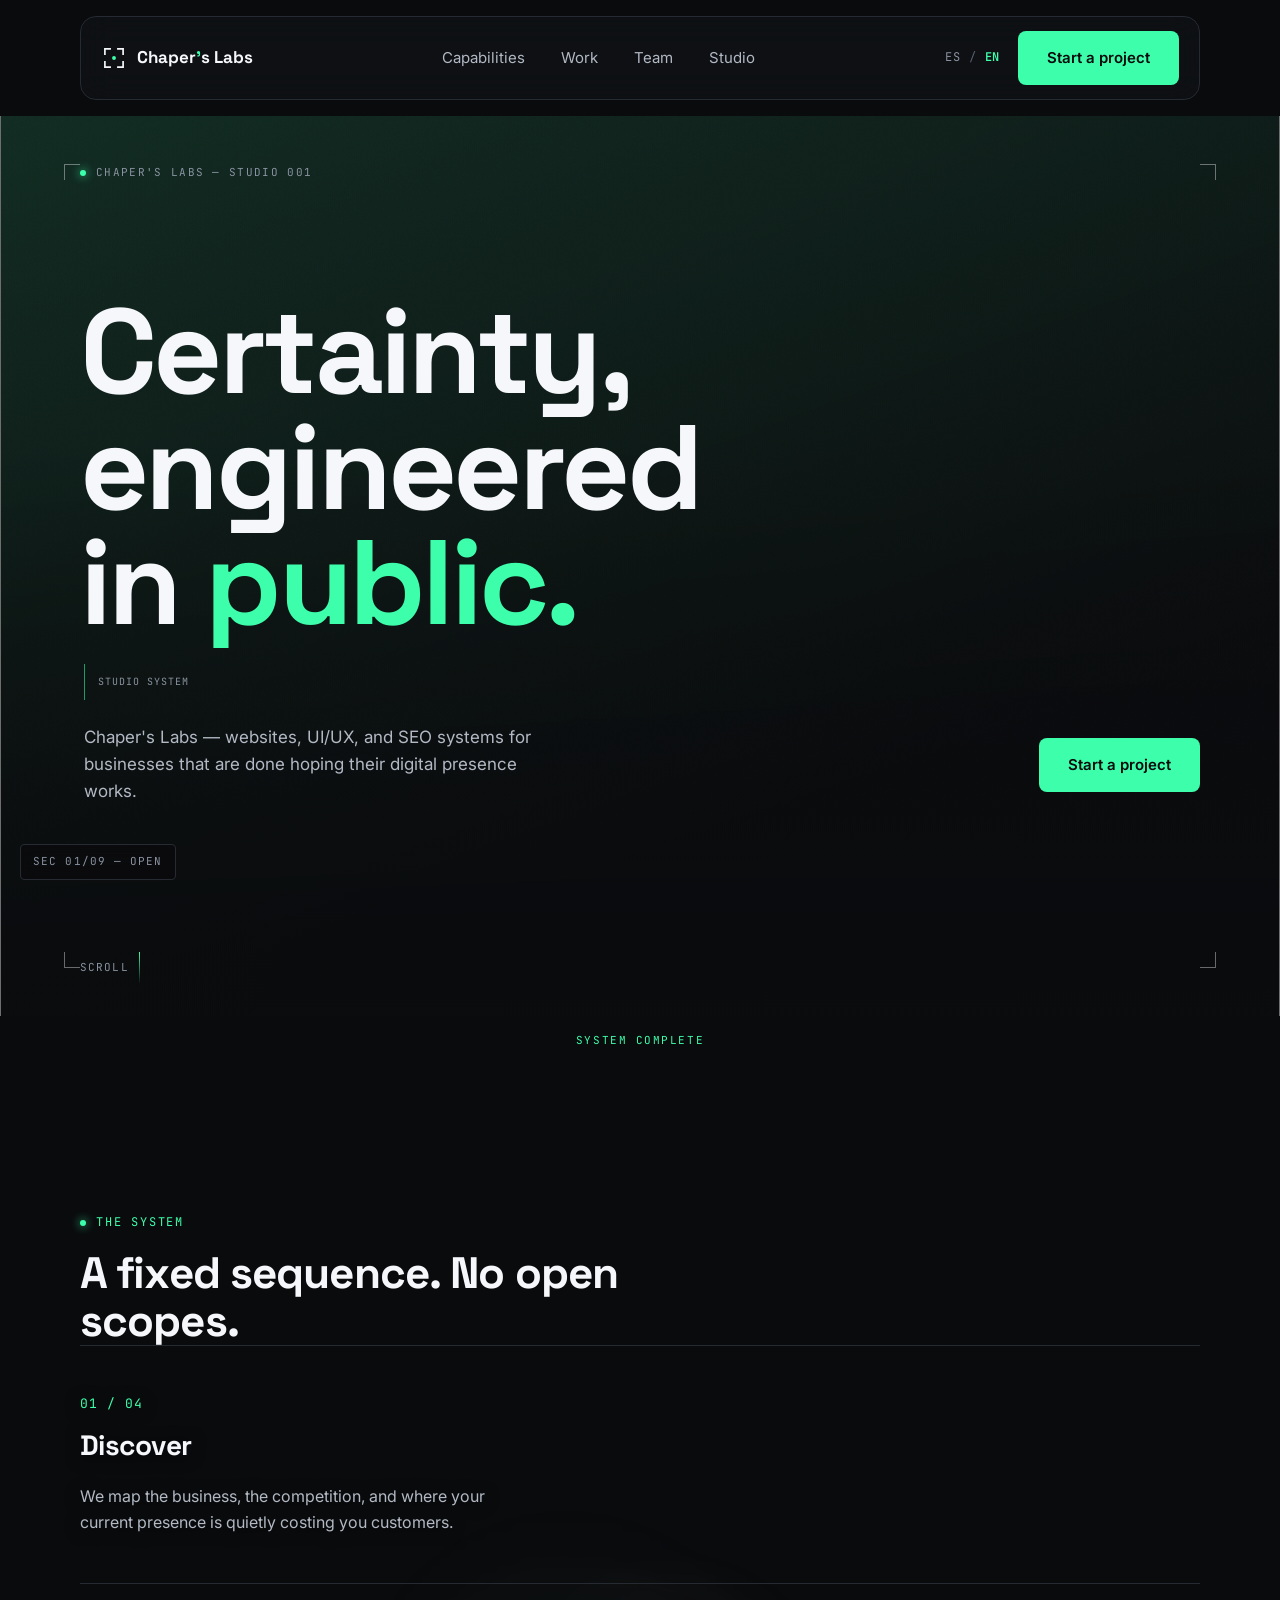
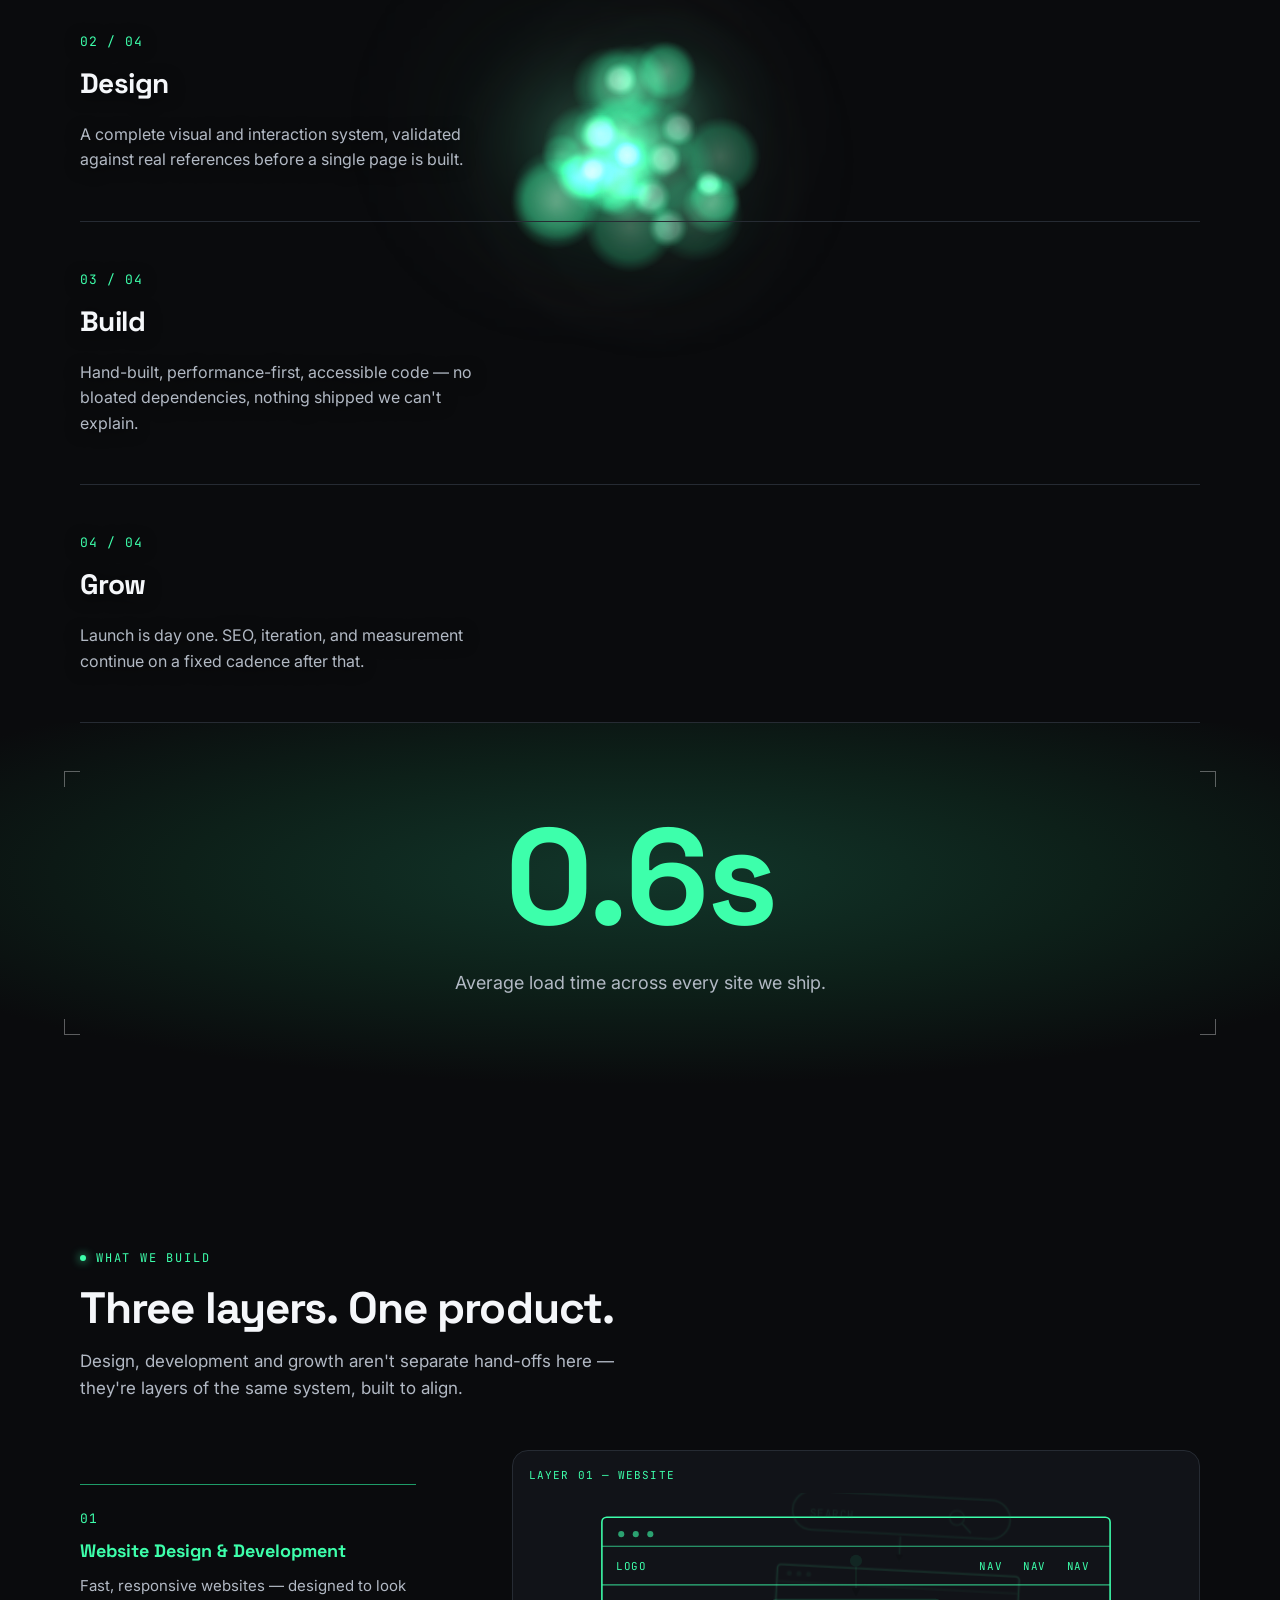
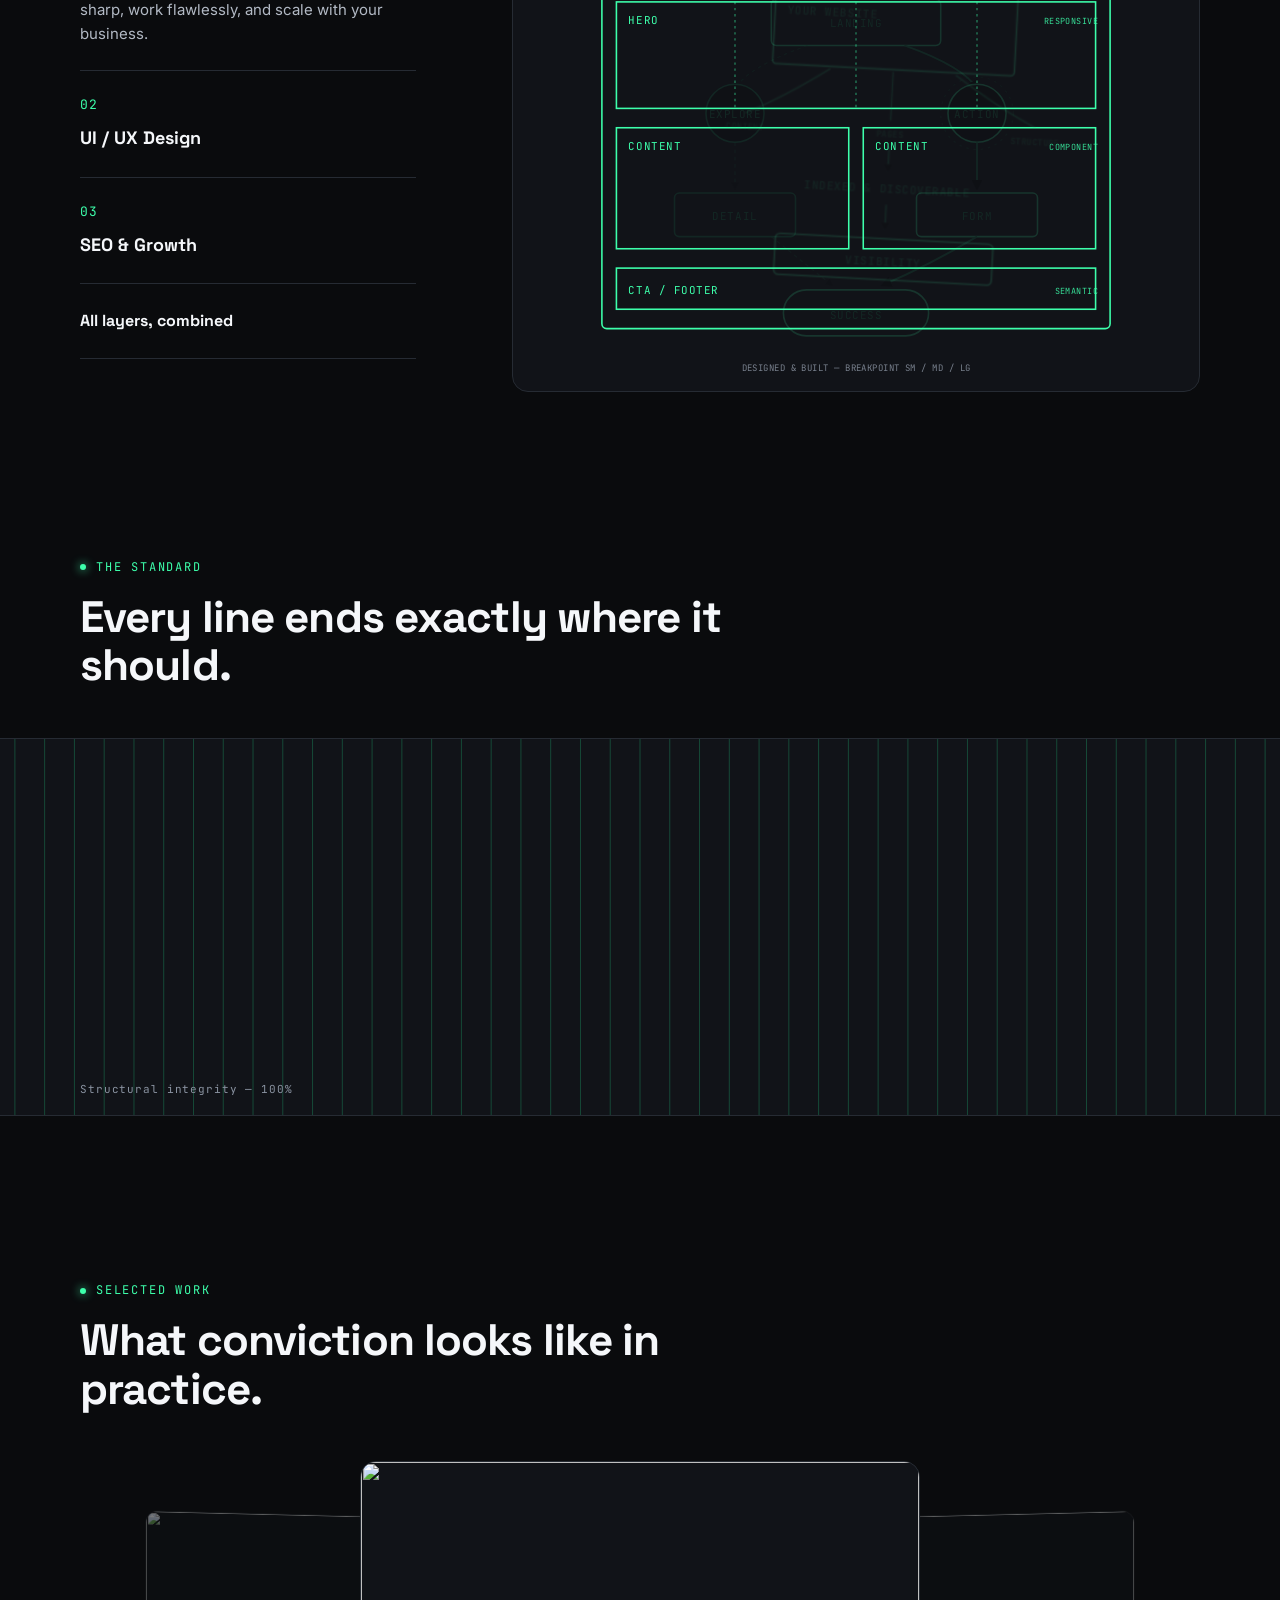
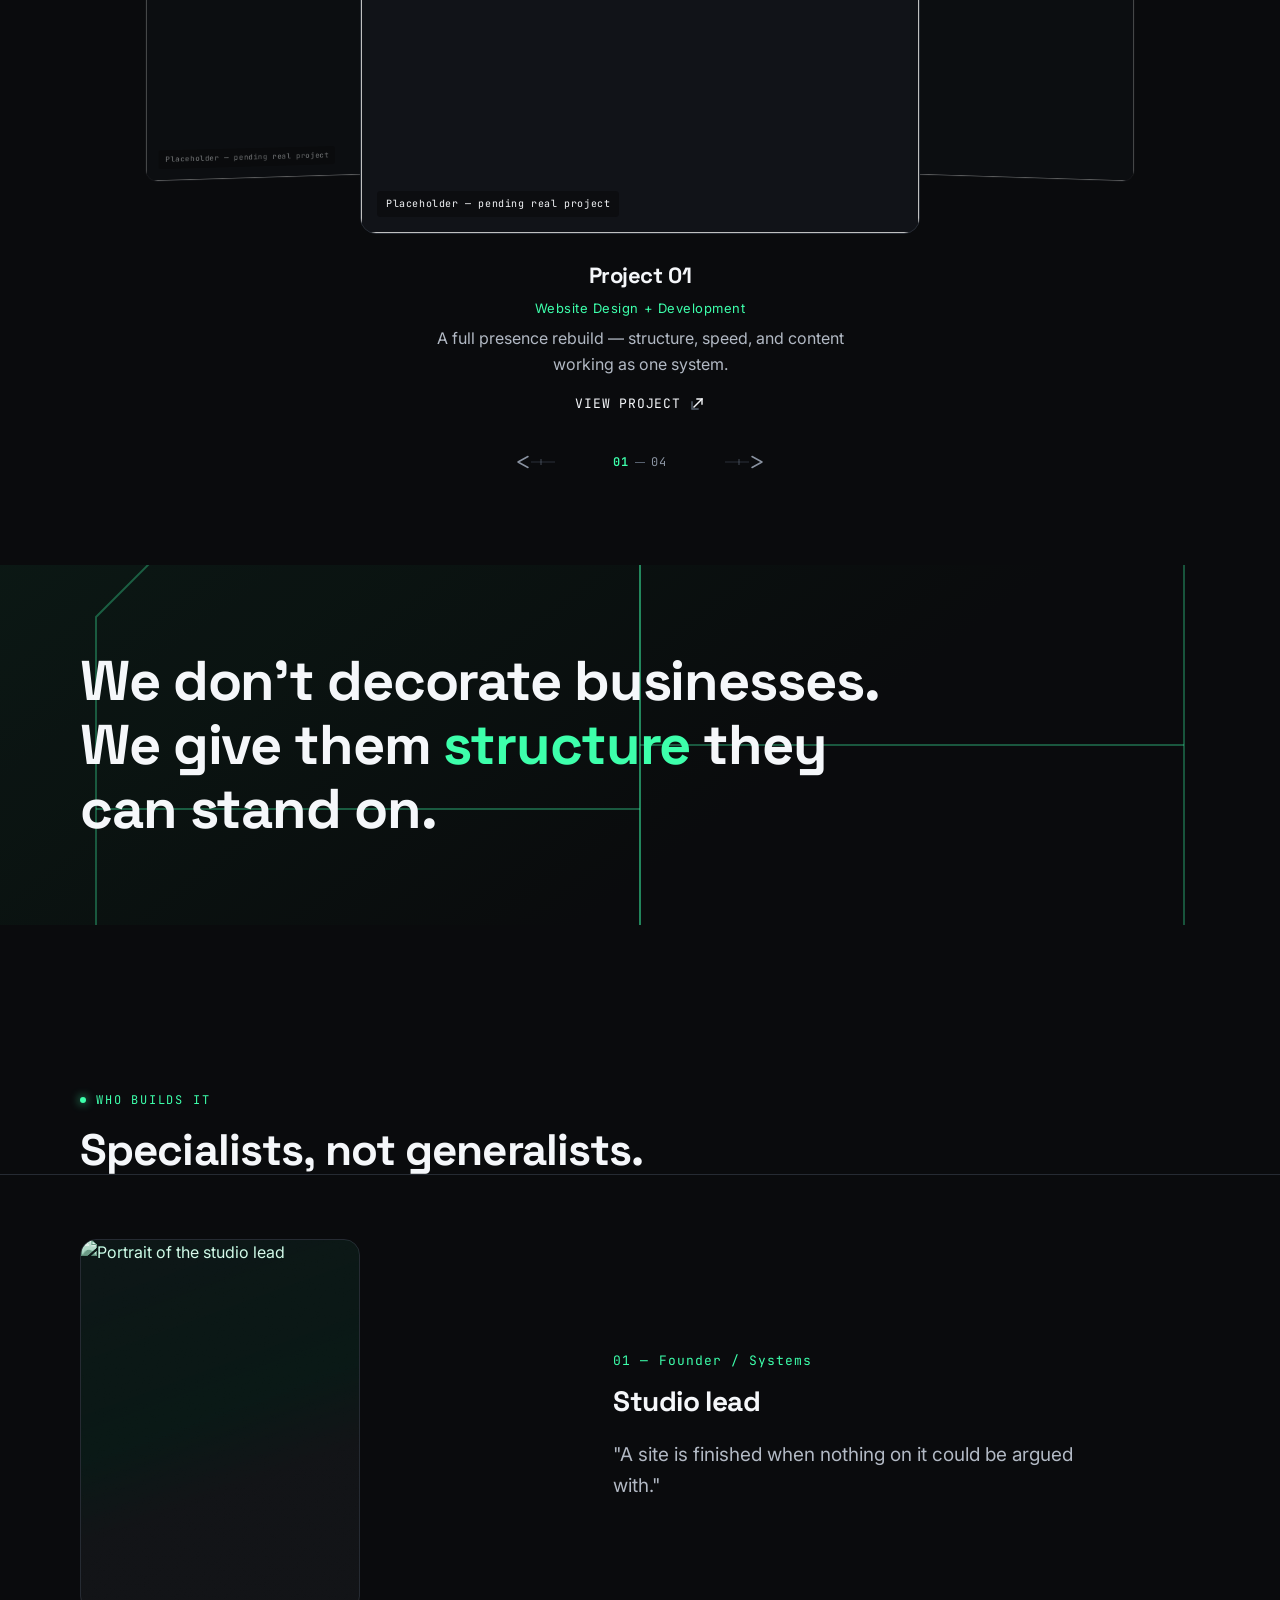
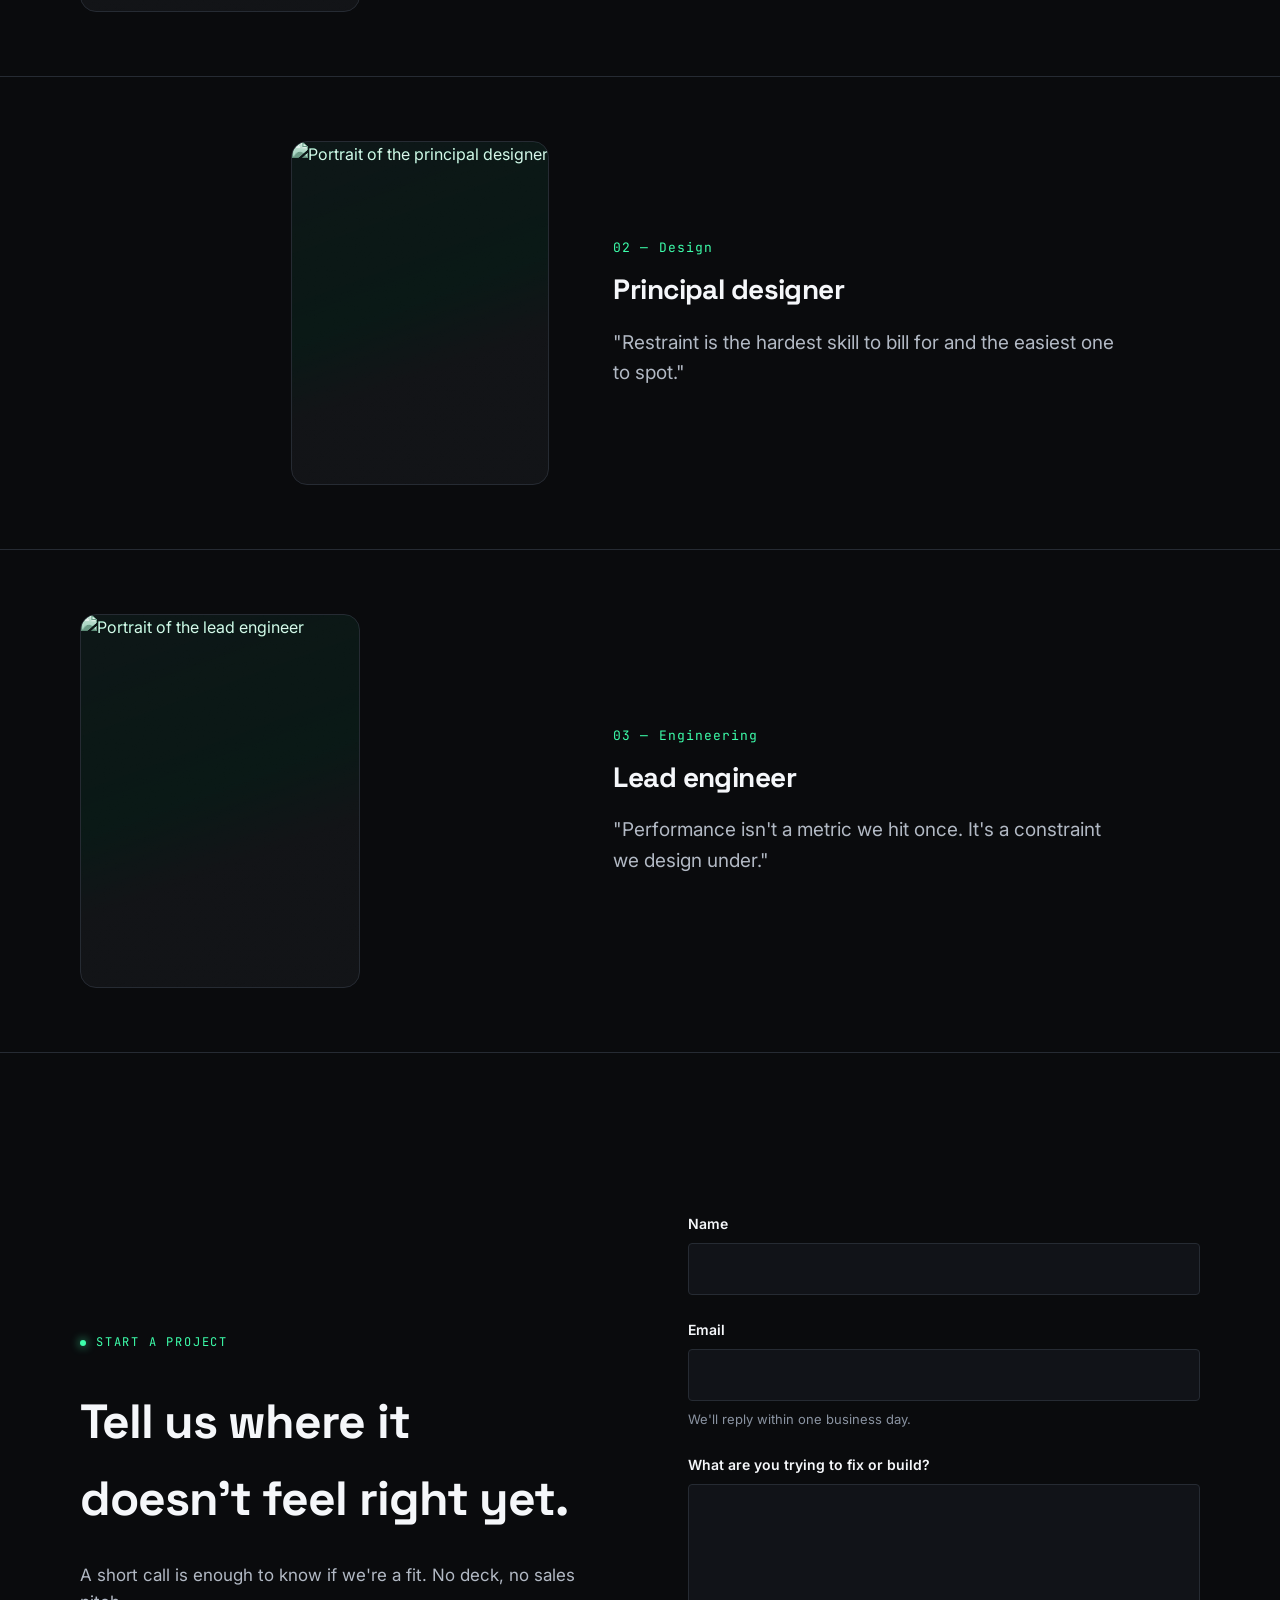
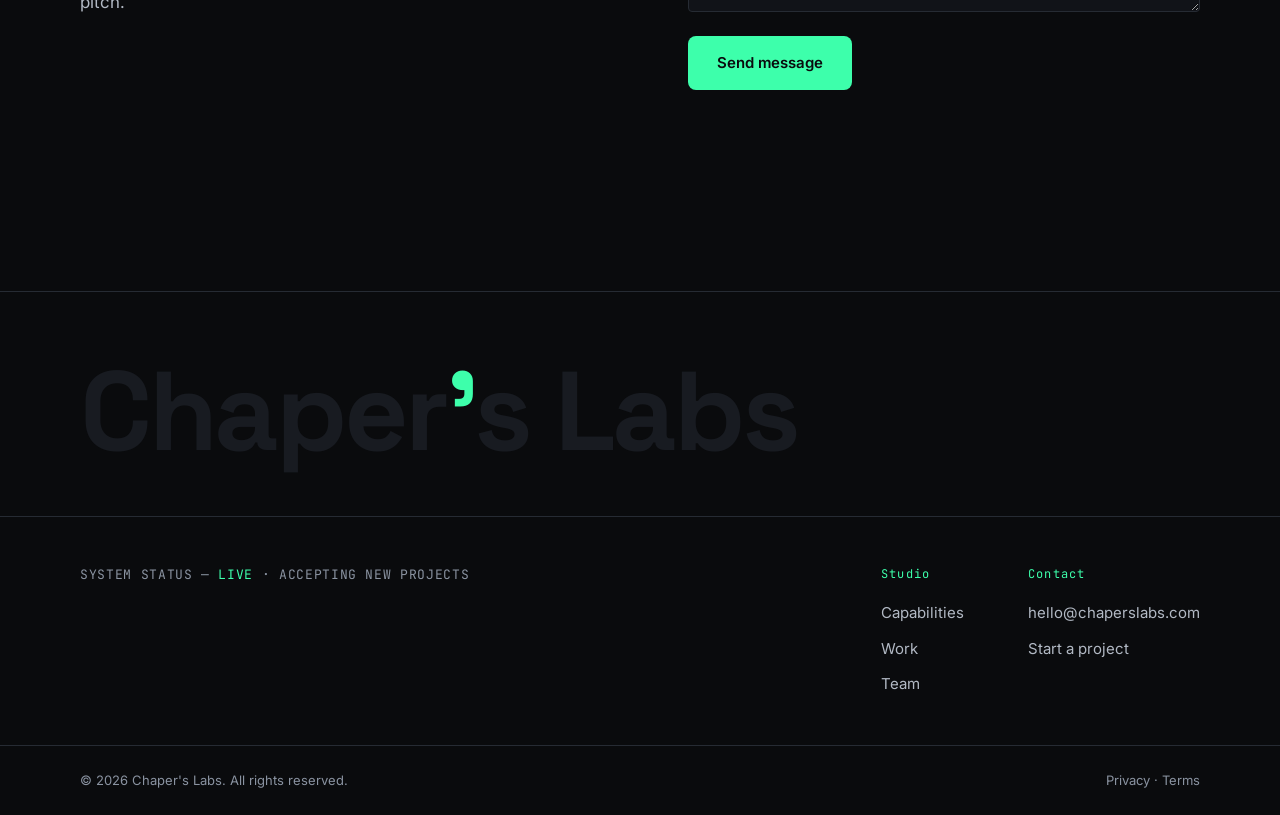
==== en.html @ 8aef6c95 "Add files via upload" ====
<!DOCTYPE html>
<html lang="en">
<head>
  <meta charset="UTF-8">
  <meta name="viewport" content="width=device-width, initial-scale=1.0">
  <title>Chaper's Labs — Not a website. A system.</title>
  <meta name="description" content="Chaper's Labs engineers websites, UI/UX, and SEO systems for small and medium-sized businesses, with the precision of a product team.">
  <meta name="theme-color" content="#0A0B0D">
  <meta property="og:title" content="Chaper's Labs — Not a website. A system.">
  <meta property="og:description" content="Enterprise-grade websites, UI/UX design, and SEO for small and medium-sized businesses.">
  <meta property="og:type" content="website">

  <!-- Favicon: uses the existing navbar brand mark (the corner-bracket +
       green dot logo), rendered on a dark tile so it reads correctly
       against any browser tab theme. This SVG is currently the only
       favicon asset in the project — apple-touch-icon points at the same
       file for now. When dedicated multi-resolution PNG/ICO assets are
       produced, add them here (e.g. rel="icon" sizes="32x32"/"16x16" PNGs,
       a favicon.ico for legacy browsers, and a dedicated
       apple-touch-icon.png at 180×180) without needing to touch anything
       else in this file. -->
  <link rel="icon" type="image/svg+xml" href="https://raw.githubusercontent.com/tobikadachi937/chaperslab/bf9422a3a0b680d572fa24a44383b240688be81d/favicon.svg">
  <link rel="apple-touch-icon" href="https://raw.githubusercontent.com/tobikadachi937/chaperslab/bf9422a3a0b680d572fa24a44383b240688be81d/favicon.svg">

  <link rel="preconnect" href="https://fonts.googleapis.com">
  <link rel="preconnect" href="https://fonts.gstatic.com" crossorigin>
  <link href="https://fonts.googleapis.com/css2?family=Space+Grotesk:wght@500;600;700&family=Inter:wght@400;500;600;700&family=JetBrains+Mono:wght@400;500&display=swap" rel="stylesheet">

  <link rel="stylesheet" href="styles.css">
</head>
<body>

  <a class="skip-link" href="#main">Skip to main content</a>

  <!-- Signature interaction: reticle cursor (desktop, fine-pointer only; JS adds .is-active) -->
  <div class="reticle" aria-hidden="true" id="reticle">
    <span class="reticle-corner tl"></span>
    <span class="reticle-corner tr"></span>
    <span class="reticle-corner bl"></span>
    <span class="reticle-corner br"></span>
  </div>

  <!-- Live system readout — fixed, functional, not decorative -->
  <div class="sys-readout mono" id="sys-readout" aria-hidden="true">
    <span id="sys-section">SEC 01/09</span>
  </div>

  <!-- ============ HEADER ============ -->
  <header class="site-header" id="site-header">
    <div class="container">
    <div class="header-inner">
      <a href="#top" class="logo" aria-label="Chaper's Labs — home">
        <svg class="logo-mark" viewBox="0 0 40 40" aria-hidden="true">
          <g fill="none" stroke="currentColor" stroke-width="2.6" stroke-linecap="square">
            <path d="M6 14 V6 H14"/><path d="M26 6 H34 V14"/>
            <path d="M6 26 V34 H14"/><path d="M34 26 V34 H26"/>
          </g>
          <circle cx="20" cy="20" r="3" fill="#3DFFAB"/>
        </svg>
        <span class="logo-word">Chaper<span class="accent-text">'</span>s Labs</span>
      </a>

      <nav class="primary-nav" aria-label="Primary">
        <ul>
          <li><a href="#capabilities">Capabilities</a></li>
          <li><a href="#work">Work</a></li>
          <li><a href="#team">Team</a></li>
          <li><a href="#principles">Studio</a></li>
        </ul>
      </nav>

      <div class="header-actions">
        <div class="lang-switch" role="group" aria-label="Language">
          <a href="index.html" lang="es" hreflang="es">ES</a><span class="lang-switch-sep" aria-hidden="true">/</span><a href="en.html" lang="en" hreflang="en" aria-current="page">EN</a>
        </div>
        <a class="btn btn-primary" href="#contact"><span>Start a project</span></a>
        <button class="menu-toggle" id="menu-toggle" aria-expanded="false" aria-controls="mobile-nav" aria-label="Open menu">
          <span class="menu-icon" aria-hidden="true"><span></span><span></span><span></span></span>
        </button>
      </div>
    </div>
    </div>
  </header>

  <!-- Mobile full-screen nav -->
  <div class="mobile-nav" id="mobile-nav">
    <div class="mobile-nav-head container">
      <a href="#top" class="logo" aria-label="Chaper's Labs — home">
        <svg class="logo-mark" viewBox="0 0 40 40" aria-hidden="true">
          <g fill="none" stroke="currentColor" stroke-width="2.6" stroke-linecap="square">
            <path d="M6 14 V6 H14"/><path d="M26 6 H34 V14"/>
            <path d="M6 26 V34 H14"/><path d="M34 26 V34 H26"/>
          </g>
          <circle cx="20" cy="20" r="3" fill="#3DFFAB"/>
        </svg>
        <span class="logo-word">Chaper<span class="accent-text">'</span>s Labs</span>
      </a>
      <button class="menu-close" id="menu-close" aria-label="Close menu">
        <svg viewBox="0 0 24 24" width="22" height="22" aria-hidden="true"><path d="M5 5l14 14M19 5L5 19" stroke="currentColor" stroke-width="2" stroke-linecap="round"/></svg>
      </button>
    </div>
    <nav aria-label="Mobile">
      <ol class="mobile-nav-list">
        <li><span class="mono idx">01</span><a href="#capabilities">Capabilities</a></li>
        <li><span class="mono idx">02</span><a href="#work">Work</a></li>
        <li><span class="mono idx">03</span><a href="#team">Team</a></li>
        <li><span class="mono idx">04</span><a href="#principles">Studio</a></li>
        <li><span class="mono idx">05</span><a href="#contact">Contact</a></li>
      </ol>
    </nav>
    <div class="mobile-nav-lang">
      <div class="lang-switch" role="group" aria-label="Language">
        <a href="index.html" lang="es" hreflang="es">ES</a><span class="lang-switch-sep" aria-hidden="true">/</span><a href="en.html" lang="en" hreflang="en" aria-current="page">EN</a>
      </div>
    </div>
  </div>

  <main id="main">

    <!-- ============ 01 — OPENING ============
         Editorial split instead of a full-bleed image-behind-text hero: copy sits
         on flat ground at full contrast, the (temporary) image is confined to a
         bordered "plate" with its own crop-mark corners and a FIG. tag — a
         deliberate framing device, not a backdrop. Swapping the artwork later
         only changes what's inside the plate; the composition doesn't move. -->
    <section class="beat beat-opening" id="top" data-section-label="SEC 01/09 — OPEN" aria-label="Introduction">
      <div class="opening-media" aria-hidden="true">
        <img src="https://raw.githubusercontent.com/tobikadachi937/chaperslab/refs/heads/main/pc.webp" alt="" width="1800" height="2200" fetchpriority="high" decoding="async">
      </div>
      <div class="opening-frame" aria-hidden="true">
        <span class="tl"></span><span class="tr"></span><span class="bl"></span><span class="br"></span>
      </div>
      <p class="opening-kicker mono reveal"><span class="dot" aria-hidden="true"></span>Chaper's Labs — Studio 001</p>
      <div class="container opening-inner">
        <h1 class="opening-title">
          <span class="line reveal">Certainty,</span>
          <span class="line reveal">engineered</span>
          <span class="line reveal">in <span class="accent-text">public.</span></span>
        </h1>
        <div class="opening-connector reveal" aria-hidden="true"></div>
        <div class="opening-meta reveal">
          <p class="opening-lead">Chaper's Labs — websites, UI/UX, and SEO systems for
            businesses that are done hoping their digital presence works.</p>
          <a class="btn btn-primary" href="#contact"><span>Start a project</span></a>
        </div>
      </div>
      <div class="scroll-cue reveal" aria-hidden="true">
        <span class="mono">SCROLL</span>
        <span class="scroll-line"></span>
      </div>
    </section>

    <!-- ============ 02 — THE SYSTEM (signature experience) ============
         CONTAINED → SCROLL → RELEASE → ORGANIC DISPERSION → SETTLED, driven
         directly by scroll position. STRUCTURAL REWRITE (this round): the
         render surface (#system-visual, holding both canvases) is now a
         SEPARATE, JS-measured absolutely-positioned layer, decoupled from
         the content box (#system-burst, which still just holds the
         eyebrow/heading/stage-list in normal flow and determines the
         section's actual height). Every previous attempt tied the canvas's
         size to CSS bleed values (guessed pixel amounts) layered on top of
         a content-driven box — fragile, and evidently still leaving real
         gaps. #system-visual is instead measured directly in main.js from
         the actual bottom of Hero and the actual top of #performance, so it
         is GUARANTEED to span that exact region regardless of how tall the
         content in between is, on any breakpoint. Hero and #performance
         both carry z-index:2 so their own content always paints above this
         layer, even though it visually reaches into the empty space just
         before/after them. No second Canvas, no new animation — same two
         canvases, same particle system, just given the correct render area. -->
    <section class="beat beat-system-section" id="system-section" data-section-label="SEC 02/09 — THE SYSTEM" aria-labelledby="system-heading">
      <div class="system-visual" id="system-visual" aria-hidden="true">
        <p class="system-burst-readout mono" id="system-burst-readout" aria-hidden="true">CONTAINED</p>
        <canvas class="system-cloud" id="system-cloud"></canvas>
        <canvas class="system-cloud-sharp" id="system-cloud-sharp"></canvas>
      </div>

      <div class="system-burst" id="system-burst" role="img" aria-label="A dense contained mass releasing into an organic drifting cloud of particulate matter as the page scrolls through Discover, Design, Build and Grow, before settling into a lasting, sparse trace.">
        <div class="container">
          <p class="eyebrow reveal"><span class="dot" aria-hidden="true"></span>The system</p>
          <h2 id="system-heading" class="beat-title reveal">A fixed sequence. No open scopes.</h2>
        </div>

        <div class="container">
          <ol class="system-field" id="system-field">
            <li class="system-node" style="--i:0;">
              <p class="mono cap-index">01 / 04</p>
              <h3>Discover</h3>
              <p>We map the business, the competition, and where your
                current presence is quietly costing you customers.</p>
            </li>
            <li class="system-node" style="--i:1;">
              <p class="mono cap-index">02 / 04</p>
              <h3>Design</h3>
              <p>A complete visual and interaction system, validated
                against real references before a single page is built.</p>
            </li>
            <li class="system-node" style="--i:2;">
              <p class="mono cap-index">03 / 04</p>
              <h3>Build</h3>
              <p>Hand-built, performance-first, accessible code — no
                bloated dependencies, nothing shipped we can't explain.</p>
            </li>
            <li class="system-node" style="--i:3;">
              <p class="mono cap-index">04 / 04</p>
              <h3>Grow</h3>
              <p>Launch is day one. SEO, iteration, and measurement
                continue on a fixed cadence after that.</p>
            </li>
          </ol>
        </div>
      </div>
    </section>

    <!-- ============ 03 — PERFORMANCE ============
         Matches the approved reference screenshot: full-section crop-mark
         frame (generously inset from the section's own edges, not hugging
         the number — reuses the Hero's plate-frame device), a visible
         green radial backdrop, and no eyebrow line — just the reading and
         its caption. The number animates once (0.0s -> 0.6s, ~2.8s,
         confident ease-out deceleration) when it scrolls into view via
         IntersectionObserver, then holds permanently; reduced motion shows
         0.6s immediately. -->
    <section class="beat beat-performance" id="performance" data-section-label="SEC 03/09 — RESULT" aria-label="0.6 seconds average load time across every site we ship.">
      <div class="performance-frame" aria-hidden="true">
        <span class="tl"></span><span class="tr"></span><span class="bl"></span><span class="br"></span>
      </div>
      <div class="container performance-inner">
        <p class="performance-number" id="performance-number" aria-hidden="true">0.0s</p>
        <p class="performance-line" aria-hidden="true">Average load time across every site we ship.</p>
      </div>
    </section>

    <!-- ============ 04 — CAPABILITIES: THREE LAYERS / ONE PRODUCT ============
         A/B alternative to the Interactive Blueprint. Three translucent SVG
         layers (UI/UX, structure, SEO) share one coordinate space and are
         stacked with 'lighter'-style overlap by default — that combined
         overlap IS the "one product" state, no extra content needed to
         communicate it. Isolating a capability pushes the OTHER two layers
         aside (reduced opacity, offset, slight rotation) and brings the
         selected one to full strength; returning to "All layers" realigns
         everything. Hover previews on fine pointers, click/tap persists,
         full keyboard support — not scroll-driven, since The System already
         owns the page's scroll-driven interaction. -->
    <section class="beat beat-capabilities" id="capabilities" data-section-label="SEC 04/09 — CAPABILITIES" aria-labelledby="cap-heading">
      <div class="container">
        <p class="eyebrow reveal"><span class="dot" aria-hidden="true"></span>What we build</p>
        <h2 id="cap-heading" class="beat-title reveal">Three layers. One product.</h2>
        <p class="beat-subtitle reveal">Design, development and growth aren't separate
          hand-offs here — they're layers of the same system, built to align.</p>

        <div class="layers-widget reveal">
          <div class="layers-controls" role="tablist" aria-label="Product layers" aria-orientation="vertical">
            <button type="button" class="layers-tab is-active" role="tab" id="tl-tab-1"
              aria-selected="true" aria-controls="layers-stage" data-target="1" tabindex="0">
              <span class="mono cap-index">01</span>
              <span class="layers-tab-title">Website Design &amp; Development</span>
              <span class="layers-tab-desc">Fast, responsive websites — designed to
                look sharp, work flawlessly, and scale with your business.</span>
            </button>
            <button type="button" class="layers-tab" role="tab" id="tl-tab-2"
              aria-selected="false" aria-controls="layers-stage" data-target="2" tabindex="-1">
              <span class="mono cap-index">02</span>
              <span class="layers-tab-title">UI / UX Design</span>
              <span class="layers-tab-desc">Wireframes and flow, resolved before
                a single pixel is final.</span>
            </button>
            <button type="button" class="layers-tab" role="tab" id="tl-tab-3"
              aria-selected="false" aria-controls="layers-stage" data-target="3" tabindex="-1">
              <span class="mono cap-index">03</span>
              <span class="layers-tab-title">SEO &amp; Growth</span>
              <span class="layers-tab-desc">Built to load fast, rank well, and help
                the right people find your business.</span>
            </button>
            <button type="button" class="layers-tab layers-tab-all" role="tab" id="tl-tab-all"
              aria-selected="false" aria-controls="layers-stage" data-target="all" tabindex="-1">
              <span class="layers-tab-title">All layers, combined</span>
              <span class="layers-tab-desc">This is why we don't treat them as
                separate problems.</span>
            </button>
          </div>

          <div class="layers-stage" id="layers-stage" data-active="1" role="img" aria-label="An exploded technical diagram of three product layers — website structure, the user journey through it, and SEO discoverability — that align into one combined view when no single layer is isolated.">
            <div class="layers-header">
              <p class="layers-readout mono" id="layers-readout" aria-hidden="true">LAYER 01 — WEBSITE</p>
            </div>
            <div class="layers-canvas">
              <svg class="layers-svg" viewBox="0 0 480 380" preserveAspectRatio="xMidYMid meet" aria-hidden="true">
              <defs>
                <marker id="tlArrow" viewBox="0 0 10 10" refX="8" refY="5" markerWidth="6" markerHeight="6" orient="auto-start-reverse">
                  <path d="M0,0 L10,5 L0,10 z" class="tl-arrow-fill"></path>
                </marker>
              </defs>

              <g class="tl-layer" data-layer="2">
                <circle cx="240" cy="24" r="5" class="tl-node-dot"></circle>
                <path d="M240 29 V52" class="tl-line" marker-end="url(#tlArrow)"></path>
                <rect x="170" y="56" width="140" height="38" rx="4" class="tl-shape tl-accent-shape"></rect>
                <text x="240" y="79" text-anchor="middle" class="tl-label">LANDING</text>
                <path d="M200 94 Q150 112 140 130" class="tl-flow-alt" marker-end="url(#tlArrow)"></path>
                <path d="M280 94 Q330 112 340 130" class="tl-flow-primary" marker-end="url(#tlArrow)"></path>
                <circle cx="140" cy="150" r="24" class="tl-node"></circle>
                <text x="140" y="154" text-anchor="middle" class="tl-label">EXPLORE</text>
                <circle cx="340" cy="150" r="24" class="tl-node tl-node-primary"></circle>
                <circle cx="340" cy="150" r="30" class="tl-tap-ring"></circle>
                <text x="340" y="154" text-anchor="middle" class="tl-label">ACTION</text>
                <path d="M140 174 V212" class="tl-flow-alt" marker-end="url(#tlArrow)"></path>
                <path d="M340 174 V212" class="tl-flow-primary" marker-end="url(#tlArrow)"></path>
                <rect x="90" y="216" width="100" height="36" rx="4" class="tl-shape"></rect>
                <text x="140" y="238" text-anchor="middle" class="tl-label">DETAIL</text>
                <rect x="290" y="216" width="100" height="36" rx="4" class="tl-shape tl-accent-shape"></rect>
                <text x="340" y="238" text-anchor="middle" class="tl-label">FORM</text>
                <path d="M170 252 Q200 276 220 292" class="tl-flow-alt" marker-end="url(#tlArrow)"></path>
                <path d="M340 252 Q300 276 262 292" class="tl-flow-primary" marker-end="url(#tlArrow)"></path>
                <rect x="180" y="296" width="120" height="38" rx="19" class="tl-shape tl-accent-shape"></rect>
                <text x="240" y="320" text-anchor="middle" class="tl-label">SUCCESS</text>
              </g>

              <g class="tl-layer" data-layer="1">
                <rect x="30" y="20" width="420" height="340" rx="4" class="tl-shape"></rect>
                <circle cx="46" cy="34" r="2.5" class="tl-dot"></circle>
                <circle cx="58" cy="34" r="2.5" class="tl-dot"></circle>
                <circle cx="70" cy="34" r="2.5" class="tl-dot"></circle>
                <line x1="30" y1="44" x2="450" y2="44" class="tl-line-thin"></line>
                <text x="42" y="64" class="tl-label">LOGO</text>
                <text x="342" y="64" class="tl-label">NAV</text>
                <text x="378" y="64" class="tl-label">NAV</text>
                <text x="414" y="64" class="tl-label">NAV</text>
                <line x1="30" y1="76" x2="450" y2="76" class="tl-line-thin"></line>
                <rect x="42" y="90" width="396" height="88" class="tl-shape tl-accent-shape"></rect>
                <line x1="140" y1="90" x2="140" y2="178" class="tl-grid"></line>
                <line x1="240" y1="90" x2="240" y2="178" class="tl-grid"></line>
                <line x1="340" y1="90" x2="340" y2="178" class="tl-grid"></line>
                <text x="52" y="108" class="tl-label">HERO</text>
                <rect x="42" y="194" width="192" height="100" class="tl-shape"></rect>
                <rect x="246" y="194" width="192" height="100" class="tl-shape"></rect>
                <text x="52" y="212" class="tl-label">CONTENT</text>
                <text x="256" y="212" class="tl-label">CONTENT</text>
                <rect x="42" y="310" width="396" height="34" class="tl-shape"></rect>
                <text x="52" y="331" class="tl-label">CTA / FOOTER</text>
                <text x="440" y="108" text-anchor="end" class="tl-label tl-fine">RESPONSIVE</text>
                <text x="440" y="212" text-anchor="end" class="tl-label tl-fine">COMPONENT</text>
                <text x="440" y="331" text-anchor="end" class="tl-label tl-fine">SEMANTIC</text>
              </g>

              <g class="tl-layer" data-layer="3">
                <rect x="150" y="18" width="180" height="32" rx="16" class="tl-shape"></rect>
                <circle cx="286" cy="34" r="6" class="tl-shape-thin"></circle>
                <line x1="290.5" y1="38.5" x2="298" y2="46" class="tl-line"></line>
                <text x="164" y="39" class="tl-label">SEARCH</text>
                <path d="M240 52 V72" class="tl-line" marker-end="url(#tlArrow)"></path>
                <rect x="140" y="80" width="200" height="82" rx="3" class="tl-shape tl-accent-shape"></rect>
                <line x1="140" y1="94" x2="340" y2="94" class="tl-line-thin"></line>
                <circle cx="150" cy="87" r="2" class="tl-dot"></circle>
                <circle cx="158" cy="87" r="2" class="tl-dot"></circle>
                <circle cx="166" cy="87" r="2" class="tl-dot"></circle>
                <text x="150" y="120" class="tl-label">YOUR WEBSITE</text>
                <path d="M188 164 Q150 190 120 204" class="tl-branch"></path>
                <path d="M240 164 V204" class="tl-branch"></path>
                <path d="M292 164 Q330 190 360 204" class="tl-branch"></path>
                <text x="120" y="218" text-anchor="middle" class="tl-label tl-fine">CONTENT</text>
                <text x="240" y="218" text-anchor="middle" class="tl-label tl-fine">PAGES</text>
                <text x="360" y="218" text-anchor="middle" class="tl-label tl-fine">STRUCTURE</text>
                <path d="M240 226 V246" class="tl-line" marker-end="url(#tlArrow)"></path>
                <text x="240" y="264" text-anchor="middle" class="tl-label">INDEXED &amp; DISCOVERABLE</text>
                <path d="M240 274 V294" class="tl-line" marker-end="url(#tlArrow)"></path>
                <rect x="150" y="302" width="180" height="34" rx="4" class="tl-shape tl-accent-shape"></rect>
                <text x="240" y="324" text-anchor="middle" class="tl-label">VISIBILITY</text>
              </g>
              </svg>
            </div>
            <p class="layers-footer mono" id="layers-footer" aria-hidden="true">DESIGNED &amp; BUILT — BREAKPOINT SM / MD / LG</p>
          </div>
        </div>
      </div>
    </section>

    <!-- ============ 05 — TENSION / THE STANDARD ============
         Full-bleed field of evenly spaced lines, edge to edge — not a bordered
         "demo" box. Move the cursor through it: nearby lines bow toward the
         pointer under tension; release, and they return to exactly their
         original position. That's the whole idea made physical — precision
         isn't the absence of pressure, it's what holds when the pressure
         is gone. No labels, no explanatory copy beyond one line. -->
    <section class="beat beat-tension" id="principles" data-section-label="SEC 05/09 — TENSION" aria-labelledby="tension-heading">
      <div class="container">
        <p class="eyebrow reveal"><span class="dot" aria-hidden="true"></span>The standard</p>
        <h2 id="tension-heading" class="beat-title reveal">Every line ends exactly where it should.</h2>
      </div>
      <div class="tension-field" id="tension-field" role="img" aria-label="A field of vertical lines that bend toward the cursor under tension and return precisely to their original position when released.">
        <svg id="tension-svg" class="tension-svg" preserveAspectRatio="none" aria-hidden="true"></svg>
        <p class="tension-tag mono" aria-hidden="true">Structural integrity — 100%</p>
      </div>
    </section>

    <!-- ============ 06 — WORK (asymmetric) ============ -->
    <!-- ============ 06 — SELECTED WORK (3D project carousel) ============
         Replaces the old stats/results grid. One active project dominates
         the center; the previous/next projects stay partially visible,
         rotated and pushed back in Z-space via CSS 3D transforms — the
         depth/interaction feel is inspired by a reference video (center
         dominant, sides receding, physical transition), reinterpreted
         entirely in Chaper's Labs' own thin-line/mono/editorial language,
         not the reference's visual design. Only the active slide carries
         full information (aria-hidden toggles on the rest); screenshots
         are placeholders — obviously so — until real projects replace
         them, which this markup is structured to make straightforward. -->
    <section class="beat beat-work" id="work" data-section-label="SEC 06/09 — SELECTED WORK" aria-labelledby="work-heading">
      <div class="container">
        <p class="eyebrow reveal"><span class="dot" aria-hidden="true"></span>Selected work</p>
        <h2 id="work-heading" class="beat-title reveal">What conviction looks like in practice.</h2>
      </div>

      <div class="work-carousel" id="work-carousel" role="region" aria-roledescription="carousel" aria-label="Selected client projects" tabindex="0">
        <div class="work-carousel-stage" id="work-stage">
          <div class="work-slide" data-index="0" aria-hidden="true">
            <div class="work-slide-frame">
              <img src="https://picsum.photos/seed/chapers-project-01/1200/800" alt="" width="1200" height="800" loading="lazy" decoding="async">
              <span class="work-slide-tag mono">Placeholder — pending real project</span>
              <span class="work-slide-lock" aria-hidden="true"><i></i><i></i><i></i><i></i></span>
            </div>
          </div>
          <div class="work-slide" data-index="1" aria-hidden="true">
            <div class="work-slide-frame">
              <img src="https://picsum.photos/seed/chapers-project-02/1200/800" alt="" width="1200" height="800" loading="lazy" decoding="async">
              <span class="work-slide-tag mono">Placeholder — pending real project</span>
              <span class="work-slide-lock" aria-hidden="true"><i></i><i></i><i></i><i></i></span>
            </div>
          </div>
          <div class="work-slide" data-index="2" aria-hidden="true">
            <div class="work-slide-frame">
              <img src="https://picsum.photos/seed/chapers-project-03/1200/800" alt="" width="1200" height="800" loading="lazy" decoding="async">
              <span class="work-slide-tag mono">Placeholder — pending real project</span>
              <span class="work-slide-lock" aria-hidden="true"><i></i><i></i><i></i><i></i></span>
            </div>
          </div>
          <div class="work-slide" data-index="3" aria-hidden="true">
            <div class="work-slide-frame">
              <img src="https://picsum.photos/seed/chapers-project-04/1200/800" alt="" width="1200" height="800" loading="lazy" decoding="async">
              <span class="work-slide-tag mono">Placeholder — pending real project</span>
              <span class="work-slide-lock" aria-hidden="true"><i></i><i></i><i></i><i></i></span>
            </div>
          </div>
        </div>

        <!-- Single info block, normal document flow — populated from
             WORK_PROJECTS in main.js whenever the active index changes.
             This is what keeps image and information genuinely adjacent
             (no fixed-height 3D box for text to overflow out of) and makes
             adding/removing projects a one-line data change, not a markup
             rewrite. -->
        <div class="work-info" id="work-info">
          <h3 id="work-info-title">Project 01</h3>
          <p class="work-slide-category" id="work-info-category">Website Design + Development</p>
          <p class="work-slide-desc" id="work-info-desc">A full presence rebuild — structure, speed, and content working as one system.</p>
          <a class="work-slide-cta" href="#work-carousel" id="work-info-cta">
            <span class="work-slide-cta-word">View project</span>
            <svg class="work-cta-icon" width="16" height="16" viewBox="0 0 16 16" aria-hidden="true">
              <path class="work-cta-frame" d="M3 6 L3 13 L9 13"></path>
              <path class="work-cta-vector" d="M5 11 L13 3"></path>
              <path class="work-cta-vector-tip" d="M8 3 L13 3 L13 8"></path>
            </svg>
          </a>
        </div>

        <div class="work-nav" role="group" aria-label="Carousel navigation">
          <button type="button" class="work-rail work-rail-prev" id="work-prev" aria-label="Previous project">
            <svg class="work-rail-svg" width="42" height="16" viewBox="0 0 42 16" aria-hidden="true">
              <line class="work-rail-base" x1="16" y1="8" x2="40" y2="8"></line>
              <line class="work-rail-fill" x1="40" y1="8" x2="16" y2="8" pathLength="1"></line>
              <line class="work-rail-notch" x1="26" y1="5" x2="26" y2="11"></line>
              <path class="work-rail-tip" d="M13 2.5 L3 8 L13 13.5"></path>
            </svg>
          </button>
          <p class="work-position mono" aria-hidden="true">
            <span id="work-position-current">01</span><span class="work-position-sep"></span><span id="work-position-total">04</span>
          </p>
          <button type="button" class="work-rail work-rail-next" id="work-next" aria-label="Next project">
            <svg class="work-rail-svg" width="42" height="16" viewBox="0 0 42 16" aria-hidden="true">
              <line class="work-rail-base" x1="2" y1="8" x2="26" y2="8"></line>
              <line class="work-rail-fill" x1="2" y1="8" x2="26" y2="8" pathLength="1"></line>
              <line class="work-rail-notch" x1="16" y1="5" x2="16" y2="11"></line>
              <path class="work-rail-tip" d="M29 2.5 L39 8 L29 13.5"></path>
            </svg>
          </button>
        </div>
      </div>
    </section>

    <!-- ============ 07 — MANIFESTO INTERSTITIAL (moved: now between Work/Results and Team) ============ -->
    <section class="beat beat-manifesto" data-section-label="SEC 07/09 — MANIFESTO" aria-label="Manifesto">
      <div class="manifesto-panel panel-architecture" aria-hidden="true">
        <svg viewBox="0 0 800 600" preserveAspectRatio="xMidYMid slice" class="panel-svg">
          <defs>
            <linearGradient id="g1" x1="0" y1="0" x2="1" y2="1">
              <stop offset="0%" stop-color="#0d1f18"/>
              <stop offset="60%" stop-color="#0A0B0D"/>
            </linearGradient>
          </defs>
          <rect width="800" height="600" fill="url(#g1)"/>
          <g stroke="#3DFFAB" stroke-opacity="0.35" stroke-width="1.2" fill="none">
            <path d="M60 600 L60 220 L220 60 L400 60 L400 600"/>
            <path d="M400 600 L400 180 L560 60 L740 60 L740 600"/>
            <path d="M60 340 H400 M400 300 H740"/>
          </g>
        </svg>
      </div>
      <div class="container manifesto-inner">
        <p class="manifesto-statement reveal">
          We don't decorate businesses.<br>
          We give them <span class="accent-text">structure</span> they can stand on.
        </p>
      </div>
    </section>

    <!-- ============ 08 — TEAM (editorial) ============ -->
    <section class="beat beat-team" id="team" data-section-label="SEC 08/09 — TEAM" aria-labelledby="team-heading">
      <div class="container">
        <p class="eyebrow reveal"><span class="dot" aria-hidden="true"></span>Who builds it</p>
        <h2 id="team-heading" class="beat-title reveal">Specialists, not generalists.</h2>
      </div>

      <div class="team-editorial">
        <article class="team-profile reveal">
          <div class="container team-profile-inner">
            <div class="photo panel-portrait">
              <img src="https://picsum.photos/seed/chapers-founder/600/760" alt="Portrait of the studio lead" width="600" height="760" loading="lazy" decoding="async">
            </div>
            <div class="team-copy">
              <p class="mono cap-index">01 — Founder / Systems</p>
              <h3>Studio lead</h3>
              <p class="team-quote">"A site is finished when nothing on it
                could be argued with."</p>
            </div>
          </div>
        </article>

        <article class="team-profile reverse reveal">
          <div class="container team-profile-inner reverse">
            <div class="team-copy">
              <p class="mono cap-index">02 — Design</p>
              <h3>Principal designer</h3>
              <p class="team-quote">"Restraint is the hardest skill to bill
                for and the easiest one to spot."</p>
            </div>
            <div class="photo panel-portrait">
              <img src="https://picsum.photos/seed/chapers-design-lead/600/760" alt="Portrait of the principal designer" width="600" height="760" loading="lazy" decoding="async">
            </div>
          </div>
        </article>

        <article class="team-profile reveal">
          <div class="container team-profile-inner">
            <div class="photo panel-portrait">
              <img src="https://picsum.photos/seed/chapers-eng-lead/600/760" alt="Portrait of the lead engineer" width="600" height="760" loading="lazy" decoding="async">
            </div>
            <div class="team-copy">
              <p class="mono cap-index">03 — Engineering</p>
              <h3>Lead engineer</h3>
              <p class="team-quote">"Performance isn't a metric we hit
                once. It's a constraint we design under."</p>
            </div>
          </div>
        </article>
      </div>
    </section>

    <!-- ============ 09 — CTA ============ -->
    <section class="beat beat-cta" id="contact" data-section-label="SEC 09/09 — CONTACT" aria-labelledby="cta-heading">
      <div class="cta-split">
        <div class="cta-statement">
          <p class="eyebrow reveal"><span class="dot" aria-hidden="true"></span>Start a project</p>
          <h2 id="cta-heading" class="cta-title reveal">Tell us where it<br>doesn't feel right yet.</h2>
          <p class="hero-lead reveal">A short call is enough to know if
            we're a fit. No deck, no sales pitch.</p>
        </div>
        <form class="contact-form reveal" id="contact-form" novalidate>
          <div class="form-field">
            <label for="name">Name</label>
            <input type="text" id="name" name="name" autocomplete="name" required aria-required="true">
          </div>
          <div class="form-field">
            <label for="email">Email</label>
            <input type="email" id="email" name="email" autocomplete="email" required aria-required="true" aria-describedby="email-hint">
            <span id="email-hint" class="field-hint">We'll reply within one business day.</span>
          </div>
          <div class="form-field">
            <label for="message">What are you trying to fix or build?</label>
            <textarea id="message" name="message" rows="4" required aria-required="true"></textarea>
          </div>
          <button type="submit" class="btn btn-primary" id="form-submit">
            <span>Send message</span>
          </button>
          <div class="form-progress" id="form-progress" hidden aria-hidden="true"><span></span></div>
          <p class="form-status" id="form-status" role="status" aria-live="polite"></p>

          <!-- Shown only on a genuinely successful submission response — see
               main.js. Never displayed on a timer or unconditionally. -->
          <div class="form-success" id="form-success" hidden>
            <div class="form-success-marks" aria-hidden="true"><i></i><i></i><i></i><i></i></div>
            <div class="form-success-line" aria-hidden="true"></div>
            <p class="form-success-title">Message received.</p>
            <p class="form-success-sub">We'll get back to you soon.</p>
            <button type="button" class="form-success-reset" id="form-success-reset">Send another message</button>
          </div>
        </form>
      </div>
    </section>

  </main>

  <!-- ============ FOOTER ============ -->
  <footer class="site-footer">
    <div class="container footer-top">
      <p class="footer-wordmark">Chaper<span class="accent-text">'</span>s Labs</p>
    </div>
    <div class="container footer-inner">
      <p class="mono footer-status">SYSTEM STATUS — <span class="accent-text">LIVE</span> · ACCEPTING NEW PROJECTS</p>
      <nav class="footer-nav" aria-label="Footer">
        <div>
          <p class="mono footer-heading">Studio</p>
          <ul>
            <li><a href="#capabilities">Capabilities</a></li>
            <li><a href="#work">Work</a></li>
            <li><a href="#team">Team</a></li>
          </ul>
        </div>
        <div>
          <p class="mono footer-heading">Contact</p>
          <ul>
            <li><a href="mailto:hello@chaperslabs.com">hello@chaperslabs.com</a></li>
            <li><a href="#contact">Start a project</a></li>
          </ul>
        </div>
      </nav>
    </div>
    <div class="container footer-bottom">
      <p>&copy; <span id="year"></span> Chaper's Labs. All rights reserved.</p>
      <p class="footer-legal"><a href="#top">Privacy</a> · <a href="#top">Terms</a></p>
    </div>
  </footer>

  <script src="main.js"></script>
</body>
</html>
---- styles.css ----
/* =========================================================
   CHAPER'S LABS — HOMEPAGE V2
   Editorial rhythm · Mobile-first · WCAG AA · Vanilla CSS
   ========================================================= */

/* ---------- TOKENS (unchanged — locked Design System) ---------- */
:root {
  --surface-0: #0A0B0D;
  --surface-1: #111318;
  --surface-2: #181B21;
  --surface-3: #20242C;
  --border-subtle: #262B33;
  --border-strong: #57616F;
  --text-primary: #F5F7FA;
  --text-secondary: #B2B9C4;
  --text-tertiary: #8A93A1;

  --accent-core: #3DFFAB;
  --accent-dim: #1E9C68;
  --accent-warm: #FF8A4C;
  --error: #FF6B6B;

  --font-display: 'Space Grotesk', Arial, sans-serif;
  --font-body: 'Inter', Arial, sans-serif;
  --font-mono: 'JetBrains Mono', 'Courier New', monospace;

  --space-1: 4px; --space-2: 8px; --space-3: 16px; --space-4: 24px;
  --space-5: 32px; --space-6: 48px; --space-7: 64px; --space-8: 96px; --space-9: 160px;

  --radius-sm: 4px; --radius-md: 8px; --radius-lg: 16px; --radius-full: 999px;

  --ease-decisive: cubic-bezier(0.16, 1, 0.3, 1);
  --dur-micro: 150ms;
  --dur-component: 300ms;

  --content-max: 1320px;
}

/* ---------- RESET ---------- */
*, *::before, *::after { box-sizing: border-box; }
html { scroll-behavior: smooth; overflow-x: hidden; }
@media (prefers-reduced-motion: reduce) {
  html { scroll-behavior: auto; }
  *, *::before, *::after {
    animation-duration: 0.001ms !important;
    animation-iteration-count: 1 !important;
    transition-duration: 0.001ms !important;
    scroll-behavior: auto !important;
  }
}
body, h1, h2, h3, p, ul, ol, figure { margin: 0; }
ul, ol { padding: 0; list-style: none; }
img, svg { display: block; max-width: 100%; }
button, input, textarea { font: inherit; color: inherit; }
a { color: inherit; text-decoration: none; }

body {
  background: var(--surface-0);
  color: var(--text-primary);
  font-family: var(--font-body);
  font-size: 16px;
  line-height: 1.6;
  -webkit-font-smoothing: antialiased;
  overflow-x: clip;
}
html.nav-open, html.nav-open body { overflow: hidden; height: 100%; }

.mono { font-family: var(--font-mono); }
.accent-text { color: var(--accent-core); }

/* ---------- ACCESSIBILITY ---------- */
.skip-link {
  position: absolute; top: -100px; left: var(--space-3);
  background: var(--accent-core); color: var(--surface-0);
  padding: 12px 20px; border-radius: var(--radius-sm); font-weight: 700;
  z-index: 1000; transition: top var(--dur-micro) var(--ease-decisive);
}
.skip-link:focus { top: var(--space-3); }
:focus-visible { outline: 2px solid var(--accent-core); outline-offset: 3px; border-radius: var(--radius-sm); }

/* ---------- LAYOUT ---------- */
.container { width: 100%; max-width: var(--content-max); margin-inline: auto; padding-inline: 20px; }
@media (min-width: 600px) { .container { padding-inline: 40px; } }
@media (min-width: 1024px) { .container { padding-inline: 80px; } }

/* Base rhythm: every section contributes ONE seam (top padding only) — the
   gap you see between any two sections is a single value, not two paddings
   stacked. This was the real inconsistency: sections that had both top and
   bottom padding created ~2x-wide seams next to sections that only had a
   top value, so the page alternated between tight and oversized gaps for
   no reason tied to content. Min-height "pause" sections and the final CTA
   are deliberate exceptions, called out where they're defined. */
.beat { position: relative; padding-block: var(--space-8) 0; }
@media (min-width: 1024px) { .beat { padding-block: var(--space-9) 0; } }

.eyebrow {
  font-family: var(--font-mono); text-transform: uppercase; letter-spacing: 0.15em;
  font-size: 12px; color: var(--accent-core); display: inline-flex; align-items: center;
  gap: 10px; margin-bottom: var(--space-3);
}
.eyebrow .dot { width: 6px; height: 6px; background: var(--accent-core); border-radius: 50%; box-shadow: 0 0 10px var(--accent-core); flex-shrink: 0; }

h1, h2, h3 { font-family: var(--font-display); font-weight: 700; letter-spacing: -0.02em; }
.beat-title { font-size: clamp(1.75rem, 4vw, 2.75rem); line-height: 1.1; max-width: 700px; }
.hero-lead { color: var(--text-secondary); font-size: 1.0625rem; max-width: 55ch; }

.cap-index { color: var(--accent-core); font-size: 0.8125rem; letter-spacing: 0.08em; margin-bottom: var(--space-2); }

/* ---------- BUTTONS ---------- */
.btn {
  display: inline-flex; align-items: center; gap: 8px; padding: 14px 28px;
  border-radius: var(--radius-md); font-weight: 600; font-size: 0.9375rem;
  border: 1px solid transparent; cursor: pointer; min-height: 44px;
  transition: transform var(--dur-micro) var(--ease-decisive), background var(--dur-micro) var(--ease-decisive);
}
.btn-primary { background: var(--accent-core); color: var(--surface-0); }
.btn-primary:hover { background: #5BFFC0; transform: translateY(-1px); }
.btn-primary:active { transform: translateY(0) scale(0.98); }

/* ---------- SIGNATURE INTERACTION: RETICLE CURSOR ---------- */
.reticle {
  position: fixed; top: 0; left: 0; width: 34px; height: 34px;
  pointer-events: none; z-index: 2000; transform: translate(-50%, -50%);
  opacity: 0; transition: opacity 200ms ease, width 200ms var(--ease-decisive), height 200ms var(--ease-decisive);
}
.reticle.is-active { opacity: 1; }
.reticle.is-snapped { width: 46px; height: 46px; }
.reticle-corner { position: absolute; width: 9px; height: 9px; border: 1.5px solid var(--accent-core); transition: border-color 150ms; }
.reticle.is-snapped .reticle-corner { border-color: var(--text-primary); }
.reticle-corner.tl { top: 0; left: 0; border-right: none; border-bottom: none; }
.reticle-corner.tr { top: 0; right: 0; border-left: none; border-bottom: none; }
.reticle-corner.bl { bottom: 0; left: 0; border-right: none; border-top: none; }
.reticle-corner.br { bottom: 0; right: 0; border-left: none; border-top: none; }

@media (hover: none), (pointer: coarse) { .reticle { display: none; } }

/* ---------- SYSTEM READOUT ---------- */
.sys-readout {
  position: fixed; left: 20px; bottom: 20px; z-index: 90;
  font-size: 11px; letter-spacing: 0.1em; color: var(--text-tertiary);
  background: rgba(10,11,13,0.7); backdrop-filter: blur(8px);
  padding: 8px 12px; border: 1px solid var(--border-subtle); border-radius: var(--radius-sm);
  display: none;
}
@media (min-width: 900px) { .sys-readout { display: block; } }

/* ---------- HEADER ---------- */
.site-header { position: sticky; top: 0; z-index: 100; padding: var(--space-3) 0; }
.header-inner {
  display: flex; align-items: center; justify-content: space-between;
  background: rgba(17, 19, 24, 0.7); backdrop-filter: blur(16px); -webkit-backdrop-filter: blur(16px);
  border: 1px solid var(--border-subtle); border-radius: var(--radius-lg);
  padding: 14px 20px;
  transition: padding var(--dur-component) var(--ease-decisive);
}
.site-header.is-scrolled .header-inner { padding: 10px 20px; background: rgba(17, 19, 24, 0.92); }

.logo { display: flex; align-items: center; gap: 10px; font-family: var(--font-display); font-weight: 700; font-size: 1.0625rem; white-space: nowrap; }
.logo-mark { width: 26px; height: 26px; color: var(--text-primary); flex-shrink: 0; }

.primary-nav { display: none; }
.primary-nav ul { display: flex; gap: var(--space-5); }
.primary-nav a { font-size: 0.9375rem; color: var(--text-secondary); transition: color var(--dur-micro); padding: 4px 2px; }
.primary-nav a:hover { color: var(--text-primary); }

.header-actions { display: flex; align-items: center; gap: var(--space-3); }
.header-actions .btn-primary { display: none; }

/* Compact language switcher — plain text links, no flags, no dropdown.
   The active language is shown via aria-current="page" rather than a
   separate JS-driven state, since each language is a real, separate
   document. */
.lang-switch { display: flex; align-items: center; gap: 6px; font-family: var(--font-mono); font-size: 12px; letter-spacing: 0.06em; }
.lang-switch a { color: var(--text-tertiary); padding: 6px 2px; transition: color 200ms var(--ease-decisive); }
.lang-switch a:hover, .lang-switch a:focus-visible { color: var(--text-primary); }
.lang-switch a[aria-current="page"] { color: var(--accent-core); font-weight: 600; }
.lang-switch-sep { color: var(--border-strong); }
.mobile-nav-lang { display: flex; justify-content: center; padding-block: var(--space-4); border-top: 1px solid var(--border-subtle); }
.mobile-nav-lang .lang-switch { font-size: 13px; gap: 10px; }
.mobile-nav-lang .lang-switch a { padding: 10px 6px; }

.menu-toggle {
  background: transparent; border: 1px solid var(--border-subtle); border-radius: var(--radius-sm);
  width: 44px; height: 44px; display: flex; align-items: center; justify-content: center;
}
.menu-icon { display: flex; flex-direction: column; gap: 5px; width: 20px; }
.menu-icon span {
  display: block; height: 1.5px; background: var(--text-primary); transform-origin: center;
  transition: transform var(--dur-component) var(--ease-decisive), opacity var(--dur-micro) var(--ease-decisive);
}
/* Hamburger → X, driven by the aria-expanded state JS already sets — no extra JS needed */
.menu-toggle[aria-expanded="true"] .menu-icon span:nth-child(1) { transform: translateY(6.5px) rotate(45deg); }
.menu-toggle[aria-expanded="true"] .menu-icon span:nth-child(2) { opacity: 0; }
.menu-toggle[aria-expanded="true"] .menu-icon span:nth-child(3) { transform: translateY(-6.5px) rotate(-45deg); }

@media (min-width: 900px) {
  .primary-nav { display: block; }
  .header-actions .btn-primary { display: inline-flex; }
  .menu-toggle { display: none; }
}

/* ---------- MOBILE NAV (rebuilt — class-driven only, no [hidden] conflicts) ----------
   Polish pass: the panel now scales in from 98% rather than just fading (feels
   like a system engaging, not a modal popping), and each row steps in with a
   short index-based delay so opening reads as a sequence, matching the
   numbered-index language used across the rest of the page. */
.mobile-nav {
  position: fixed; inset: 0; background: var(--surface-0); z-index: 999;
  display: flex; flex-direction: column;
  visibility: hidden; opacity: 0; transform: scale(1.02);
  transition: opacity var(--dur-component) var(--ease-decisive), visibility var(--dur-component), transform var(--dur-component) var(--ease-decisive);
}
.mobile-nav::before {
  content: ""; position: absolute; inset: 0; z-index: -1; opacity: 0.5;
  background: radial-gradient(120% 60% at 100% 0%, rgba(61,255,171,0.12), transparent 60%);
}
.mobile-nav.is-open { visibility: visible; opacity: 1; transform: scale(1); }
.mobile-nav-head { display: flex; align-items: center; justify-content: space-between; padding-block: var(--space-4); }
.menu-close {
  background: transparent; border: 1px solid var(--border-subtle); border-radius: var(--radius-sm);
  width: 44px; height: 44px; display: flex; align-items: center; justify-content: center; color: var(--text-primary);
  transition: transform var(--dur-micro) var(--ease-decisive), border-color var(--dur-micro), color var(--dur-micro);
}
.menu-close:hover { border-color: var(--accent-core); color: var(--accent-core); transform: rotate(90deg); }

.mobile-nav-list { flex: 1; display: flex; flex-direction: column; justify-content: center; padding: 0 var(--space-4); }
.mobile-nav-list li {
  display: flex; align-items: baseline; gap: var(--space-4); padding-block: var(--space-3); border-top: 1px solid var(--border-subtle);
  opacity: 0; transform: translateY(10px);
  transition: opacity var(--dur-component) var(--ease-decisive), transform var(--dur-component) var(--ease-decisive);
}
.mobile-nav.is-open .mobile-nav-list li { opacity: 1; transform: translateY(0); }
.mobile-nav-list li:nth-child(1) { transition-delay: 60ms; }
.mobile-nav-list li:nth-child(2) { transition-delay: 100ms; }
.mobile-nav-list li:nth-child(3) { transition-delay: 140ms; }
.mobile-nav-list li:nth-child(4) { transition-delay: 180ms; }
.mobile-nav-list li:nth-child(5) { transition-delay: 220ms; }
.mobile-nav-list li:last-child { border-bottom: 1px solid var(--border-subtle); }
.mobile-nav-list .idx { color: var(--accent-core); font-size: 0.8125rem; }
.mobile-nav-list a { font-family: var(--font-display); font-size: clamp(1.5rem, 8vw, 2.25rem); font-weight: 700; display: inline-flex; min-height: 44px; align-items: center; transition: color var(--dur-micro); }
.mobile-nav-list a:hover { color: var(--accent-core); }
@media (prefers-reduced-motion: reduce) {
  .mobile-nav, .mobile-nav-list li { transition: opacity var(--dur-micro) linear !important; transform: none !important; }
}

/* ---------- REVEAL ---------- */
.reveal { opacity: 0; transform: translateY(16px); transition: opacity 600ms var(--ease-decisive), transform 600ms var(--ease-decisive); }
.reveal.is-visible { opacity: 1; transform: translateY(0); }
@media (prefers-reduced-motion: reduce) { .reveal { opacity: 1; transform: none; transition: none; } }

/* ---------- PANEL (abstract-diagram system — used for process/systems beats) ---------- */
.panel { position: relative; overflow: hidden; border-radius: var(--radius-lg); border: 1px solid var(--border-subtle); background: var(--surface-1); }
.panel-svg { width: 100%; height: 100%; }
.panel::after {
  content: ""; position: absolute; inset: 0; opacity: 0.06; mix-blend-mode: overlay; pointer-events: none;
  background-image: url("data:image/svg+xml,%3Csvg xmlns='http://www.w3.org/2000/svg' width='120' height='120'%3E%3Cfilter id='n'%3E%3CfeTurbulence type='fractalNoise' baseFrequency='0.85' numOctaves='2'/%3E%3CfeColorMatrix type='saturate' values='0'/%3E%3C/filter%3E%3Crect width='120' height='120' filter='url(%23n)'/%3E%3C/svg%3E");
}

/* ---------- PHOTO (duotone photography system — used for human/work beats) ----------
   Diagrams (.panel) explain how we build. Photography (.photo) shows who and what
   we build for. Every photo gets the same treatment so stock placeholders read as
   one deliberate house style rather than a generic image grid. */
.photo {
  position: relative; overflow: hidden; border-radius: var(--radius-lg);
  border: 1px solid var(--border-subtle); background: var(--surface-1); isolation: isolate;
}
.photo img { width: 100%; height: 100%; object-fit: cover; object-position: center; filter: grayscale(1) contrast(1.08) brightness(0.92); }
.photo::before {
  content: ""; position: absolute; inset: 0; z-index: 1; pointer-events: none;
  background: linear-gradient(160deg, rgba(61,255,171,0.28), rgba(10,11,13,0.65) 65%);
  mix-blend-mode: color; opacity: 0.9;
}
.photo::after {
  content: ""; position: absolute; inset: 0; z-index: 2; pointer-events: none; opacity: 0.05; mix-blend-mode: overlay;
  background-image: url("data:image/svg+xml,%3Csvg xmlns='http://www.w3.org/2000/svg' width='120' height='120'%3E%3Cfilter id='n'%3E%3CfeTurbulence type='fractalNoise' baseFrequency='0.85' numOctaves='2'/%3E%3CfeColorMatrix type='saturate' values='0'/%3E%3C/filter%3E%3Crect width='120' height='120' filter='url(%23n)'/%3E%3C/svg%3E");
}
.photo-caption {
  position: absolute; left: var(--space-3); bottom: var(--space-3); z-index: 3;
  font-family: var(--font-mono); font-size: 11px; letter-spacing: 0.08em; color: var(--text-primary);
  background: rgba(10,11,13,0.55); backdrop-filter: blur(6px); padding: 5px 10px; border-radius: var(--radius-sm);
}

/* ---------- 01 OPENING (restored baseline) ----------
   Full-bleed duotone photograph with crop-mark corners, kicker top-left,
   kinetic blur-in type, a short leader line into the CTA. This is the
   composition with the strongest relationship between type, CTA and image —
   the split "plate" layout tried in a later iteration was reverted. */
.beat-opening {
  /* z-index added so Hero's own stacking context reliably paints above The
     System's canvas bleed (see .system-cloud below), which now extends
     upward past The System's own top edge toward Hero's bottom — without
     this, later-DOM-order siblings would otherwise paint on top by default,
     which could risk the bleed showing in front of Hero content instead of
     behind it. Nothing else about Hero changes. */
  position: relative; z-index: 2;
  min-height: 100svh; display: flex; flex-direction: column; justify-content: center;
  padding-block: var(--space-7) var(--space-8); overflow: hidden; isolation: isolate;
}
.opening-media { position: absolute; inset: -100px 0; z-index: -1; }
.opening-media img {
  /* object-position switched from a top-biased "center 30%" (tuned for the
     previous mountain/fog photo's composition) to a neutral center — the
     new asset's composition can't be previewed in this environment, so a
     centered crop is the safer default to avoid cutting off its subject.
     Revisit this value once the new image can be checked visually. */
  width: 100%; height: 100%; object-fit: cover; object-position: center center;
  filter: grayscale(1) contrast(1.1) brightness(0.55);
  animation: hero-zoom 22s ease-out forwards;
}
@keyframes hero-zoom { from { transform: scale(1.08); } to { transform: scale(1); } }
.opening-media::before {
  content: ""; position: absolute; inset: 0;
  background:
    linear-gradient(180deg, rgba(10,11,13,0.35) 0%, rgba(10,11,13,0.35) 40%, var(--surface-0) 96%),
    linear-gradient(160deg, rgba(61,255,171,0.22), rgba(10,11,13,0.55) 70%);
  background-blend-mode: normal, color;
}
.opening-media::after {
  content: ""; position: absolute; inset: 0; opacity: 0.05; mix-blend-mode: overlay;
  background-image: url("data:image/svg+xml,%3Csvg xmlns='http://www.w3.org/2000/svg' width='120' height='120'%3E%3Cfilter id='n'%3E%3CfeTurbulence type='fractalNoise' baseFrequency='0.85' numOctaves='2'/%3E%3CfeColorMatrix type='saturate' values='0'/%3E%3C/filter%3E%3Crect width='120' height='120' filter='url(%23n)'/%3E%3C/svg%3E");
}
.opening-frame { position: absolute; inset: var(--space-4); z-index: 1; pointer-events: none; }
@media (min-width: 1024px) { .opening-frame { inset: var(--space-6) var(--space-7); } }
.opening-frame span { position: absolute; width: 16px; height: 16px; border: 1.5px solid rgba(245,247,250,0.4); }
.opening-frame .tl { top: 0; left: 0; border-right: none; border-bottom: none; }
.opening-frame .tr { top: 0; right: 0; border-left: none; border-bottom: none; }
.opening-frame .bl { bottom: 0; left: 0; border-right: none; border-top: none; }
.opening-frame .br { bottom: 0; right: 0; border-left: none; border-top: none; }

.opening-kicker {
  position: absolute; top: var(--space-5); left: 20px; z-index: 1;
  display: inline-flex; align-items: center; gap: 10px; font-size: 11px;
  letter-spacing: 0.12em; text-transform: uppercase; color: var(--text-tertiary);
}
.opening-kicker .dot { width: 6px; height: 6px; background: var(--accent-core); border-radius: 50%; box-shadow: 0 0 10px var(--accent-core); flex-shrink: 0; }
@media (min-width: 600px) { .opening-kicker { left: 40px; } }
@media (min-width: 1024px) { .opening-kicker { left: 80px; top: var(--space-6); } }

.opening-title { font-size: clamp(2.75rem, 11vw, 7.5rem); line-height: 0.96; letter-spacing: -0.03em; text-wrap: balance; max-width: 17ch; }
.opening-title .line {
  display: block; filter: blur(10px);
  transition: opacity 900ms var(--ease-decisive), transform 900ms var(--ease-decisive), filter 900ms var(--ease-decisive);
}
.opening-title .line.is-visible { filter: blur(0); }
.opening-title .line:nth-child(2) { transition-delay: 90ms; }
.opening-title .line:nth-child(3) { transition-delay: 180ms; }

/* A short leader — title to CTA — borrowed from technical-drawing annotation. */
.opening-connector { width: 1px; height: 36px; background: var(--accent-dim); margin: var(--space-4) 0 var(--space-4) 4px; position: relative; }
.opening-connector::after {
  content: "STUDIO SYSTEM"; position: absolute; left: 14px; top: 50%; transform: translateY(-50%);
  font-family: var(--font-mono); font-size: 10px; letter-spacing: 0.1em; color: var(--text-tertiary); white-space: nowrap;
}
@media (max-width: 699px) { .opening-connector { display: none; } }

.opening-meta { margin-top: var(--space-2); margin-left: 4px; display: flex; flex-direction: column; gap: var(--space-4); align-items: flex-start; max-width: 560px; }
@media (min-width: 700px) { .opening-meta { flex-direction: row; align-items: center; justify-content: space-between; max-width: none; } }
.opening-lead { color: var(--text-secondary); font-size: 1.0625rem; max-width: 42ch; }

.scroll-cue { position: absolute; bottom: var(--space-5); left: 20px; display: flex; align-items: center; gap: 10px; color: var(--text-tertiary); font-size: 11px; letter-spacing: 0.1em; }
@media (min-width: 600px) { .scroll-cue { left: 40px; } }
@media (min-width: 1024px) { .scroll-cue { left: 80px; } }
.scroll-line { width: 1px; height: 32px; background: linear-gradient(var(--accent-core), transparent); }
@media (prefers-reduced-motion: reduce) { .opening-media img { animation: none; } }

/* ---------- 02 MANIFESTO ---------- */
/* Deliberate exception to the top-only rhythm: these are centered atmospheric
   interludes, not stacked content, so they keep symmetric padding — but kept
   modest since min-height already supplies most of the section's height. */
/* Height reduced from a flat 70svh (same figure on every breakpoint) to
   responsive, content-driven sizing — desktop keeps real breathing room,
   mobile relies on padding rather than a viewport-height minimum, since
   wrapped text there already fills more vertical space on its own.
   Design, copy, typography, and position are unchanged. */
.beat-manifesto { min-height: 40svh; display: flex; align-items: center; padding-block: var(--space-7); }
@media (max-width: 1023px) { .beat-manifesto { min-height: 32svh; padding-block: var(--space-6); } }
@media (max-width: 699px) { .beat-manifesto { min-height: 0; padding-block: var(--space-7); } }
.manifesto-panel { position: absolute; inset: 0; z-index: 0; }
.manifesto-panel .panel-svg { width: 100%; height: 100%; opacity: 0.9; }
.manifesto-inner { position: relative; z-index: 1; }
.manifesto-statement { font-family: var(--font-display); font-weight: 700; font-size: clamp(1.75rem, 5.5vw, 3.5rem); line-height: 1.15; max-width: 850px; letter-spacing: -0.02em; }

/* ---------- 04 CAPABILITIES: THREE LAYERS / ONE PRODUCT ----------
   Three translucent SVG <g> layers share one coordinate space and overlap
   by default (data-active="all") — that overlap of semi-transparent line
   art IS the "combined product" state, no extra content needed. Isolating
   a capability (hover preview on fine pointers, click/tap to persist,
   full keyboard support) pushes the OTHER two layers aside — reduced
   opacity, offset, a slight rotation — and brings the selected one to full
   strength. Each layer carries its own --away-x/--away-y/--away-r "exploded"
   position so the interaction reads as mechanical/precise, not bouncy. */
.beat-subtitle { color: var(--text-secondary); max-width: 52ch; margin-top: var(--space-3); font-size: 1.0625rem; }

.layers-widget { display: flex; flex-direction: column; gap: var(--space-6); margin-top: var(--space-6); }
@media (min-width: 1024px) {
  .layers-widget { flex-direction: row; align-items: stretch; gap: var(--space-8); }
}

.layers-controls { display: flex; flex-direction: column; }
@media (min-width: 1024px) { .layers-controls { flex: 0 0 30%; justify-content: center; } }

.layers-tab {
  display: block; width: 100%; text-align: left; background: none; border: none;
  border-top: 1px solid var(--border-subtle); padding: var(--space-4) 0;
  cursor: pointer; color: inherit; font: inherit; -webkit-appearance: none; appearance: none;
}
.layers-tab:last-child { border-bottom: 1px solid var(--border-subtle); }
.layers-tab .cap-index { display: block; margin-bottom: var(--space-2); }
.layers-tab-title {
  display: block; font-family: var(--font-display); font-weight: 700; font-size: 1.125rem;
  color: var(--text-primary); transition: color 250ms var(--ease-decisive);
}
.layers-tab-all .layers-tab-title { font-size: 1rem; }
.layers-tab-desc {
  display: block; max-height: 0; opacity: 0; overflow: hidden; color: var(--text-secondary);
  font-size: 0.9375rem; margin-top: 0; transition: max-height 400ms var(--ease-decisive),
    opacity 300ms var(--ease-decisive), margin-top 400ms var(--ease-decisive);
}
.layers-tab.is-active { border-top-color: var(--accent-dim); }
.layers-tab.is-active .layers-tab-title { color: var(--accent-core); }
.layers-tab.is-active .layers-tab-desc { max-height: 120px; opacity: 1; margin-top: var(--space-2); }
@media (hover: hover) and (pointer: fine) {
  .layers-tab:not(.is-active):hover .layers-tab-title { color: var(--accent-dim); }
}
.layers-tab:focus-visible { outline: 1.5px solid var(--accent-core); outline-offset: 4px; }

/* Three protected regions — header, diagram, footer — implemented as an
   explicit flex column rather than absolute-positioned overlays. This is
   the actual fix for content overlapping the header/footer: previously the
   readout was an HTML element absolutely positioned OVER the SVG, and SVG
   content near the top of the viewBox could render directly underneath it;
   likewise the fine technical caption lived INSIDE each SVG group near the
   viewBox's bottom edge, with no guaranteed clearance. Header and footer
   are now separate flex rows with their own fixed padding that the SVG
   simply cannot occupy — the diagram only ever gets whatever space is left
   in the middle .layers-canvas row, at any breakpoint or stage size. */
.layers-stage {
  position: relative; flex: 1 1 auto; border: 1px solid var(--border-subtle);
  border-radius: var(--radius-lg); background: var(--surface-1);
  aspect-ratio: 4 / 3.15; overflow: hidden; display: flex; flex-direction: column;
}
.layers-header { flex: 0 0 auto; padding: var(--space-3) var(--space-3) var(--space-2); }
.layers-readout { font-size: 11px; letter-spacing: 0.1em; color: var(--accent-core); }
.layers-canvas { flex: 1 1 auto; position: relative; min-height: 0; }
.layers-svg { width: 100%; height: 100%; display: block; }
.layers-footer {
  flex: 0 0 auto; padding: var(--space-2) var(--space-3) var(--space-3);
  font-family: var(--font-mono); font-size: 9px; letter-spacing: 0.05em;
  color: var(--text-tertiary); opacity: 0.85; text-align: center;
}

/* Each layer's resting ("exploded") offset when it is NOT the isolated one.
   Mechanically precise, no bounce/overshoot — a single eased transition. */
.tl-layer {
  --layer-color: var(--accent-dim);
  transition: transform 550ms var(--ease-decisive), opacity 550ms var(--ease-decisive);
  transform-box: fill-box; transform-origin: center;
}
.tl-layer[data-layer="1"] { --away-x: -30px; --away-y: -22px; --away-r: -3deg; }
.tl-layer[data-layer="2"] { --away-x: 0px;   --away-y: 32px;  --away-r: 0deg; }
.tl-layer[data-layer="3"] { --away-x: 30px;  --away-y: -16px; --away-r: 3deg; }

.layers-stage[data-active="all"] .tl-layer { transform: none; opacity: 0.6; }

.layers-stage[data-active="1"] .tl-layer[data-layer="1"],
.layers-stage[data-active="2"] .tl-layer[data-layer="2"],
.layers-stage[data-active="3"] .tl-layer[data-layer="3"] {
  transform: none; opacity: 1; --layer-color: var(--accent-core);
}
.layers-stage[data-active="1"] .tl-layer:not([data-layer="1"]),
.layers-stage[data-active="2"] .tl-layer:not([data-layer="2"]),
.layers-stage[data-active="3"] .tl-layer:not([data-layer="3"]) {
  transform: translate(var(--away-x), var(--away-y)) rotate(var(--away-r));
  opacity: 0.14;
}

.tl-shape { fill: none; stroke: var(--layer-color); stroke-width: 1.3; }
.tl-shape-thin { fill: none; stroke: var(--layer-color); stroke-width: 1; opacity: 0.85; }
.tl-dot { fill: var(--layer-color); opacity: 0.6; }
.tl-node-dot { fill: var(--layer-color); }
.tl-line { fill: none; stroke: var(--layer-color); stroke-width: 1.2; }
.tl-line-thin { stroke: var(--layer-color); stroke-width: 1; opacity: 0.7; }
.tl-grid { stroke: var(--layer-color); stroke-width: 1; stroke-dasharray: 2 3; opacity: 0.5; }
.tl-node { fill: var(--surface-0); stroke: var(--layer-color); stroke-width: 1.3; }
.tl-node-dim { opacity: 0.7; }
.tl-branch { fill: none; stroke: var(--layer-color); stroke-width: 1.1; }
.tl-label { font-family: var(--font-mono); font-size: 9px; letter-spacing: 0.05em; fill: var(--layer-color); }
.tl-fine { font-size: 7px; opacity: 0.85; }
.tl-accent-shape { stroke: var(--accent-core); }
.tl-arrow-fill { fill: var(--layer-color); }

/* 02 — user journey: one primary route (solid, full strength) and one
   muted alternate route (dashed, reduced) sharing the layer's own color so
   both still dim/brighten correctly with the rest of the group. A dashed
   "tap ring" marks the interactive/decision node as clickable, not just a
   layout box — the distinction from 01's page-structure vocabulary. */
.tl-flow-primary { fill: none; stroke: var(--layer-color); stroke-width: 1.5; }
.tl-flow-alt { fill: none; stroke: var(--layer-color); stroke-width: 1; opacity: 0.45; stroke-dasharray: 3 3; }
.tl-node-primary { stroke: var(--accent-core); }
.tl-tap-ring { fill: none; stroke: var(--layer-color); stroke-width: 1; opacity: 0.4; stroke-dasharray: 2 4; }

/* Mobile: reduce how far layers explode apart so nothing pushes outside
   the stage on a narrow viewport. Header/footer bands stay fixed-size at
   every breakpoint, so they never need a separate mobile override to stay
   protected — that guarantee is structural now, not per-breakpoint. */
@media (max-width: 699px) {
  .layers-stage { aspect-ratio: 4 / 3.6; }
  .layers-footer { font-size: 8px; }
  .tl-layer[data-layer="1"] { --away-x: -16px; --away-y: -12px; }
  .tl-layer[data-layer="2"] { --away-y: 18px; }
  .tl-layer[data-layer="3"] { --away-x: 16px; --away-y: -9px; }
}

@media (prefers-reduced-motion: reduce) {
  .tl-layer { transition: opacity 200ms linear; transform: none !important; }
  .layers-tab-desc { transition: opacity 200ms linear; }
}

/* ---------- 02 THE SYSTEM (CONCENTRATION → BUILD → RELEASE → DISPERSION → SETTLED) ----------
   Reference behavior: one large, dense, organic volumetric mass — not
   isolated particles — that starts compact and expands explosively outward
   with scroll before settling into a sparse but still-present residual
   trace. Rendered on two stacked canvases sharing one coordinate system: a
   soft/blurred lower layer for the atmospheric haze volume, and a sharper/
   unblurred upper layer for secondary particles and highlight details.
   STRUCTURAL FIX: .system-burst no longer has a fixed pixel height. It now
   wraps the stage list itself, and its height is set entirely by that
   in-flow content (Discover through Grow) — the two canvases are
   position:absolute; inset:0 within it, so the particle field always spans
   exactly as tall as the four stages, at every breakpoint, with nothing to
   fall out of sync. Previously the canvas was a short, separately-sized
   box that simply ended before the stage list began, which is what made
   Grow look disconnected — no amount of retiming a fixed-height box could
   fix that. Progress is ratcheted (forward-only) and scroll-driven. */
/* Render surface — sized and positioned entirely by main.js (see
   sizeSystemVisual), not by any CSS bleed value. top/height are set to the
   exact pixel span between Hero's bottom edge and #performance's top edge,
   measured directly from those elements' real positions, so coverage is
   guaranteed correct at any content height or breakpoint instead of
   depending on a guessed constant. */
.system-visual { position: absolute; left: 0; width: 100%; overflow: visible; pointer-events: none; }

.system-burst-readout {
  position: absolute; top: var(--space-3); left: 50%; transform: translateX(-50%);
  font-size: 11px; letter-spacing: 0.14em; color: var(--text-tertiary); z-index: 4;
  transition: color 400ms var(--ease-decisive);
}
.system-visual.is-live .system-burst-readout { color: var(--accent-core); }

/* The SAME two canvases (no second Canvas, no separate Hero animation) —
   they simply fill #system-visual exactly, which is now the full required
   region. main.js keeps particle scale/origin anchored to the actual
   Discover-Grow content height regardless of how much extra render area
   exists above/below it (see logicalH/bleedTop in main.js), so visual
   character is unchanged — only coverage grew. */
.system-cloud, .system-cloud-sharp { position: absolute; inset: 0; width: 100%; height: 100%; display: block; }
/* Primary volume: soft and atmospheric — this is the layer allowed to stay blurred. */
.system-cloud { filter: blur(4px); z-index: 1; }
@media (max-width: 699px) { .system-cloud { filter: blur(3px); } }
/* Secondary particles + highlights: deliberately sharp, sits above the haze. */
.system-cloud-sharp { filter: blur(0.4px); z-index: 2; }

@media (prefers-reduced-motion: reduce) {
  .system-burst-readout { color: var(--accent-core); }
}

/* Content box — back to a plain in-flow wrapper (eyebrow/heading + stage
   list). It no longer hosts the canvases itself, so it needs no bleed
   custom property and no overflow override; it just determines the
   section's normal height, sitting visually above #system-visual. */
.system-burst { position: relative; z-index: 3; width: 100%; padding-top: var(--space-5); }

.system-field { display: flex; flex-direction: column; }
.system-node {
  position: relative; padding-block: var(--space-6); border-top: 1px solid var(--border-subtle);
  transition: background 300ms, border-color 400ms var(--ease-decisive);
}
.system-node:last-child { border-bottom: 1px solid var(--border-subtle); }
@media (hover: hover) and (pointer: fine) {
  .system-node.is-active:hover { background: rgba(61,255,171,0.03); border-color: var(--accent-dim); cursor: default; }
}
.system-node .cap-index, .system-node h3, .system-node > p:last-child {
  opacity: 0; transform: translateY(14px); text-shadow: 0 2px 16px rgba(10,11,13,0.85);
  transition: opacity 600ms var(--ease-decisive), transform 600ms var(--ease-decisive);
}
.system-node.is-active .cap-index,
.system-node.is-active h3,
.system-node.is-active > p:last-child {
  opacity: 1; transform: none;
}
.system-node h3 { font-size: 1.75rem; margin-bottom: var(--space-3); transition-delay: 60ms; }
.system-node > p:last-child { color: var(--text-secondary); max-width: 42ch; transition-delay: 110ms; }

/* Mobile: an intentional adaptation, not a shrunk desktop layout. Tighter
   row padding keeps the section from running unnecessarily long on a
   narrow viewport, where each stage's copy wraps to more lines. Tablet and
   desktop are untouched by this rule. */
@media (max-width: 699px) {
  .system-node { padding-block: var(--space-5); }
  .system-node h3 { font-size: 1.5rem; }
}

@media (prefers-reduced-motion: reduce) {
  .system-node .cap-index, .system-node h3, .system-node > p:last-child { opacity: 1; transform: none; transition: none; }
}

/* ---------- 03 PERFORMANCE (matches approved reference screenshot) ----------
   Visible green radial backdrop restored (a flat background read as too
   quiet against the reference), and the crop-mark frame now spans the
   FULL section — same corner-bracket device the Hero uses, but scoped to
   the whole beat, not a tight box around the text — so there's real
   visual distance between the brackets and the reading itself, matching
   the screenshot. No card, no icon, no chart, no eyebrow. The number
   animates once via main.js when it enters view; this file only handles
   the static/final appearance and the reduced-motion fallback. */
.beat-performance {
  /* z-index added for the same reason as Hero: The System's render surface
     is measured to stop exactly at this section's top edge, but a small
     z-index margin of safety costs nothing and guarantees this section's
     own content can never be affected by it. */
  position: relative; z-index: 2; min-height: 40svh; display: flex; align-items: center;
  padding-block: var(--space-6); overflow: hidden;
}
@media (min-width: 700px) and (max-width: 1023px) { .beat-performance { padding-block: var(--space-7); } }
@media (min-width: 1024px) { .beat-performance { padding-block: calc(var(--space-7) + var(--space-2)); } }
.beat-performance::before {
  content: ""; position: absolute; inset: 0; z-index: 0; pointer-events: none;
  background: radial-gradient(ellipse 85% 75% at 50% 42%, #12362a 0%, #0d2019 42%, var(--surface-0) 78%);
}
.performance-frame { position: absolute; inset: var(--space-4); z-index: 1; pointer-events: none; }
@media (min-width: 1024px) { .performance-frame { inset: var(--space-6) var(--space-7); } }
.performance-frame span { position: absolute; width: 16px; height: 16px; border: 1.5px solid rgba(245,247,250,0.35); }
.performance-frame .tl { top: 0; left: 0; border-right: none; border-bottom: none; }
.performance-frame .tr { top: 0; right: 0; border-left: none; border-bottom: none; }
.performance-frame .bl { bottom: 0; left: 0; border-right: none; border-top: none; }
.performance-frame .br { bottom: 0; right: 0; border-left: none; border-top: none; }
.performance-inner { position: relative; z-index: 2; text-align: center; margin-inline: auto; }
.performance-number {
  font-family: var(--font-display); font-weight: 700; font-size: clamp(4rem, 15vw, 8.5rem); line-height: 1;
  color: var(--accent-core); letter-spacing: -0.02em;
}
.performance-line { font-size: 1.125rem; color: var(--text-secondary); margin-top: var(--space-4); }

/* ---------- 06 SELECTED WORK (3D carousel) ----------
   Refinement pass: root-cause fix for the mobile empty-gap bug (the stage
   used a guessed fixed height that was far taller than the actual rendered
   image at narrow widths — see .work-carousel-stage below), a proprietary
   rail-based navigation instrument (no icon arrows, no PREV/NEXT text), a
   restrained corner-lock detail on slide change, and deliberate spacing
   throughout, especially after the nav. */
.work-carousel { margin-top: var(--space-6); padding-bottom: calc(var(--space-7) + var(--space-3)); }
.work-carousel:focus-visible { outline: 1.5px solid var(--accent-core); outline-offset: 6px; }
@media (max-width: 1023px) { .work-carousel { padding-bottom: var(--space-7); } }
@media (max-width: 699px) { .work-carousel { padding-bottom: var(--space-6); } }

/* The stage's height is now DERIVED from its own width via aspect-ratio —
   the same 3:2 ratio as the image frame — instead of a fixed px guess.
   That guarantees the reserved space always matches what the active slide
   actually renders at, at any viewport, which is the actual fix for the
   large dead gap on mobile (previously a 400px fixed height against an
   image rendering at ~165-230px tall there). Side slides are scaled/rotated
   copies of the same box and read fine within the same footprint, with
   overflow left visible so their peripheral edges aren't clipped. */
.work-carousel-stage {
  position: relative; width: min(560px, 74%); max-width: 560px; margin-inline: auto;
  aspect-ratio: 3 / 2; perspective: 1600px; perspective-origin: 50% 45%; overflow: visible;
}
@media (max-width: 699px) { .work-carousel-stage { width: min(420px, 88%); } }

.work-slide {
  position: absolute; inset: 0;
  transition: transform 850ms var(--ease-decisive), opacity 700ms var(--ease-decisive), filter 700ms var(--ease-decisive);
}

/* More noticeable choreography this round: side-rest rotation/depth/scale
   pulled further from center than before, so the delta the transition
   actually crosses is substantially bigger — that's what makes the motion
   read clearly rather than technically-animated-but-barely-perceived.
   Opacity kept high enough that side projects still never look disabled. */
.work-slide[data-offset="0"] {
  transform: translateZ(0) rotateY(0deg) scale(1);
  opacity: 1; z-index: 3; filter: none; pointer-events: auto;
}
.work-slide[data-offset="-1"] {
  transform: translateX(-58%) translateZ(-190px) rotateY(20deg) scale(0.78);
  opacity: 0.6; z-index: 2; filter: saturate(0.7) brightness(0.75); pointer-events: none;
}
.work-slide[data-offset="1"] {
  transform: translateX(58%) translateZ(-190px) rotateY(-20deg) scale(0.78);
  opacity: 0.6; z-index: 2; filter: saturate(0.7) brightness(0.75); pointer-events: none;
}
.work-slide[data-offset="hidden"] {
  transform: translateZ(-340px) rotateY(28deg) scale(0.56);
  opacity: 0; z-index: 1; pointer-events: none;
}
@media (max-width: 1023px) {
  .work-slide[data-offset="-1"] { transform: translateX(-48%) translateZ(-150px) rotateY(17deg) scale(0.78); }
  .work-slide[data-offset="1"]  { transform: translateX(48%) translateZ(-150px) rotateY(-17deg) scale(0.78); }
}
@media (max-width: 699px) {
  .work-slide[data-offset="-1"] { transform: translateX(-40%) translateZ(-100px) rotateY(13deg) scale(0.84); opacity: 0.42; }
  .work-slide[data-offset="1"]  { transform: translateX(40%) translateZ(-100px) rotateY(-13deg) scale(0.84); opacity: 0.42; }
}

/* Signature detail: four small corner marks — the same crop-mark motif
   already used in the Hero and 0.6s section — flash in around the incoming
   active frame and settle out, marking the moment focus locks onto the new
   project. Triggered once per navigation via .is-locking (see main.js). */
.work-slide-lock { position: absolute; inset: var(--space-2); pointer-events: none; opacity: 0; transition: opacity 200ms linear; z-index: 2; }
.work-slide-lock i { position: absolute; width: 12px; height: 12px; border: 1.5px solid var(--accent-core); font-style: normal; }
.work-slide-lock i:nth-child(1) { top: 0; left: 0; border-right: none; border-bottom: none; }
.work-slide-lock i:nth-child(2) { top: 0; right: 0; border-left: none; border-bottom: none; }
.work-slide-lock i:nth-child(3) { bottom: 0; left: 0; border-right: none; border-top: none; }
.work-slide-lock i:nth-child(4) { bottom: 0; right: 0; border-left: none; border-top: none; }
.work-slide.is-locking .work-slide-lock { opacity: 1; transition: opacity 120ms linear; }

.work-slide-frame {
  position: relative; aspect-ratio: 3 / 2; border-radius: var(--radius-lg); overflow: hidden;
  border: 1px solid var(--border-subtle); background: var(--surface-1);
}
.work-slide-frame img { width: 100%; height: 100%; object-fit: cover; display: block; }
.work-slide-tag {
  position: absolute; left: var(--space-3); bottom: var(--space-3); z-index: 1;
  font-size: 10px; letter-spacing: 0.06em; color: var(--text-primary);
  background: rgba(10,11,13,0.6); backdrop-filter: blur(6px); padding: 5px 9px; border-radius: var(--radius-sm);
}

/* The single external info block — normal flow, sits directly beneath the
   3D stage with a minimal, fixed gap, so image + title + description + CTA
   always read as one presentation regardless of content length at any
   breakpoint. Outgoing content fades + shifts up, incoming content starts
   shifted down and settles in with a fade — coordinated with the image
   transition in main.js so information visibly "resolves" rather than
   instantly replacing. */
.work-info {
  margin-top: var(--space-4); text-align: center;
  transition: opacity 300ms var(--ease-decisive), transform 300ms var(--ease-decisive);
}
.work-info.is-leaving { opacity: 0; transform: translateY(-10px); }
.work-info.is-entering { opacity: 0; transform: translateY(10px); transition: none; }
.work-info h3 { font-size: 1.375rem; margin-top: var(--space-1); }
.work-slide-category { color: var(--accent-core); font-size: 0.8125rem; letter-spacing: 0.04em; margin-top: var(--space-1); }
.work-slide-desc { color: var(--text-secondary); max-width: 42ch; margin: var(--space-2) auto 0; }

/* CTA icon — "frame + exiting vector": an incomplete corner bracket (the
   project) with a diagonal vector breaking out of it (opening/entering the
   project), built from the same open-bracket construction as the rail tips
   and the site's existing corner-mark language, not a generic external-link
   glyph. Frame nudges one way, vector nudges the other and turns Signal
   Green on hover/focus — a controlled ~2-3px "separation," no rotation. */
.work-slide-cta {
  display: inline-flex; align-items: center; gap: 8px; margin-top: var(--space-3);
  font-family: var(--font-mono); font-size: 0.8125rem; letter-spacing: 0.06em; text-transform: uppercase;
  color: var(--text-primary); transition: color 200ms var(--ease-decisive);
}
.work-slide-cta:hover, .work-slide-cta:focus-visible { color: var(--accent-core); }
.work-cta-icon { overflow: visible; }
.work-cta-frame { fill: none; stroke: var(--border-strong); stroke-width: 1.4; stroke-linecap: square; transition: stroke 200ms var(--ease-decisive), transform 200ms var(--ease-decisive); }
.work-cta-vector, .work-cta-vector-tip { fill: none; stroke: var(--text-primary); stroke-width: 1.4; stroke-linejoin: miter; stroke-linecap: square; transition: stroke 200ms var(--ease-decisive), transform 200ms var(--ease-decisive); }
.work-slide-cta:hover .work-cta-frame, .work-slide-cta:focus-visible .work-cta-frame { transform: translate(-1.4px, 1.4px); }
.work-slide-cta:hover .work-cta-vector, .work-slide-cta:hover .work-cta-vector-tip,
.work-slide-cta:focus-visible .work-cta-vector, .work-slide-cta:focus-visible .work-cta-vector-tip {
  stroke: var(--accent-core); transform: translate(1.6px, -1.6px);
}

/* Proprietary navigation instrument — unmistakably directional. Each control
   is one SVG: a technical rail, a small alignment notch, and an open
   directional tip (built from the same two-stroke corner construction as
   the CTA icon, not a stock chevron glyph) — combined as one engineered
   mark, not separate icon + line pieces. A Signal Green overlay line
   reveals along the rail from the center outward on hover/focus (a
   stroke-dashoffset "draw-in", direction-correct per side), and the whole
   mark shifts 6px toward the direction it navigates. Invisible padding
   keeps every control at a 44px touch target regardless of how minimal the
   visible mark is. */
.work-nav {
  display: flex; align-items: center; justify-content: center; gap: var(--space-6);
  margin-top: var(--space-4);
}
.work-rail {
  display: flex; align-items: center; background: none; border: none; cursor: pointer;
  padding: 15px 8px; transition: transform 150ms var(--ease-decisive);
}
.work-rail:focus-visible { outline: 1.5px solid var(--accent-core); outline-offset: 3px; }
.work-rail-svg { display: block; overflow: visible; transition: transform 220ms var(--ease-decisive); }
.work-rail-prev:hover .work-rail-svg, .work-rail-prev:focus-visible .work-rail-svg { transform: translateX(-6px); }
.work-rail-next:hover .work-rail-svg, .work-rail-next:focus-visible .work-rail-svg { transform: translateX(6px); }
.work-rail:active .work-rail-svg { transform: scaleX(0.85); }

.work-rail-base { stroke: var(--border-subtle); stroke-width: 1.2; }
.work-rail-fill { stroke: var(--accent-core); stroke-width: 1.2; stroke-dasharray: 1; stroke-dashoffset: 1; transition: stroke-dashoffset 320ms var(--ease-decisive); }
.work-rail:hover .work-rail-fill, .work-rail:focus-visible .work-rail-fill { stroke-dashoffset: 0; }
.work-rail-notch { stroke: var(--border-strong); stroke-width: 1; opacity: 0.75; }
.work-rail-tip { fill: none; stroke: var(--text-tertiary); stroke-width: 1.5; stroke-linecap: round; stroke-linejoin: round; transition: stroke 250ms var(--ease-decisive); }
.work-rail:hover .work-rail-tip, .work-rail:focus-visible .work-rail-tip { stroke: var(--accent-core); }

.work-position { display: flex; align-items: center; gap: 6px; font-size: 12px; letter-spacing: 0.08em; color: var(--text-tertiary); }
.work-position #work-position-current { color: var(--accent-core); font-weight: 600; }
.work-position-sep { display: inline-block; width: 10px; height: 1px; background: var(--border-strong); }
@media (max-width: 699px) { .work-nav { gap: var(--space-4); } }

@media (prefers-reduced-motion: reduce) {
  .work-slide { transition: opacity 200ms linear; }
  .work-slide[data-offset="0"] { transform: none; opacity: 1; }
  .work-slide[data-offset="-1"], .work-slide[data-offset="1"], .work-slide[data-offset="hidden"] {
    transform: none; opacity: 0;
  }
  .work-slide-lock { display: none; }
  .work-info, .work-info.is-leaving, .work-info.is-entering { transition: opacity 150ms linear; transform: none; }
}

/* ---------- 07 TEAM (editorial) ---------- */
/* padding-block now matches the base .beat rhythm exactly (top-only) — no override needed. */
.team-editorial { display: flex; flex-direction: column; }
.team-profile { padding-block: var(--space-7); border-top: 1px solid var(--border-subtle); }
.team-profile:last-child { border-bottom: 1px solid var(--border-subtle); }
.team-profile-inner { display: grid; grid-template-columns: 1fr; gap: var(--space-5); align-items: center; }
@media (min-width: 800px) { .team-profile-inner { grid-template-columns: 0.8fr 1fr; gap: var(--space-7); } }
.team-profile-inner.reverse .team-copy { order: 2; }
@media (max-width: 799px) { .team-profile-inner.reverse .team-copy { order: 0; } }
.panel-portrait { aspect-ratio: 3/4; max-width: 280px; }
@media (min-width: 800px) { .team-profile-inner.reverse .panel-portrait { margin-left: auto; } }
.team-copy h3 { font-size: 1.75rem; margin: var(--space-2) 0 var(--space-3); }
.team-quote { font-size: 1.1875rem; color: var(--text-secondary); font-style: normal; max-width: 42ch; }

/* ---------- 08 TENSION (signature moment) ----------
   Full-bleed, edge to edge — deliberately not a bordered "demo" box, so it
   reads as part of the page's own structure rather than a UI feature
   callout. Lines are SVG quadratic curves; each one's control point is
   pulled toward the cursor with a falloff by distance, and the "spring
   back" on release is a CSS transition on the `d` attribute itself
   (animatable in all evergreen browsers when the path's command count
   stays constant, which it always does here) — no continuous JS loop. */
.beat-tension { overflow: hidden; }
.tension-field {
  position: relative; width: 100vw; margin-left: calc(50% - 50vw);
  height: 42vh; min-height: 260px; max-height: 440px; margin-top: var(--space-6);
  background: var(--surface-1); border-top: 1px solid var(--border-subtle); border-bottom: 1px solid var(--border-subtle);
}
.tension-svg { width: 100%; height: 100%; display: block; }
.tension-line {
  fill: none; stroke: var(--accent-dim); stroke-width: 1; stroke-opacity: 0.4;
  transition: d 260ms var(--ease-decisive), stroke-opacity 260ms var(--ease-decisive);
  vector-effect: non-scaling-stroke;
}
.tension-tag {
  position: absolute; left: 20px; bottom: var(--space-3); z-index: 1;
  font-size: 11px; letter-spacing: 0.08em; color: var(--text-tertiary); pointer-events: none;
}
@media (min-width: 600px) { .tension-tag { left: 40px; } }
@media (min-width: 1024px) { .tension-tag { left: 80px; } }

/* ---------- 09 CTA ---------- */
.beat-cta { padding-block: var(--space-8); }
@media (min-width: 1024px) { .beat-cta { padding-block: var(--space-9); } }
.cta-split { display: grid; grid-template-columns: 1fr; gap: var(--space-6); max-width: var(--content-max); margin-inline: auto; padding-inline: 20px; }
@media (min-width: 600px) { .cta-split { padding-inline: 40px; } }
@media (min-width: 1024px) { .cta-split { padding-inline: 80px; grid-template-columns: 1fr 1fr; gap: var(--space-8); align-items: center; } }
.cta-title { font-size: clamp(1.75rem, 5vw, 3rem); margin: var(--space-3) 0 var(--space-4); }

.contact-form { display: flex; flex-direction: column; gap: var(--space-4); }
.form-field { display: flex; flex-direction: column; gap: 8px; }
.form-field label { font-size: 0.875rem; font-weight: 600; }
.form-field input, .form-field textarea {
  background: var(--surface-1); border: 1px solid var(--border-subtle); border-radius: var(--radius-sm);
  padding: 12px 14px; min-height: 44px; color: var(--text-primary);
  transition: border-color var(--dur-micro), box-shadow var(--dur-micro);
}
.form-field textarea { min-height: 120px; resize: vertical; }
.form-field input:focus, .form-field textarea:focus { border-color: var(--accent-core); box-shadow: 0 0 0 3px rgba(61,255,171,0.2); outline: none; }
.field-hint { font-size: 0.8125rem; color: var(--text-tertiary); }
.contact-form .btn { align-self: flex-start; }
.contact-form .btn:disabled { opacity: 0.6; cursor: default; }
.form-status { font-size: 0.875rem; color: var(--accent-core); min-height: 1.2em; }
.form-status.is-error { color: #FF6B6B; }

/* Submitting: a thin technical progress rail, not a spinner — a short
   Signal Green segment sweeps the track while the request is in flight. */
.form-progress { width: 100%; max-width: 220px; height: 2px; background: var(--border-subtle); overflow: hidden; border-radius: 1px; }
.form-progress span {
  display: block; width: 40%; height: 100%; background: var(--accent-core);
  animation: form-progress-sweep 1100ms ease-in-out infinite;
}
@keyframes form-progress-sweep {
  0% { transform: translateX(-100%); }
  100% { transform: translateX(350%); }
}
@media (prefers-reduced-motion: reduce) {
  .form-progress span { animation: none; opacity: 0.7; width: 100%; }
}

/* Success — shown ONLY after a genuinely successful submission response
   (see main.js). Four small corner marks animate inward and settle, a thin
   Signal Green line resolves beneath them, then the confirmation text
   appears — the same restrained alignment-mark language used elsewhere
   (Hero, 0.6s section, Selected Work's lock-in detail), not a generic
   checkmark or celebratory animation. */
.form-success { text-align: left; }
.form-success-marks { position: relative; width: 48px; height: 48px; margin-bottom: var(--space-3); }
.form-success-marks i {
  position: absolute; width: 14px; height: 14px; border: 1.5px solid var(--accent-core);
  opacity: 0; transform: scale(1.6); transition: opacity 350ms var(--ease-decisive), transform 450ms var(--ease-decisive);
}
.form-success-marks i:nth-child(1) { top: 0; left: 0; border-right: none; border-bottom: none; }
.form-success-marks i:nth-child(2) { top: 0; right: 0; border-left: none; border-bottom: none; }
.form-success-marks i:nth-child(3) { bottom: 0; left: 0; border-right: none; border-top: none; }
.form-success-marks i:nth-child(4) { bottom: 0; right: 0; border-left: none; border-top: none; }
.form-success.is-in .form-success-marks i { opacity: 1; transform: scale(1); }
.form-success-line { width: 0; height: 1.5px; background: var(--accent-core); margin-bottom: var(--space-3); transition: width 450ms var(--ease-decisive) 250ms; }
.form-success.is-in .form-success-line { width: 64px; }
.form-success-title { font-family: var(--font-display); font-weight: 700; font-size: 1.375rem; opacity: 0; transform: translateY(6px); transition: opacity 400ms var(--ease-decisive) 380ms, transform 400ms var(--ease-decisive) 380ms; }
.form-success-sub { color: var(--text-secondary); margin-top: var(--space-1); opacity: 0; transform: translateY(6px); transition: opacity 400ms var(--ease-decisive) 460ms, transform 400ms var(--ease-decisive) 460ms; }
.form-success.is-in .form-success-title, .form-success.is-in .form-success-sub { opacity: 1; transform: none; }
.form-success-reset {
  display: inline-block; margin-top: var(--space-4); background: none; border: none; cursor: pointer;
  font-family: var(--font-mono); font-size: 0.8125rem; letter-spacing: 0.04em; color: var(--text-tertiary);
  border-bottom: 1px solid var(--border-strong); padding-bottom: 2px; transition: color 200ms, border-color 200ms;
}
.form-success-reset:hover, .form-success-reset:focus-visible { color: var(--accent-core); border-color: var(--accent-core); }

@media (prefers-reduced-motion: reduce) {
  .form-success-marks i, .form-success-line, .form-success-title, .form-success-sub { transition: opacity 200ms linear; transform: none; }
  .form-success-line { transition: opacity 200ms linear, width 200ms linear; }
}

/* ---------- FOOTER ---------- */
.site-footer { border-top: 1px solid var(--border-subtle); padding-top: var(--space-7); overflow: hidden; }
.footer-wordmark { font-family: var(--font-display); font-weight: 700; font-size: clamp(2.5rem, 12vw, 7rem); letter-spacing: -0.03em; line-height: 1; color: var(--surface-2); }
.footer-inner { display: flex; flex-direction: column; gap: var(--space-6); padding-block: var(--space-6); border-top: 1px solid var(--border-subtle); margin-top: var(--space-6); }
@media (min-width: 700px) { .footer-inner { flex-direction: row; justify-content: space-between; align-items: flex-start; } }
.footer-status { color: var(--text-tertiary); font-size: 0.8125rem; letter-spacing: 0.05em; }
.footer-nav { display: flex; gap: var(--space-7); }
.footer-heading { color: var(--accent-core); font-size: 0.75rem; letter-spacing: 0.1em; margin-bottom: var(--space-3); }
.footer-nav ul { display: flex; flex-direction: column; gap: 10px; }
.footer-nav a { color: var(--text-secondary); font-size: 0.9375rem; }
.footer-nav a:hover { color: var(--text-primary); }

.footer-bottom {
  border-top: 1px solid var(--border-subtle); padding-block: var(--space-4);
  display: flex; flex-direction: column; gap: var(--space-2); font-size: 0.8125rem; color: var(--text-tertiary);
}
@media (min-width: 700px) { .footer-bottom { flex-direction: row; justify-content: space-between; } }
.footer-legal a:hover { color: var(--text-primary); }
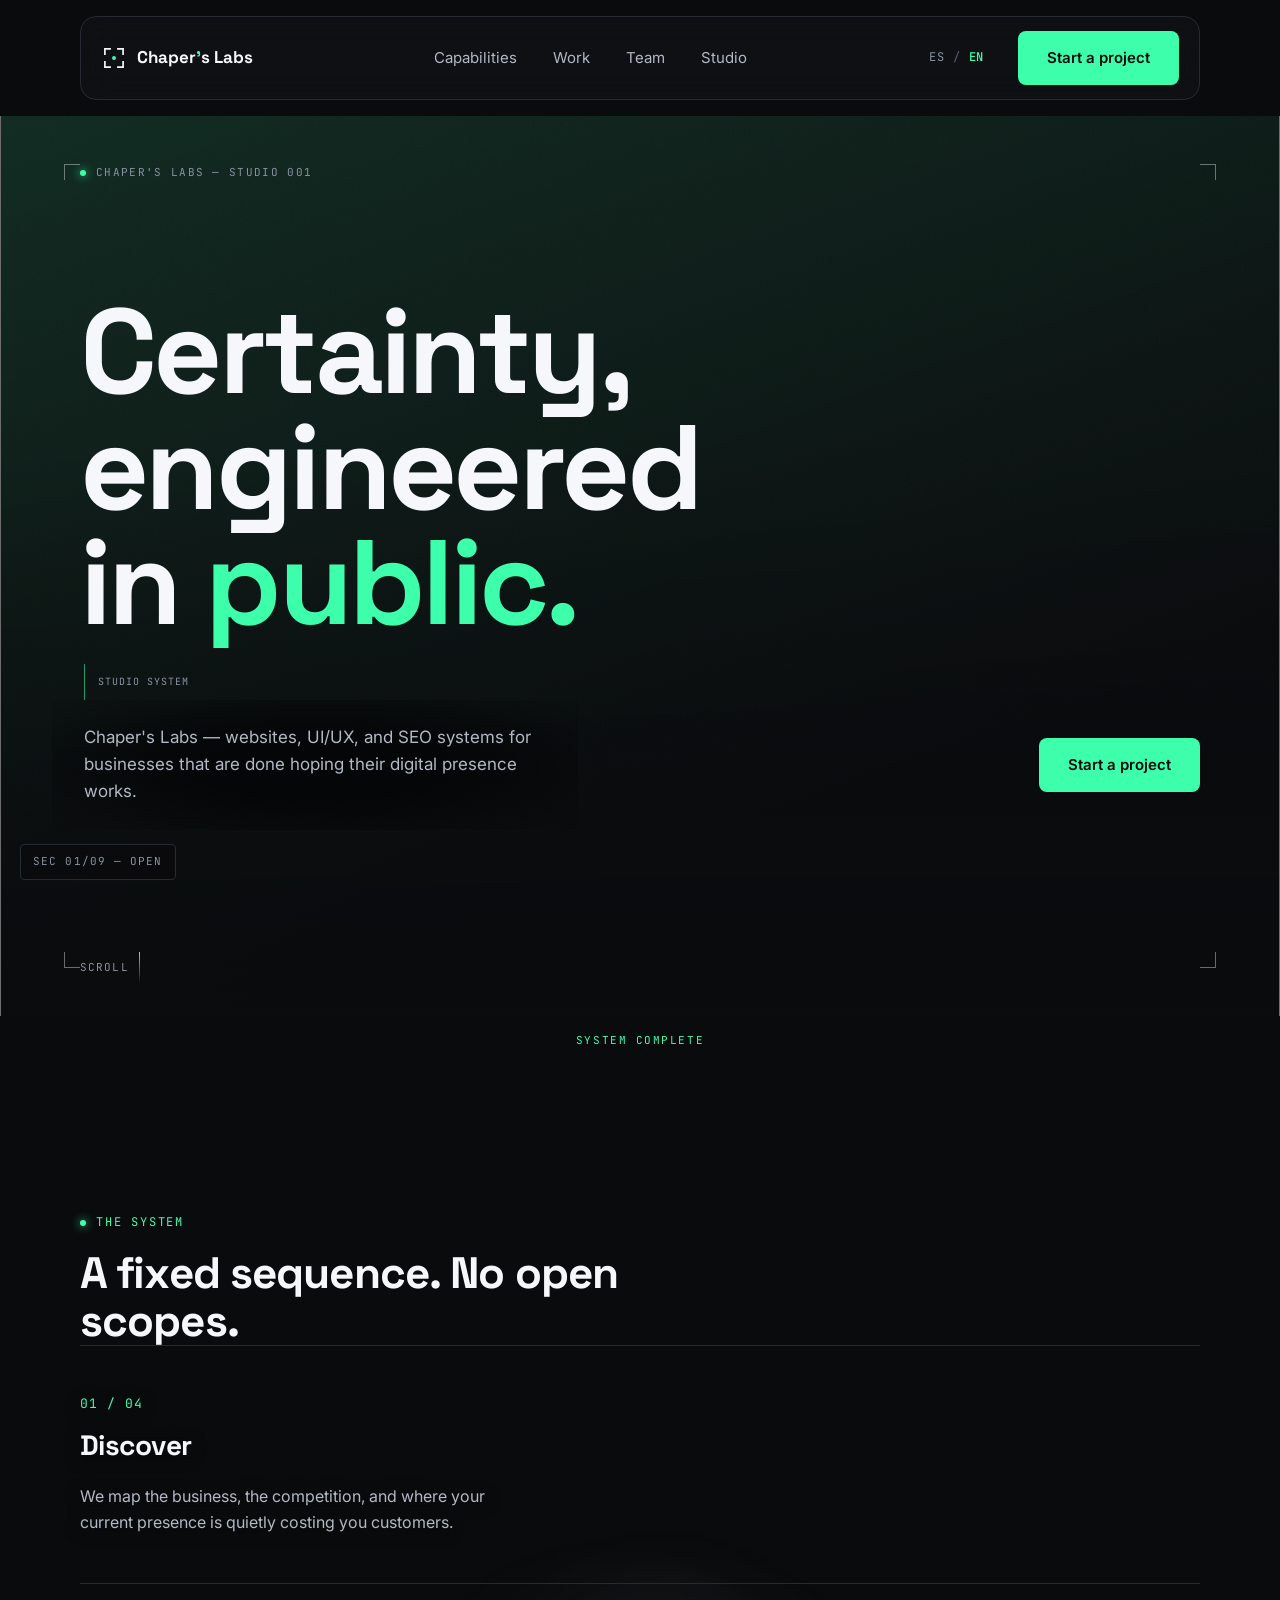
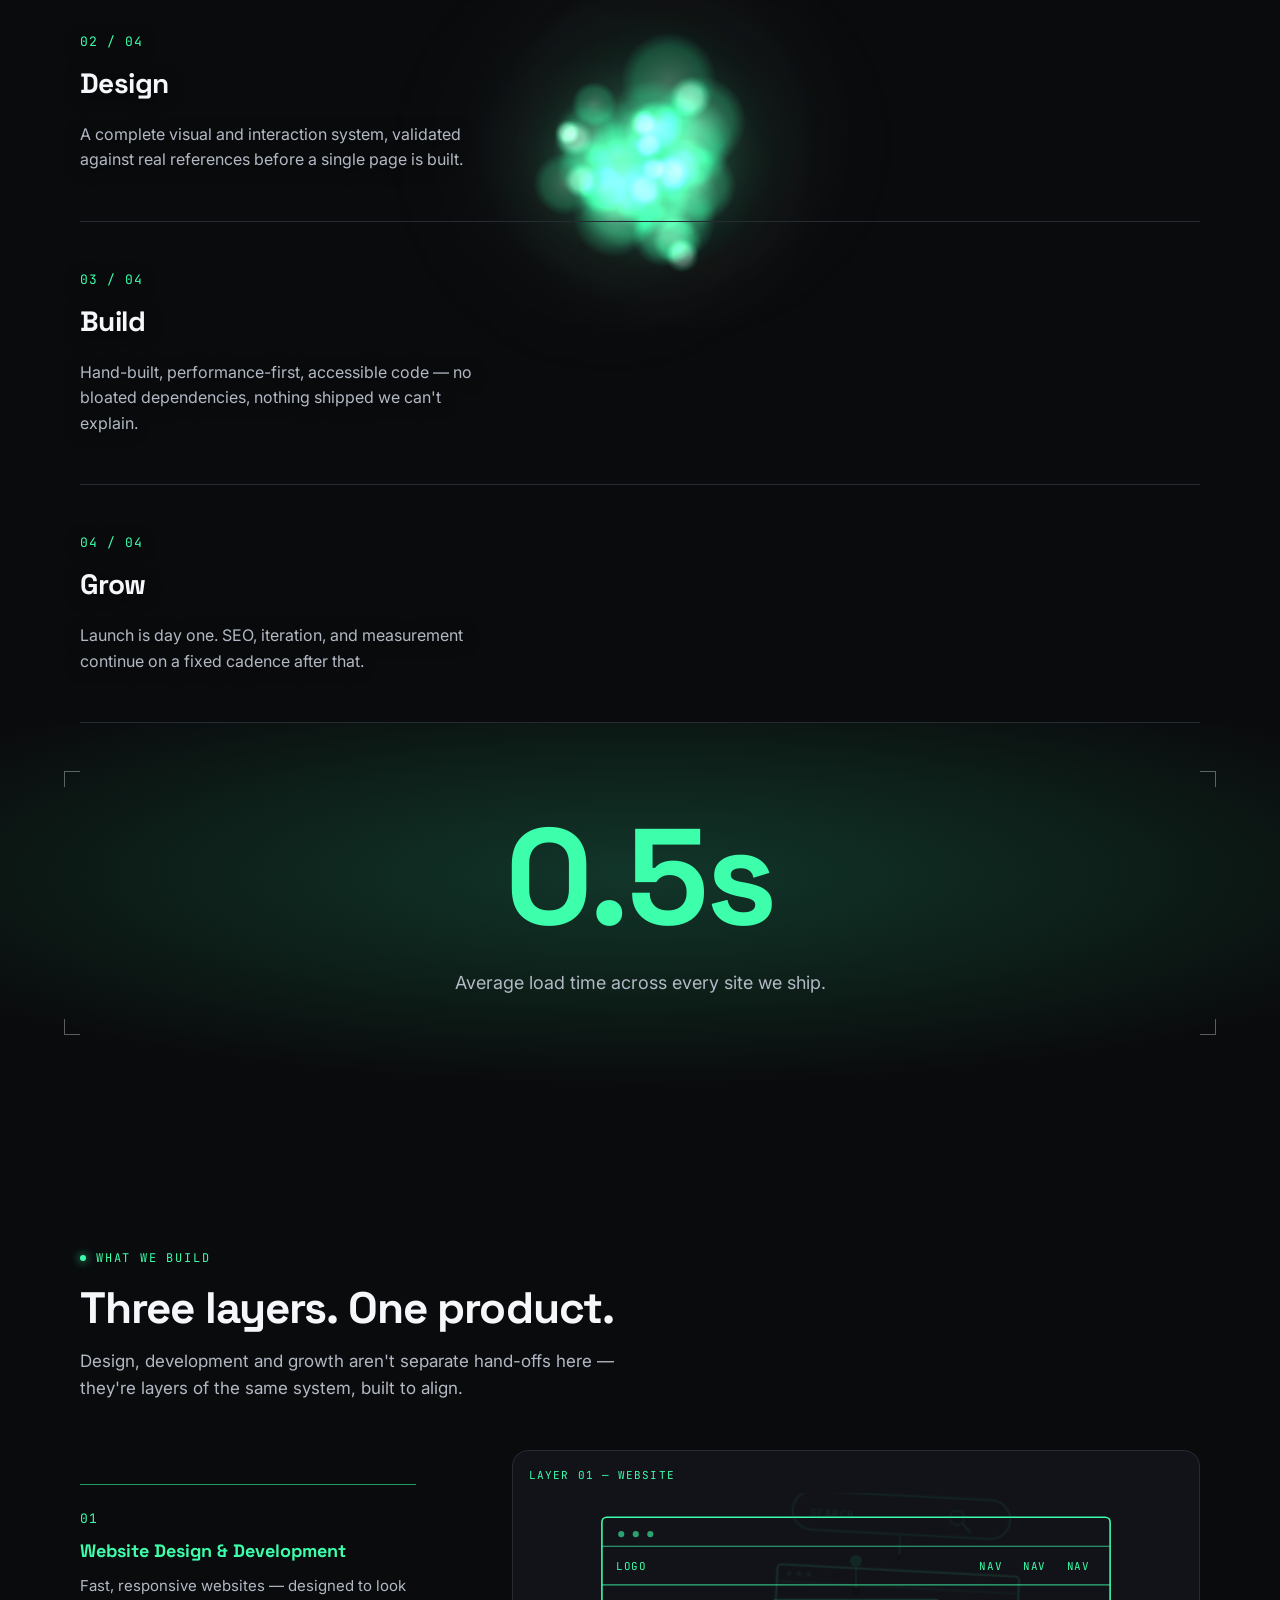
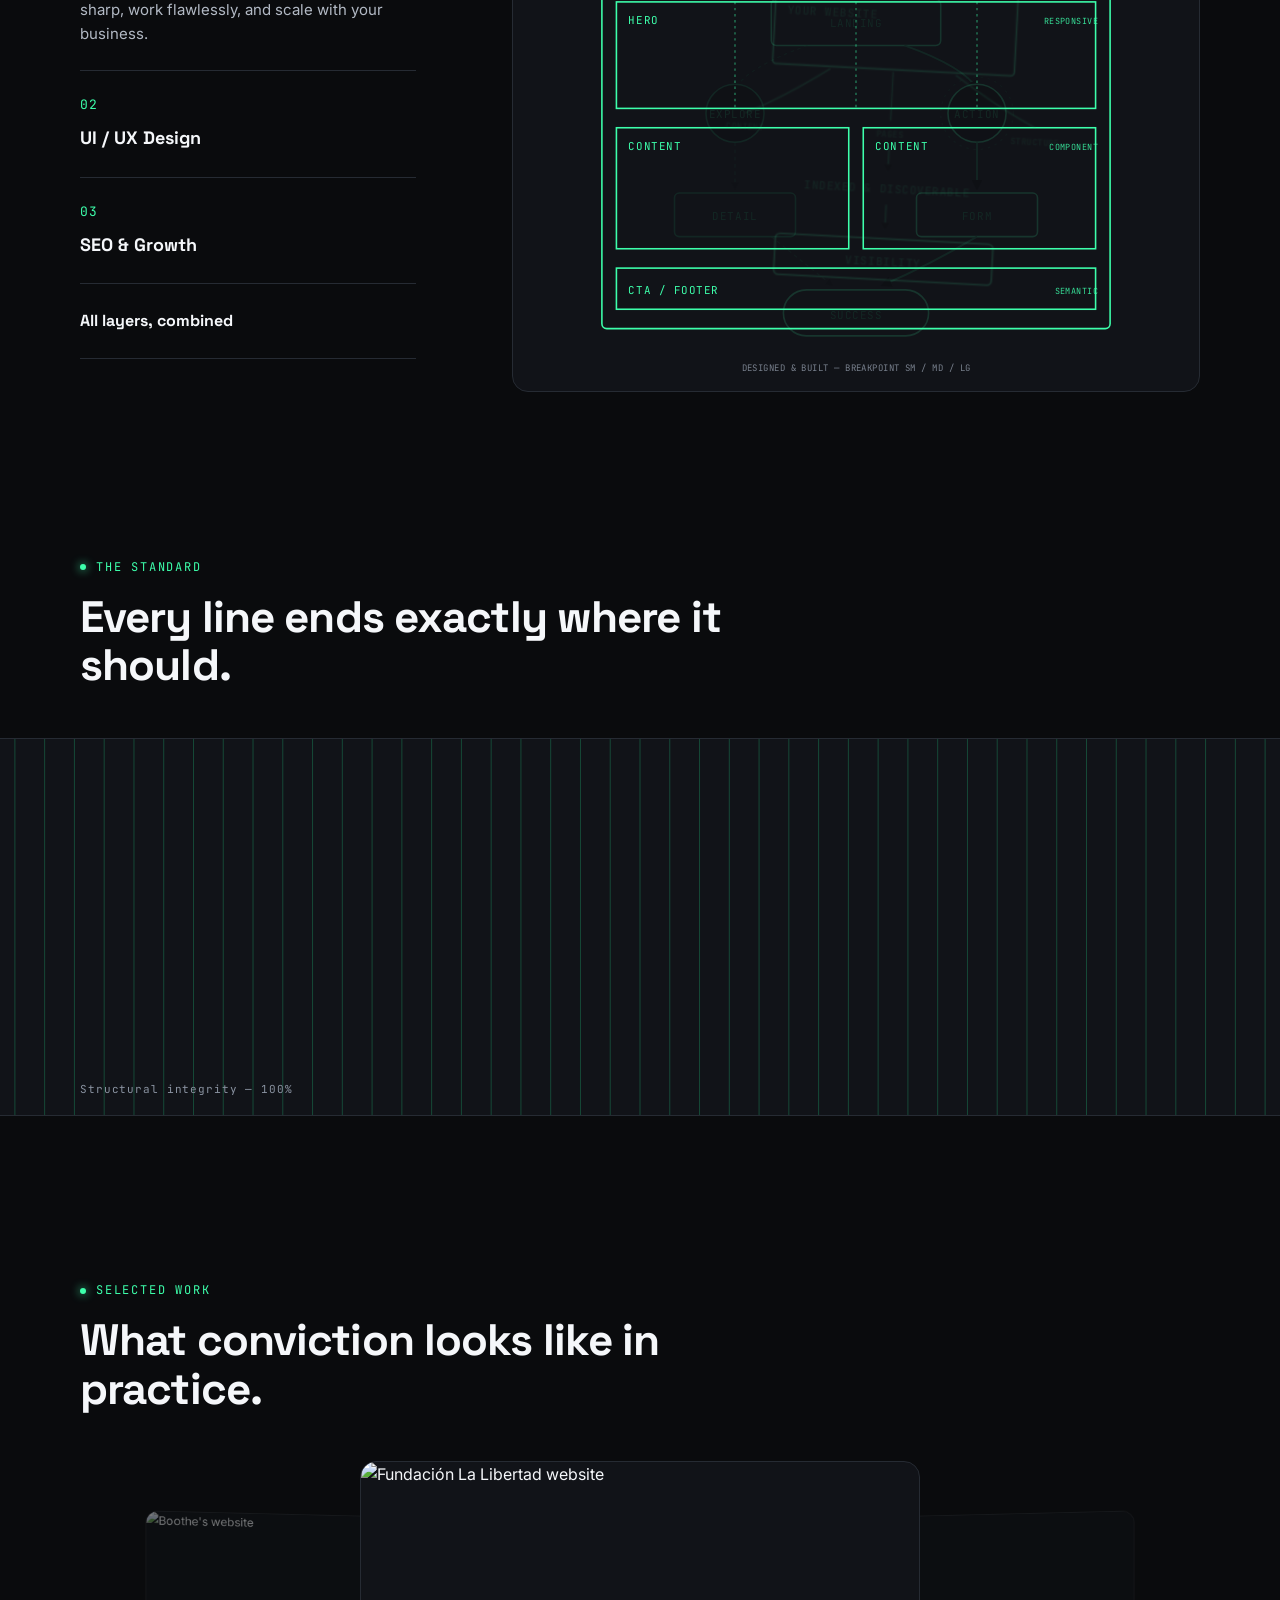
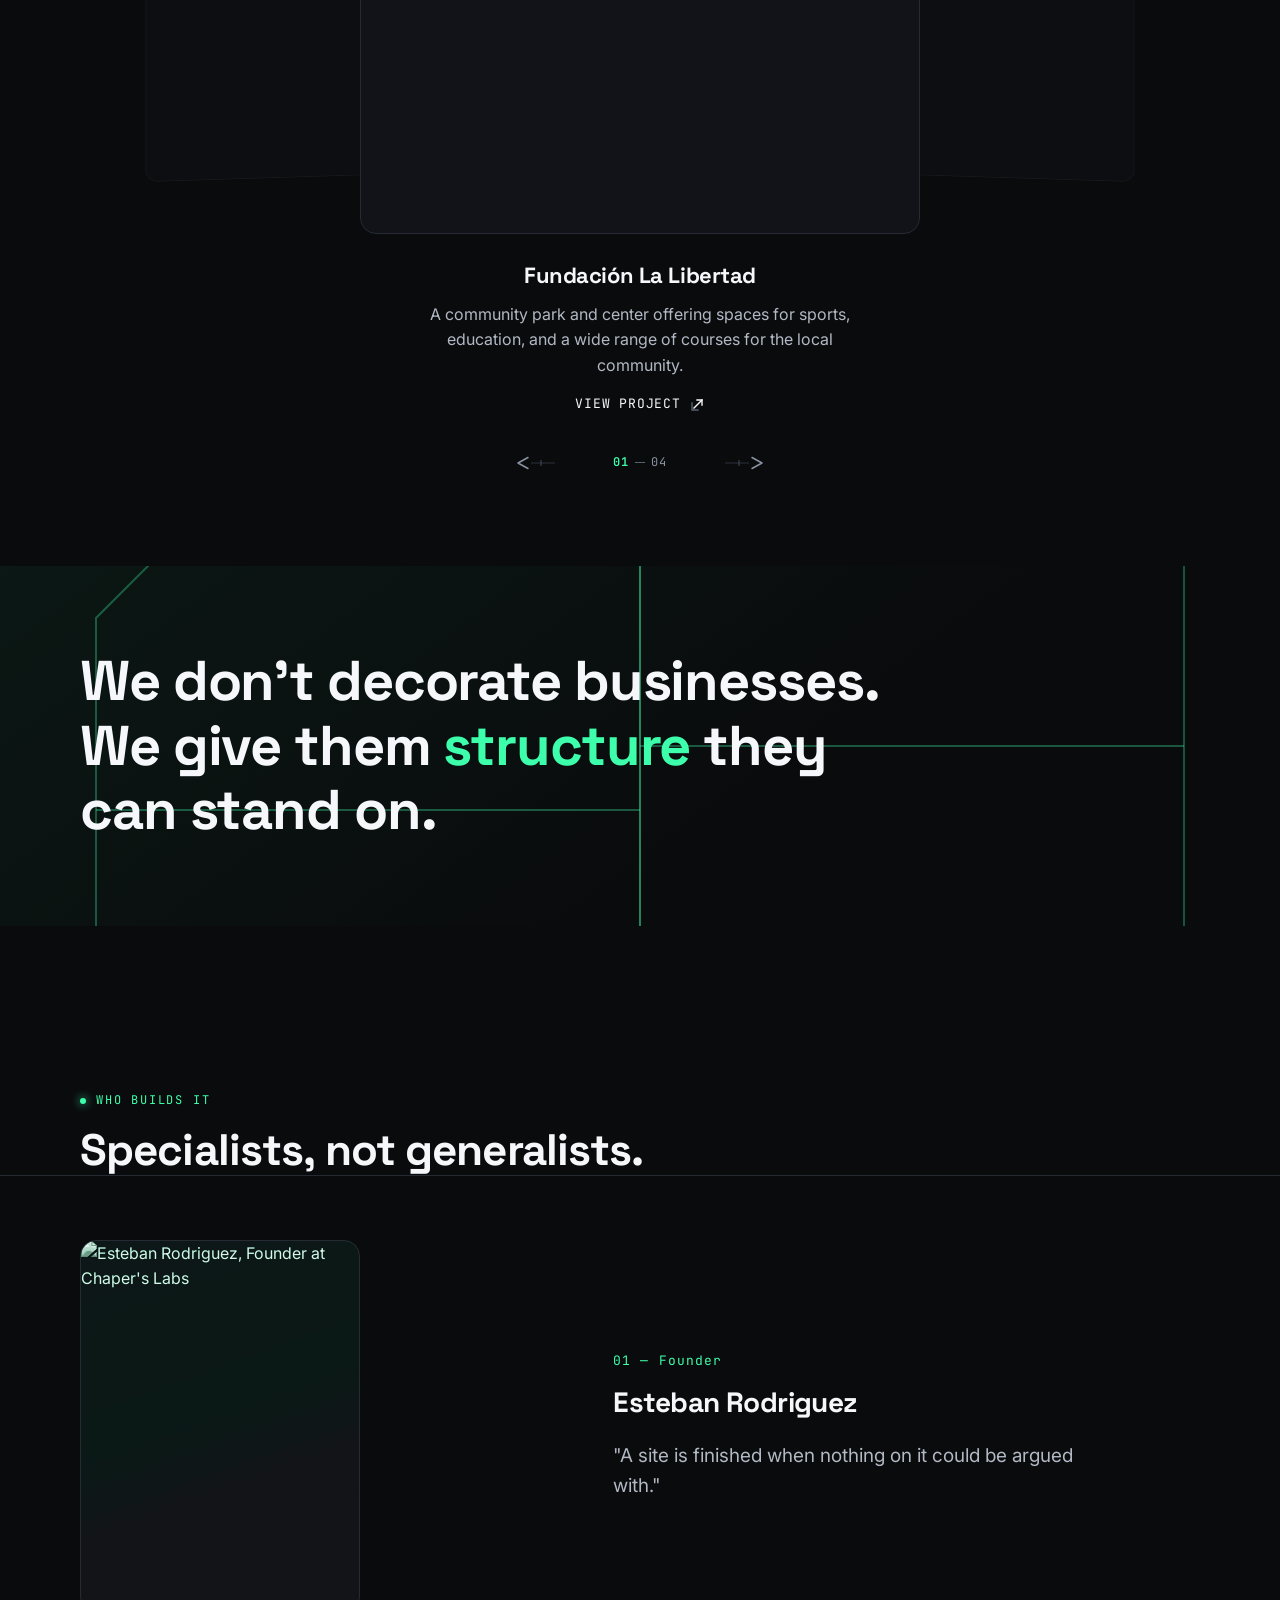
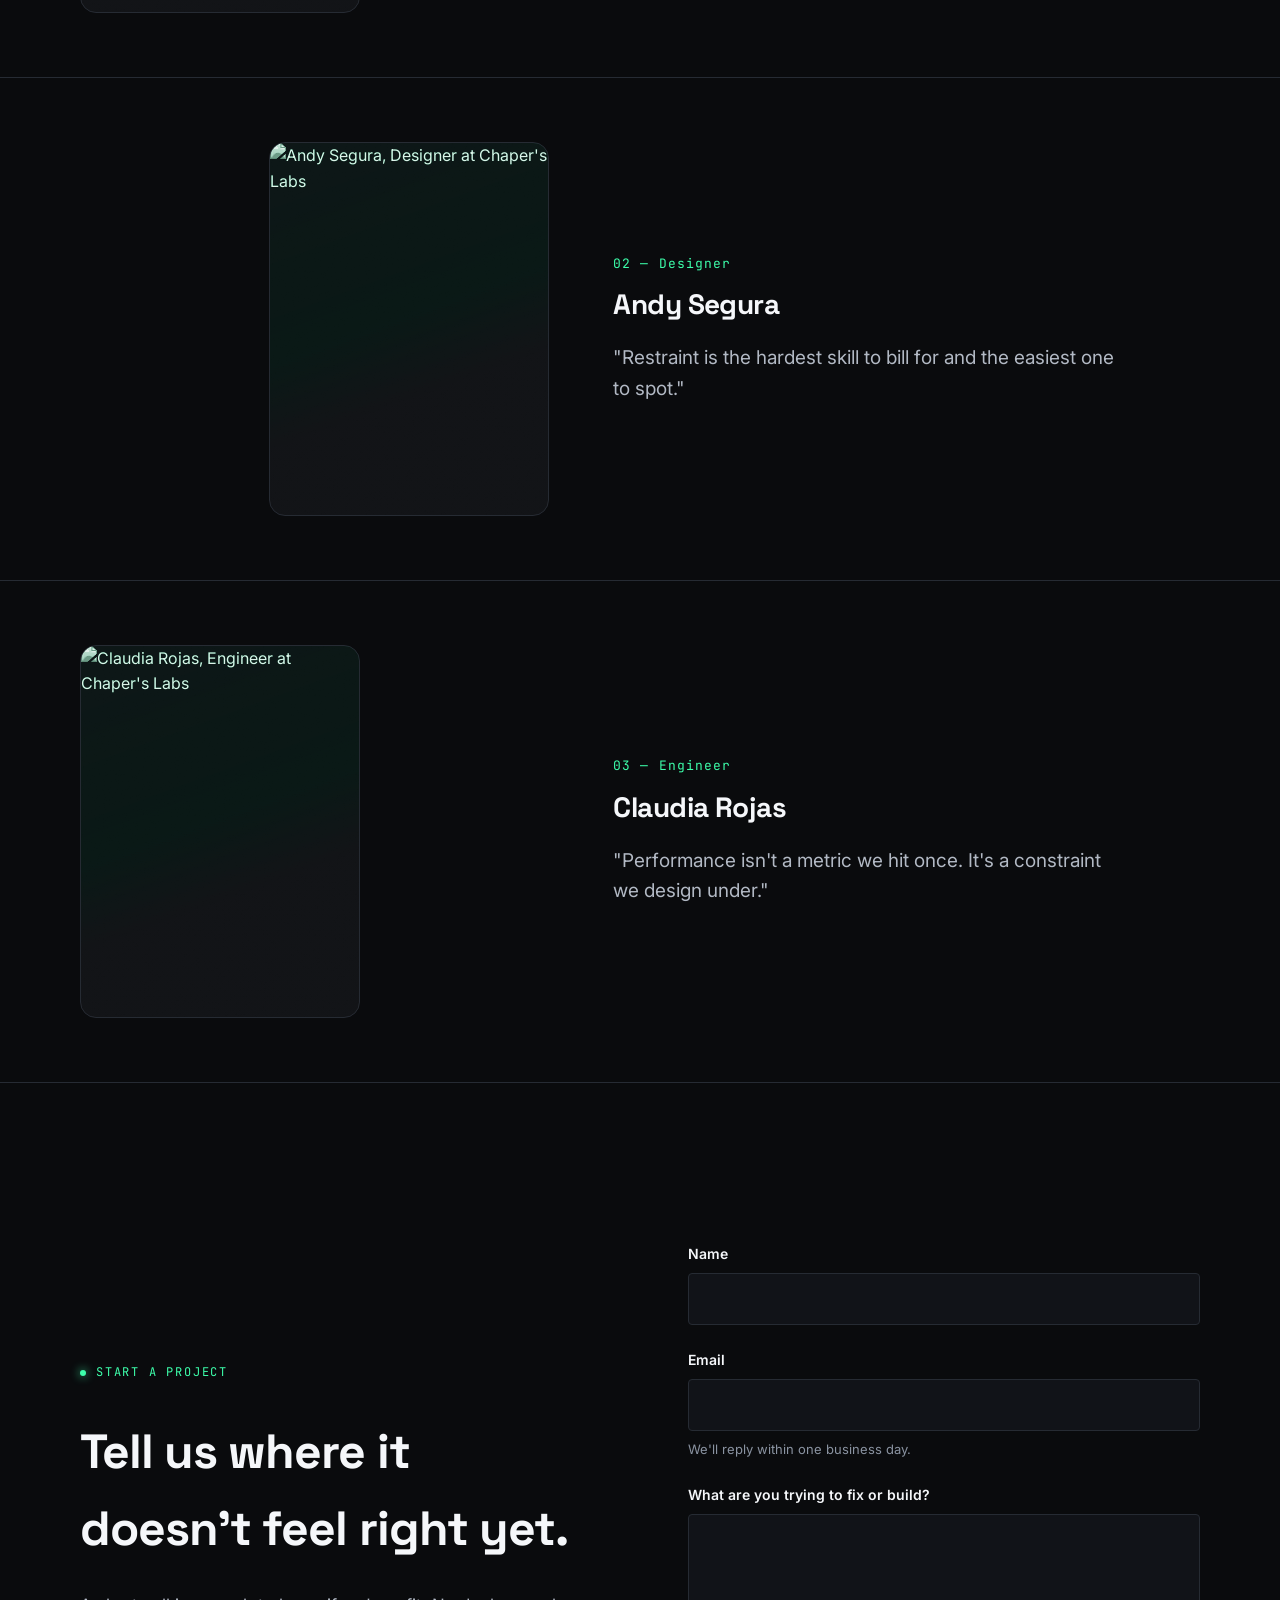
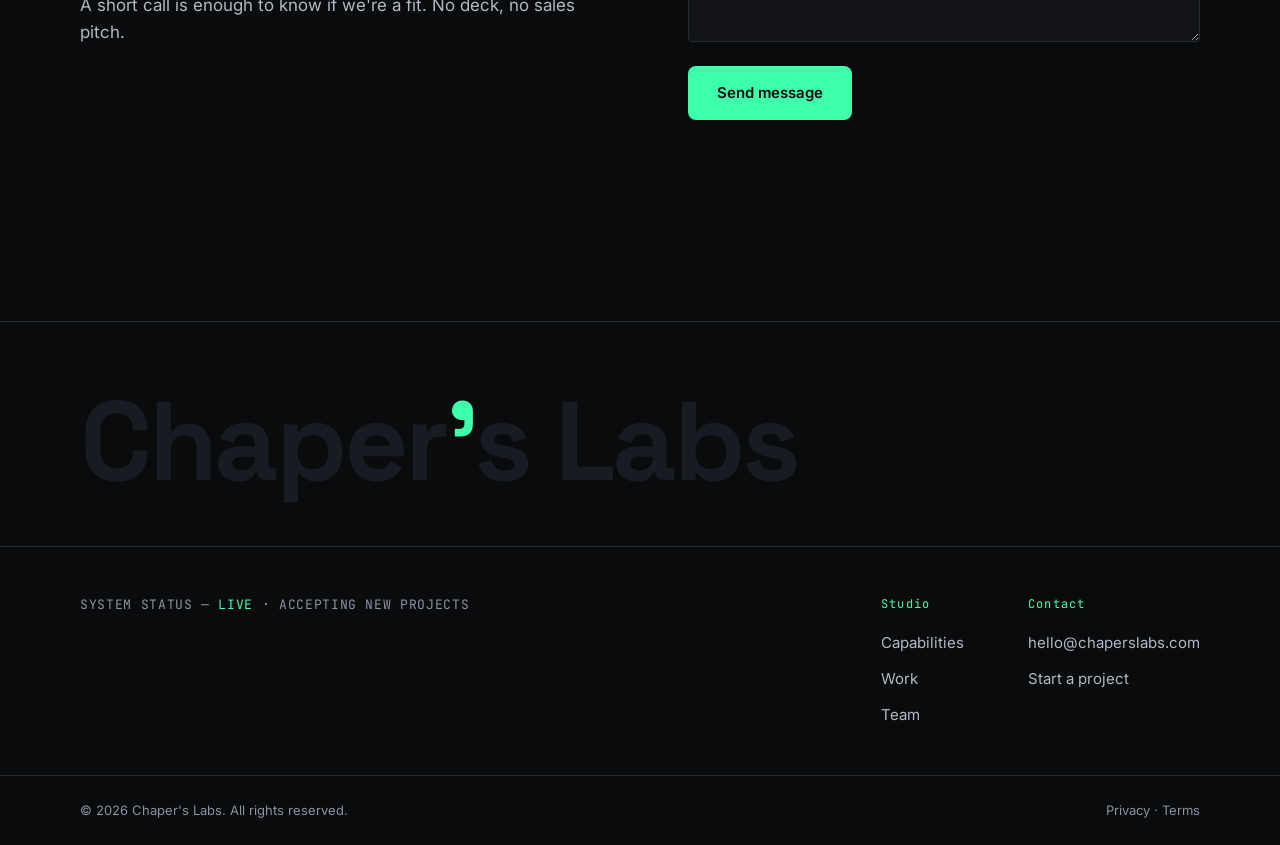
==== commit 37edd792: "Add files via upload" ====
--- a/en.html
+++ b/en.html
@@ -415,29 +415,25 @@
         <div class="work-carousel-stage" id="work-stage">
           <div class="work-slide" data-index="0" aria-hidden="true">
             <div class="work-slide-frame">
-              <img src="https://picsum.photos/seed/chapers-project-01/1200/800" alt="" width="1200" height="800" loading="lazy" decoding="async">
-              <span class="work-slide-tag mono">Placeholder — pending real project</span>
+              <img src="https://raw.githubusercontent.com/tobikadachi937/chaperslab/refs/heads/main/project_3_1440x960.webp" alt="Fundación La Libertad website" width="1440" height="960" loading="lazy" decoding="async">
               <span class="work-slide-lock" aria-hidden="true"><i></i><i></i><i></i><i></i></span>
             </div>
           </div>
           <div class="work-slide" data-index="1" aria-hidden="true">
             <div class="work-slide-frame">
-              <img src="https://picsum.photos/seed/chapers-project-02/1200/800" alt="" width="1200" height="800" loading="lazy" decoding="async">
-              <span class="work-slide-tag mono">Placeholder — pending real project</span>
+              <img src="https://raw.githubusercontent.com/tobikadachi937/chaperslab/refs/heads/main/project_2_1440x960.webp" alt="Parker &amp; Sons website" width="1440" height="960" loading="lazy" decoding="async">
               <span class="work-slide-lock" aria-hidden="true"><i></i><i></i><i></i><i></i></span>
             </div>
           </div>
           <div class="work-slide" data-index="2" aria-hidden="true">
             <div class="work-slide-frame">
-              <img src="https://picsum.photos/seed/chapers-project-03/1200/800" alt="" width="1200" height="800" loading="lazy" decoding="async">
-              <span class="work-slide-tag mono">Placeholder — pending real project</span>
+              <img src="https://raw.githubusercontent.com/tobikadachi937/chaperslab/refs/heads/main/project_4_1440x960.webp" alt="Moonleaf Cleaning website" width="1440" height="960" loading="lazy" decoding="async">
               <span class="work-slide-lock" aria-hidden="true"><i></i><i></i><i></i><i></i></span>
             </div>
           </div>
           <div class="work-slide" data-index="3" aria-hidden="true">
             <div class="work-slide-frame">
-              <img src="https://picsum.photos/seed/chapers-project-04/1200/800" alt="" width="1200" height="800" loading="lazy" decoding="async">
-              <span class="work-slide-tag mono">Placeholder — pending real project</span>
+              <img src="https://raw.githubusercontent.com/tobikadachi937/chaperslab/refs/heads/main/project_1_1440x960.webp" alt="Boothe's website" width="1440" height="960" loading="lazy" decoding="async">
               <span class="work-slide-lock" aria-hidden="true"><i></i><i></i><i></i><i></i></span>
             </div>
           </div>
@@ -450,10 +446,10 @@
              adding/removing projects a one-line data change, not a markup
              rewrite. -->
         <div class="work-info" id="work-info">
-          <h3 id="work-info-title">Project 01</h3>
-          <p class="work-slide-category" id="work-info-category">Website Design + Development</p>
-          <p class="work-slide-desc" id="work-info-desc">A full presence rebuild — structure, speed, and content working as one system.</p>
-          <a class="work-slide-cta" href="#work-carousel" id="work-info-cta">
+          <h3 id="work-info-title">Fundación La Libertad</h3>
+          <p class="work-slide-category" id="work-info-category" hidden></p>
+          <p class="work-slide-desc" id="work-info-desc">A community park and center offering spaces for sports, education, and a wide range of courses for the local community.</p>
+          <a class="work-slide-cta" href="https://lalibertadcr.org/" id="work-info-cta" target="_blank" rel="noopener noreferrer">
             <span class="work-slide-cta-word">View project</span>
             <svg class="work-cta-icon" width="16" height="16" viewBox="0 0 16 16" aria-hidden="true">
               <path class="work-cta-frame" d="M3 6 L3 13 L9 13"></path>
@@ -524,11 +520,11 @@
         <article class="team-profile reveal">
           <div class="container team-profile-inner">
             <div class="photo panel-portrait">
-              <img src="https://picsum.photos/seed/chapers-founder/600/760" alt="Portrait of the studio lead" width="600" height="760" loading="lazy" decoding="async">
+              <img src="https://raw.githubusercontent.com/tobikadachi937/chaperslab/refs/heads/main/ChatGPT%20Image%20Aug%2011%2C%202026%2C%2005_55_59%20PM.png" alt="Esteban Rodriguez, Founder at Chaper's Labs" width="600" height="760" loading="lazy" decoding="async">
             </div>
             <div class="team-copy">
-              <p class="mono cap-index">01 — Founder / Systems</p>
-              <h3>Studio lead</h3>
+              <p class="mono cap-index">01 — Founder</p>
+              <h3>Esteban Rodriguez</h3>
               <p class="team-quote">"A site is finished when nothing on it
                 could be argued with."</p>
             </div>
@@ -538,13 +534,13 @@
         <article class="team-profile reverse reveal">
           <div class="container team-profile-inner reverse">
             <div class="team-copy">
-              <p class="mono cap-index">02 — Design</p>
-              <h3>Principal designer</h3>
+              <p class="mono cap-index">02 — Designer</p>
+              <h3>Andy Segura</h3>
               <p class="team-quote">"Restraint is the hardest skill to bill
                 for and the easiest one to spot."</p>
             </div>
             <div class="photo panel-portrait">
-              <img src="https://picsum.photos/seed/chapers-design-lead/600/760" alt="Portrait of the principal designer" width="600" height="760" loading="lazy" decoding="async">
+              <img src="https://raw.githubusercontent.com/tobikadachi937/chaperslab/refs/heads/main/diseno.png" alt="Andy Segura, Designer at Chaper's Labs" width="600" height="760" loading="lazy" decoding="async">
             </div>
           </div>
         </article>
@@ -552,11 +548,11 @@
         <article class="team-profile reveal">
           <div class="container team-profile-inner">
             <div class="photo panel-portrait">
-              <img src="https://picsum.photos/seed/chapers-eng-lead/600/760" alt="Portrait of the lead engineer" width="600" height="760" loading="lazy" decoding="async">
+              <img src="https://raw.githubusercontent.com/tobikadachi937/chaperslab/refs/heads/main/ChatGPT%20Image%20Aug%2011%2C%202026%2C%2005_33_24%20PM.png" alt="Claudia Rojas, Engineer at Chaper's Labs" width="600" height="760" loading="lazy" decoding="async">
             </div>
             <div class="team-copy">
-              <p class="mono cap-index">03 — Engineering</p>
-              <h3>Lead engineer</h3>
+              <p class="mono cap-index">03 — Engineer</p>
+              <h3>Claudia Rojas</h3>
               <p class="team-quote">"Performance isn't a metric we hit
                 once. It's a constraint we design under."</p>
             </div>
@@ -640,6 +636,14 @@
     </div>
   </footer>
 
+  <button type="button" class="back-to-top" id="back-to-top" aria-label="Back to top">
+    <svg class="back-to-top-svg" width="14" height="26" viewBox="0 0 14 26" aria-hidden="true">
+      <line class="back-to-top-rail-base" x1="7" y1="10" x2="7" y2="24"></line>
+      <line class="back-to-top-rail-fill" x1="7" y1="24" x2="7" y2="10" pathLength="1"></line>
+      <path class="back-to-top-tip" d="M2 9 L7 2 L12 9"></path>
+    </svg>
+  </button>
+
   <script src="main.js"></script>
 </body>
 </html>
--- a/styles.css
+++ b/styles.css
@@ -169,14 +169,19 @@
 /* Compact language switcher — plain text links, no flags, no dropdown.
    The active language is shown via aria-current="page" rather than a
    separate JS-driven state, since each language is a real, separate
-   document. */
-.lang-switch { display: flex; align-items: center; gap: 6px; font-family: var(--font-mono); font-size: 12px; letter-spacing: 0.06em; }
+   document. margin-right (on top of .header-actions's own flex gap) gives
+   it distinct breathing room from the CTA/menu-toggle next to it, so it
+   reads as its own separate utility control rather than crowding into
+   whatever sits beside it — this applies at every width .header-actions
+   is visible at, so it covers both desktop (next to the CTA) and tablet
+   (next to the menu button) with one rule. */
+.lang-switch { display: flex; align-items: center; gap: 6px; font-family: var(--font-mono); font-size: 12px; letter-spacing: 0.06em; margin-right: var(--space-3); }
 .lang-switch a { color: var(--text-tertiary); padding: 6px 2px; transition: color 200ms var(--ease-decisive); }
 .lang-switch a:hover, .lang-switch a:focus-visible { color: var(--text-primary); }
 .lang-switch a[aria-current="page"] { color: var(--accent-core); font-weight: 600; }
 .lang-switch-sep { color: var(--border-strong); }
 .mobile-nav-lang { display: flex; justify-content: center; padding-block: var(--space-4); border-top: 1px solid var(--border-subtle); }
-.mobile-nav-lang .lang-switch { font-size: 13px; gap: 10px; }
+.mobile-nav-lang .lang-switch { font-size: 13px; gap: 10px; margin-right: 0; }
 .mobile-nav-lang .lang-switch a { padding: 10px 6px; }
 
 .menu-toggle {
@@ -355,7 +360,32 @@
 
 .opening-meta { margin-top: var(--space-2); margin-left: 4px; display: flex; flex-direction: column; gap: var(--space-4); align-items: flex-start; max-width: 560px; }
 @media (min-width: 700px) { .opening-meta { flex-direction: row; align-items: center; justify-content: space-between; max-width: none; } }
-.opening-lead { color: var(--text-secondary); font-size: 1.0625rem; max-width: 42ch; }
+.opening-lead {
+  position: relative; z-index: 0; color: var(--text-secondary); font-size: 1.0625rem; max-width: 42ch;
+}
+/* Real, decisive localized scrim — not the barely-there version from last
+   round. Still a pure CSS gradient (no filter:blur, no card, no fixed
+   rectangle): a multi-stop radial gradient that holds strong opacity
+   through its inner ~35-60% before a long, soft fade to fully transparent,
+   so there's genuine contrast directly behind the text with zero hard
+   edge. Anchored to .opening-lead's own box via `inset`, so it naturally
+   follows wherever the paragraph renders at each breakpoint — no separate
+   media-query positioning needed, since the paragraph itself already
+   reflows responsively and this rides along with it.
+   z-index: 0 above + z-index: -1 here together create a small LOCAL
+   stacking context scoped to just this paragraph, so the scrim reliably
+   paints behind its own text without it (or a stray z-index:auto default,
+   which paints ABOVE inline text) competing with the Hero image's own
+   z-index: -1 layer elsewhere in the section. */
+.opening-lead::before {
+  content: ""; position: absolute; z-index: -1; inset: -24px -32px; pointer-events: none;
+  background: radial-gradient(ellipse 68% 72% at 50% 50%,
+    rgba(4,5,6,0.88) 0%,
+    rgba(4,5,6,0.8) 38%,
+    rgba(4,5,6,0.48) 62%,
+    rgba(4,5,6,0.14) 84%,
+    rgba(4,5,6,0) 100%);
+}
 
 .scroll-cue { position: absolute; bottom: var(--space-5); left: 20px; display: flex; align-items: center; gap: 10px; color: var(--text-tertiary); font-size: 11px; letter-spacing: 0.1em; }
 @media (min-width: 600px) { .scroll-cue { left: 40px; } }
@@ -940,4 +970,45 @@
   display: flex; flex-direction: column; gap: var(--space-2); font-size: 0.8125rem; color: var(--text-tertiary);
 }
 @media (min-width: 700px) { .footer-bottom { flex-direction: row; justify-content: space-between; } }
-.footer-legal a:hover { color: var(--text-primary); }+.footer-legal a:hover { color: var(--text-primary); }
+
+/* ---------- Back to Top ----------
+   A compact directional instrument (vertical rail + open upward tip),
+   reusing the same base-rail/Signal-Green-fill/open-tip construction as
+   Selected Work's PREV/NEXT controls — not a generic circle+arrow button.
+   Hidden until a meaningful scroll distance, fades/lifts in and out (see
+   main.js), scrolls to the true top of the document, never an arbitrary
+   section. Shared by both languages; only the aria-label text differs,
+   set directly per file. */
+.back-to-top {
+  position: fixed; right: var(--space-4); bottom: var(--space-4); z-index: 500;
+  width: 44px; height: 44px; display: flex; align-items: center; justify-content: center;
+  background: rgba(17,19,24,0.72); backdrop-filter: blur(6px); -webkit-backdrop-filter: blur(6px);
+  border: 1px solid var(--border-subtle); border-radius: 50%; cursor: pointer;
+  opacity: 0; transform: translateY(10px); pointer-events: none;
+  transition: opacity 250ms var(--ease-decisive), transform 250ms var(--ease-decisive), border-color 200ms var(--ease-decisive);
+}
+.back-to-top.is-visible { opacity: 1; transform: translateY(0); pointer-events: auto; }
+.back-to-top:hover, .back-to-top:focus-visible { border-color: var(--accent-core); }
+.back-to-top:focus-visible { outline: 1.5px solid var(--accent-core); outline-offset: 3px; }
+@media (max-width: 699px) { .back-to-top { right: var(--space-3); bottom: var(--space-3); } }
+
+.back-to-top-svg { display: block; overflow: visible; transition: transform 220ms var(--ease-decisive); }
+.back-to-top:hover .back-to-top-svg, .back-to-top:focus-visible .back-to-top-svg { transform: translateY(-4px); }
+.back-to-top-rail-base { stroke: var(--text-tertiary); stroke-width: 1.3; }
+.back-to-top-rail-fill {
+  stroke: var(--accent-core); stroke-width: 1.3; stroke-dasharray: 1; stroke-dashoffset: 1;
+  transition: stroke-dashoffset 320ms var(--ease-decisive);
+}
+.back-to-top:hover .back-to-top-rail-fill, .back-to-top:focus-visible .back-to-top-rail-fill { stroke-dashoffset: 0; }
+.back-to-top-tip {
+  fill: none; stroke: var(--text-tertiary); stroke-width: 1.6; stroke-linecap: round; stroke-linejoin: round;
+  transition: stroke 250ms var(--ease-decisive);
+}
+.back-to-top:hover .back-to-top-tip, .back-to-top:focus-visible .back-to-top-tip { stroke: var(--accent-core); }
+
+@media (prefers-reduced-motion: reduce) {
+  .back-to-top { transition: opacity 150ms linear; transform: none; }
+  .back-to-top.is-visible { transform: none; }
+  .back-to-top-svg, .back-to-top:hover .back-to-top-svg, .back-to-top:focus-visible .back-to-top-svg { transition: none; transform: none; }
+}
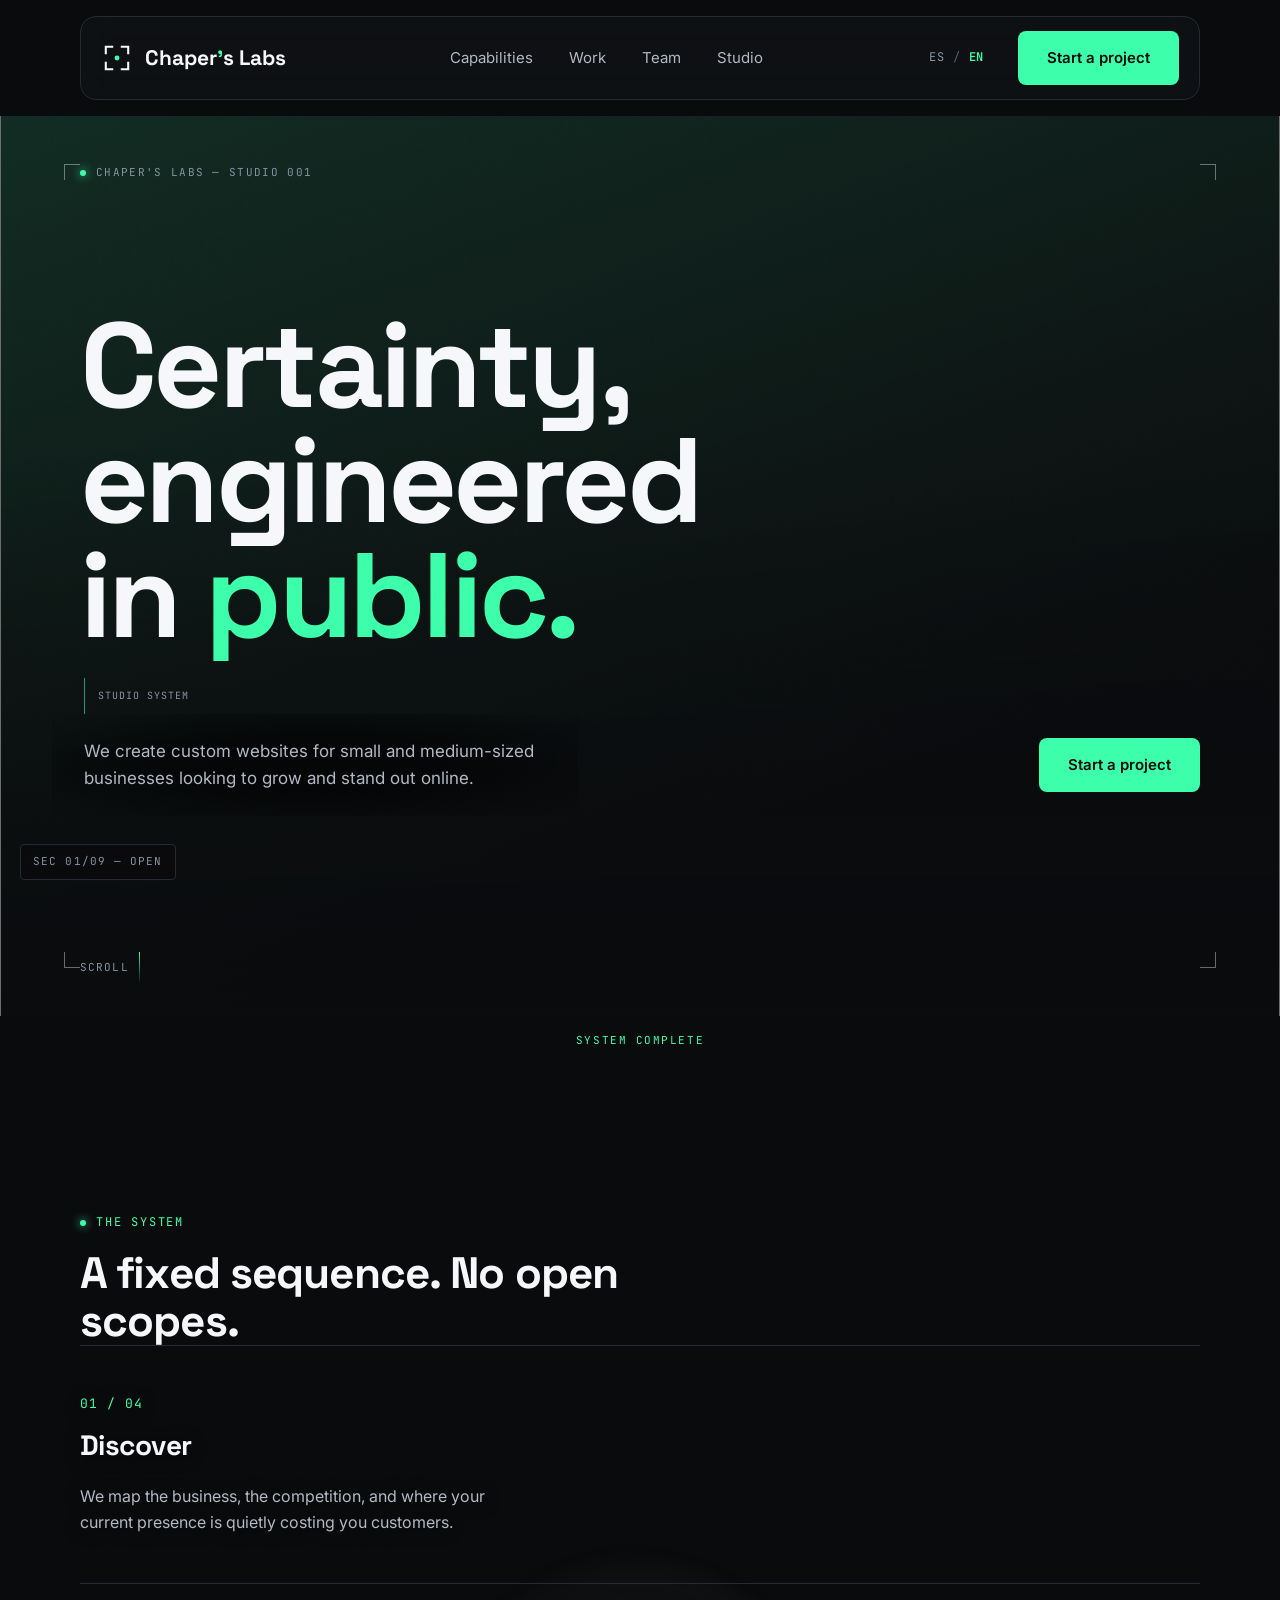
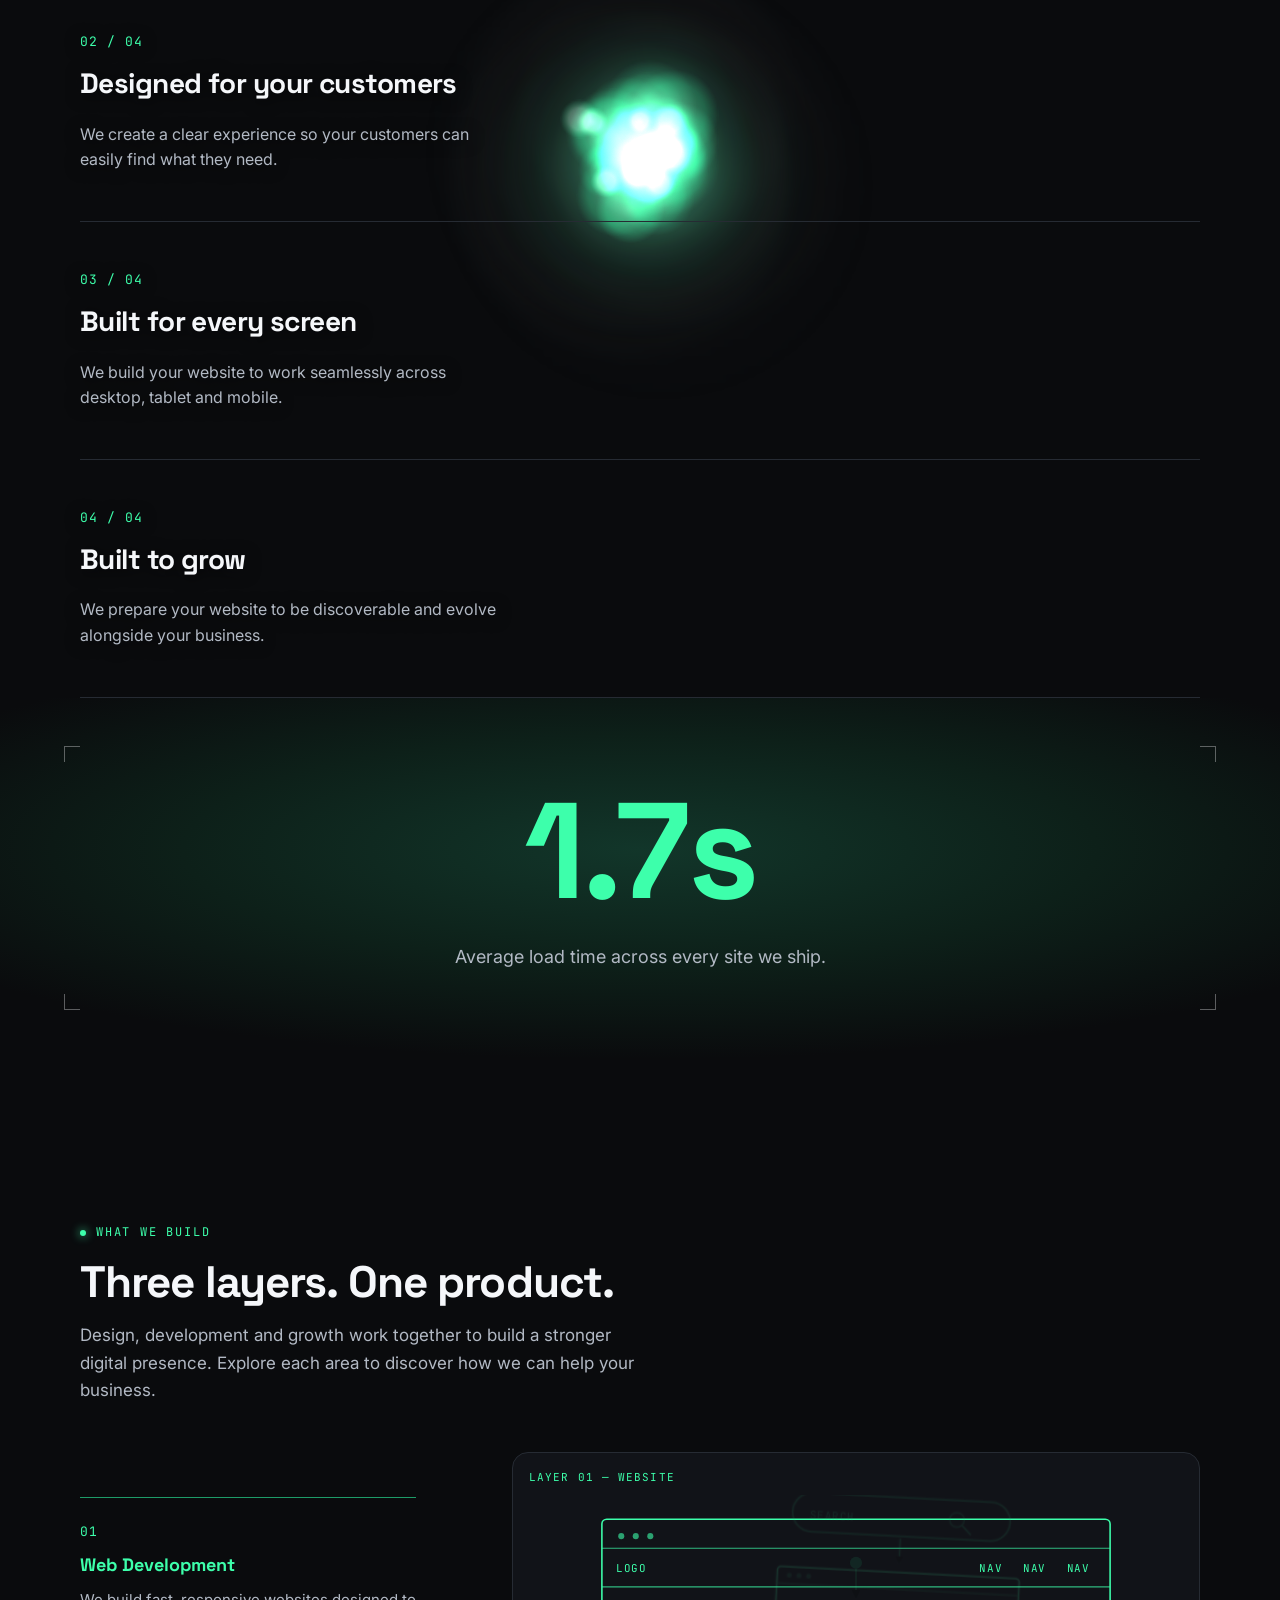
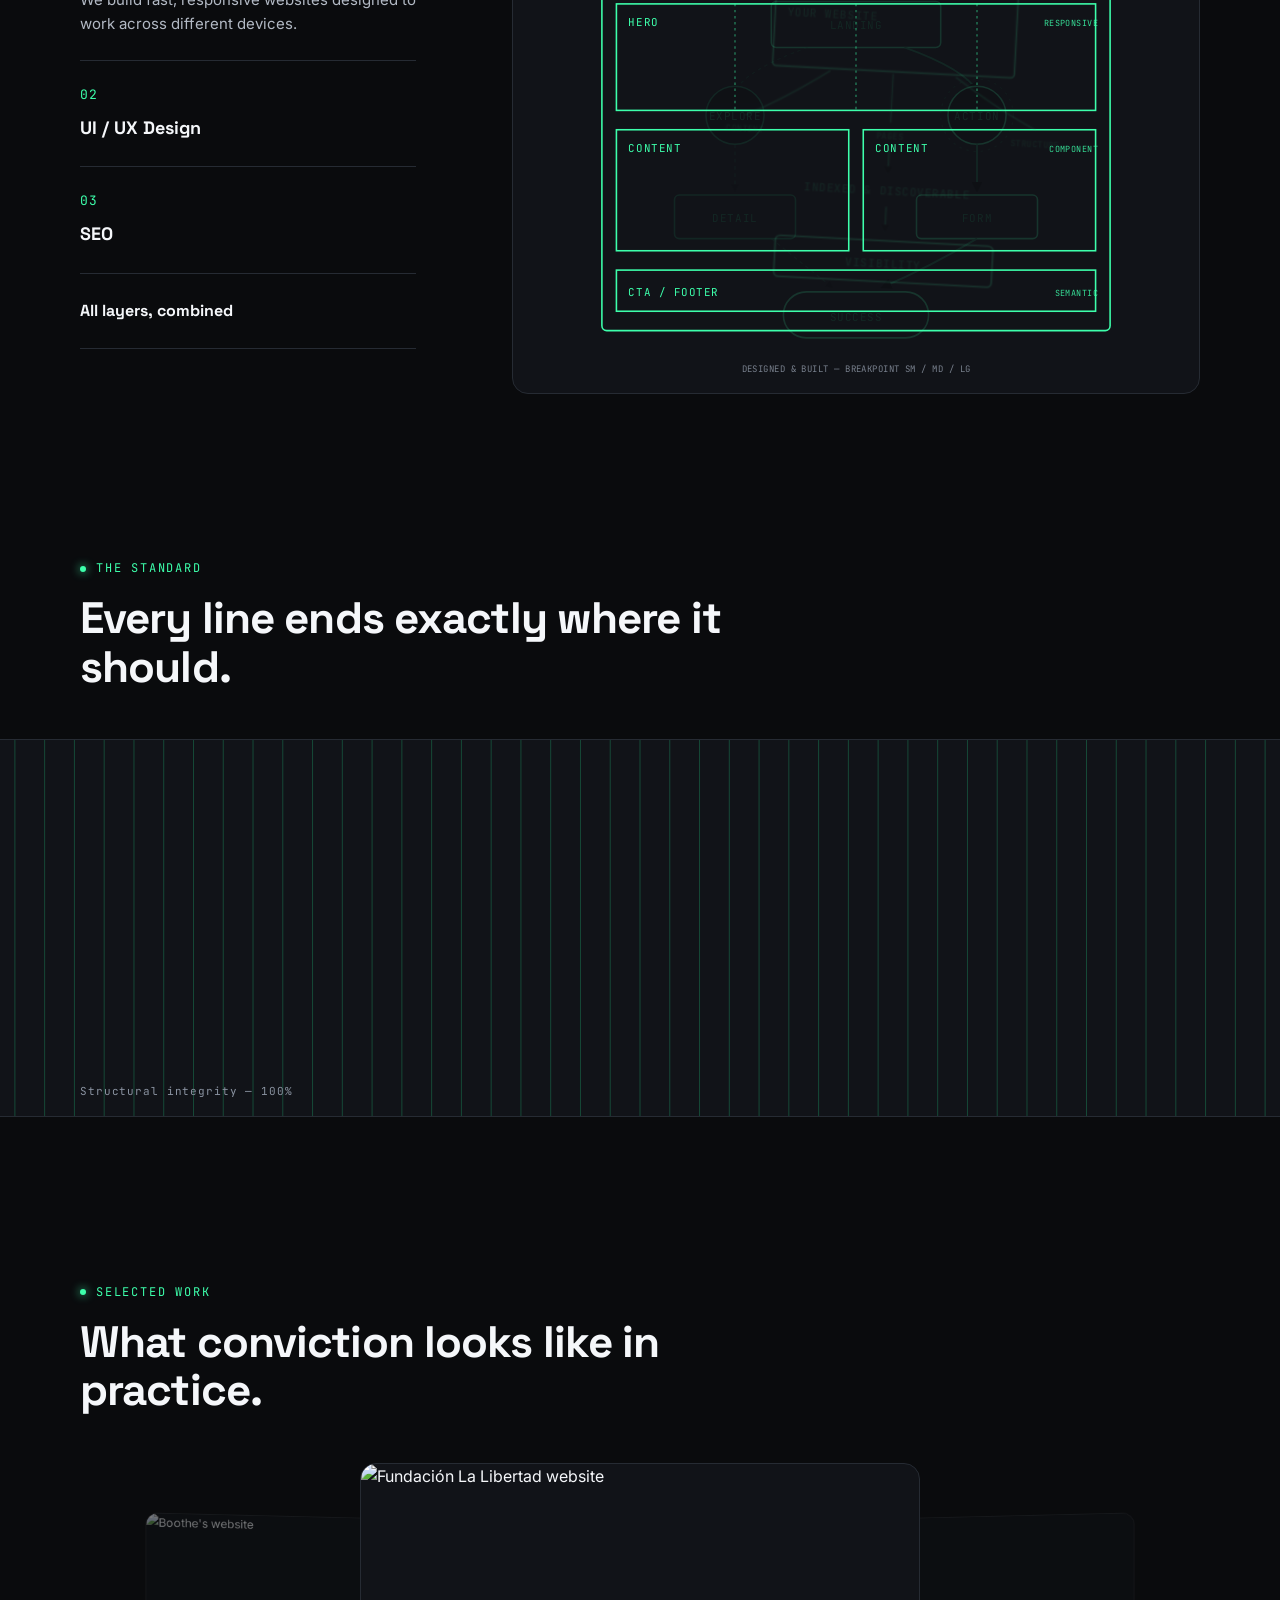
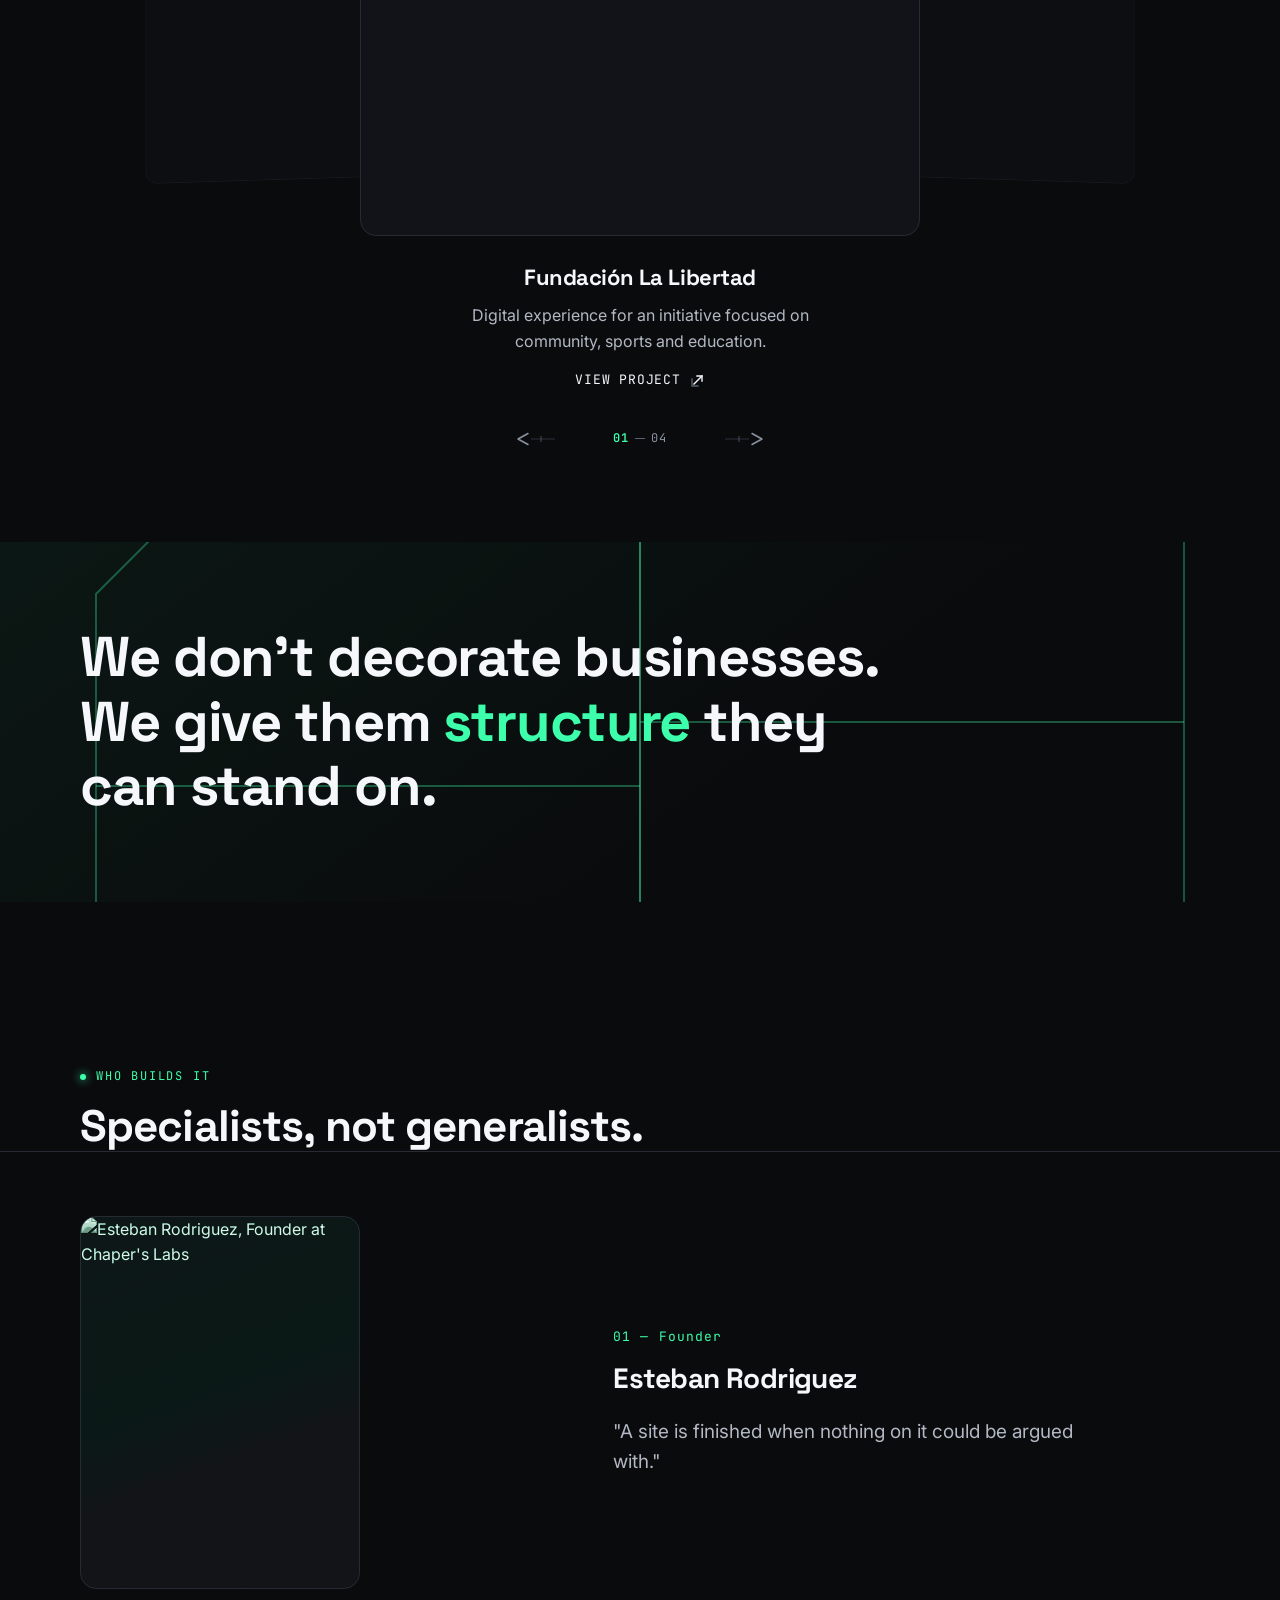
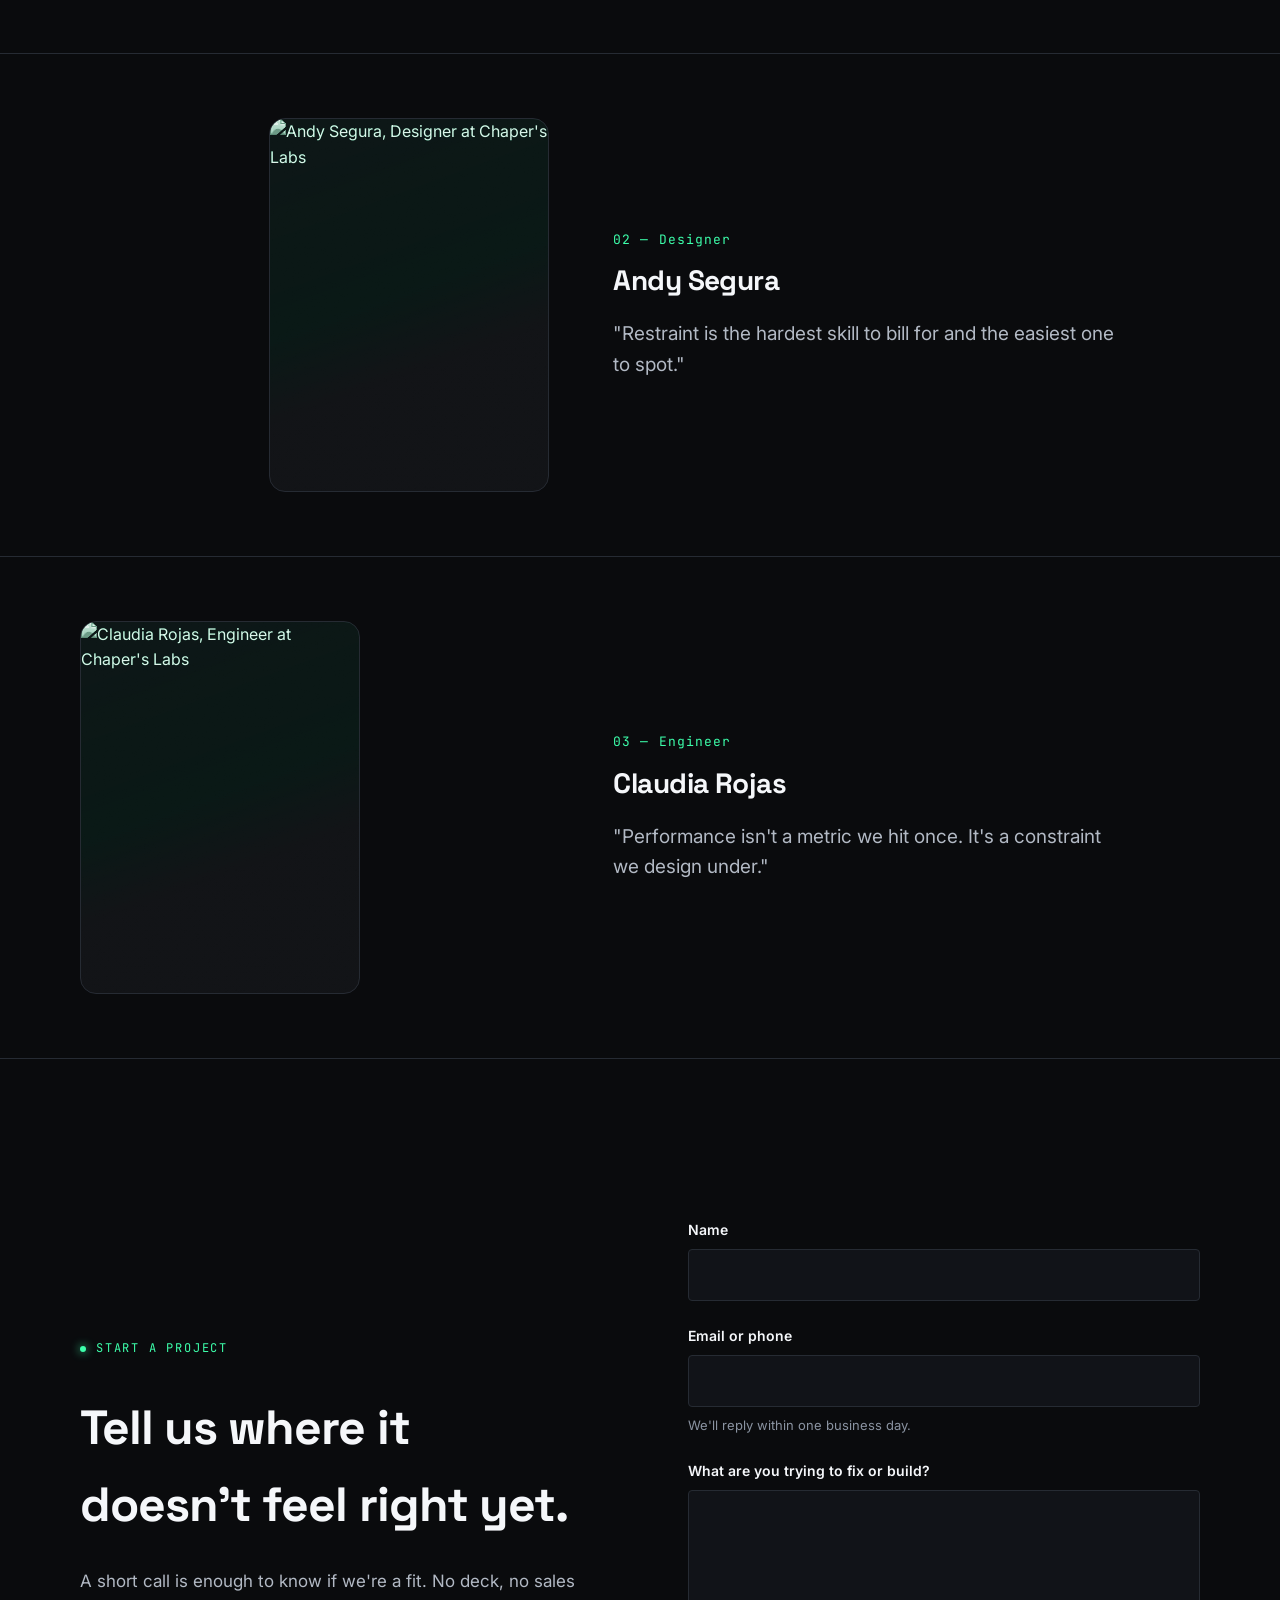
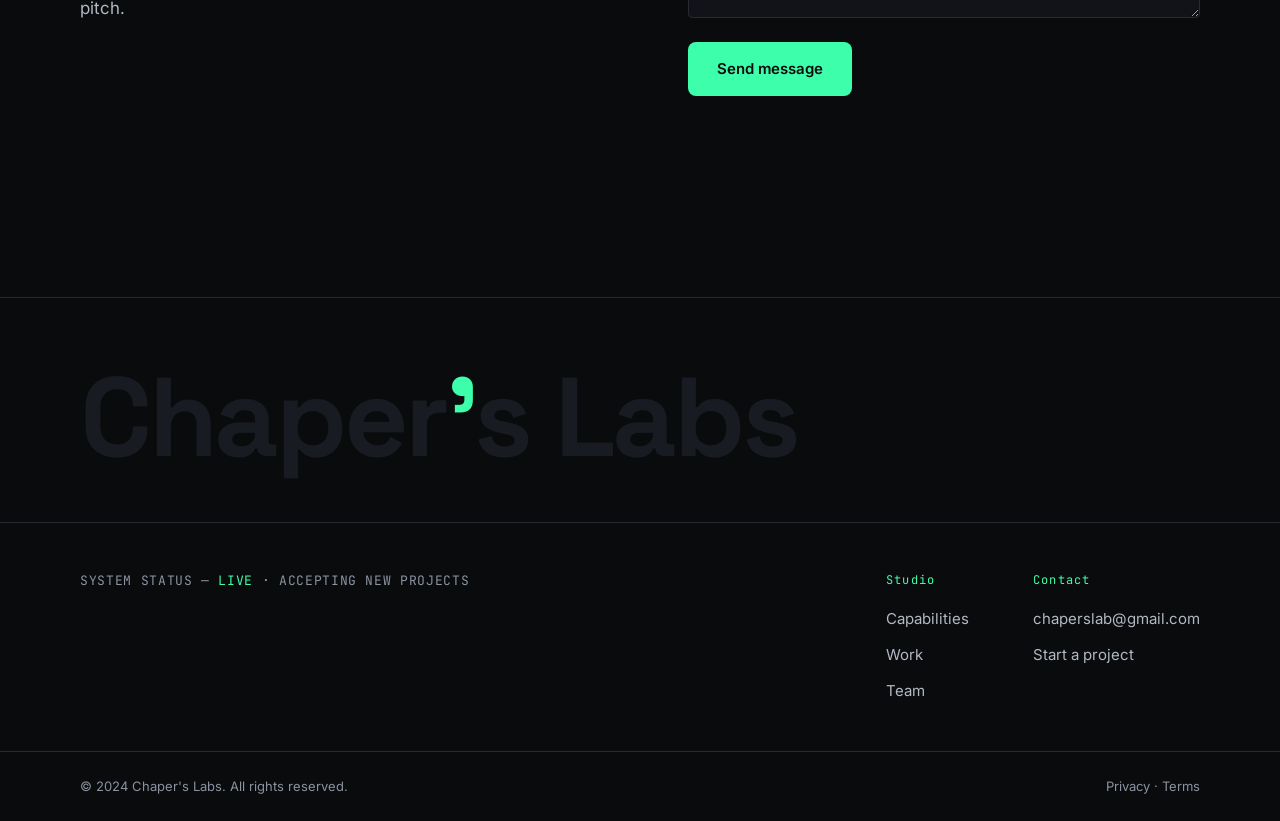
==== commit d3bf6bc7: "Add files via upload" ====
--- a/en.html
+++ b/en.html
@@ -5,6 +5,7 @@
   <meta name="viewport" content="width=device-width, initial-scale=1.0">
   <title>Chaper's Labs — Not a website. A system.</title>
   <meta name="description" content="Chaper's Labs engineers websites, UI/UX, and SEO systems for small and medium-sized businesses, with the precision of a product team.">
+  <meta name="robots" content="index, follow">
   <meta name="theme-color" content="#0A0B0D">
   <meta property="og:title" content="Chaper's Labs — Not a website. A system.">
   <meta property="og:description" content="Enterprise-grade websites, UI/UX design, and SEO for small and medium-sized businesses.">
@@ -139,8 +140,8 @@
         </h1>
         <div class="opening-connector reveal" aria-hidden="true"></div>
         <div class="opening-meta reveal">
-          <p class="opening-lead">Chaper's Labs — websites, UI/UX, and SEO systems for
-            businesses that are done hoping their digital presence works.</p>
+          <p class="opening-lead">We create custom websites for small and
+            medium-sized businesses looking to grow and stand out online.</p>
           <a class="btn btn-primary" href="#contact"><span>Start a project</span></a>
         </div>
       </div>
@@ -191,21 +192,21 @@
             </li>
             <li class="system-node" style="--i:1;">
               <p class="mono cap-index">02 / 04</p>
-              <h3>Design</h3>
-              <p>A complete visual and interaction system, validated
-                against real references before a single page is built.</p>
+              <h3>Designed for your customers</h3>
+              <p>We create a clear experience so your customers can
+                easily find what they need.</p>
             </li>
             <li class="system-node" style="--i:2;">
               <p class="mono cap-index">03 / 04</p>
-              <h3>Build</h3>
-              <p>Hand-built, performance-first, accessible code — no
-                bloated dependencies, nothing shipped we can't explain.</p>
+              <h3>Built for every screen</h3>
+              <p>We build your website to work seamlessly across
+                desktop, tablet and mobile.</p>
             </li>
             <li class="system-node" style="--i:3;">
               <p class="mono cap-index">04 / 04</p>
-              <h3>Grow</h3>
-              <p>Launch is day one. SEO, iteration, and measurement
-                continue on a fixed cadence after that.</p>
+              <h3>Built to grow</h3>
+              <p>We prepare your website to be discoverable and evolve
+                alongside your business.</p>
             </li>
           </ol>
         </div>
@@ -221,12 +222,12 @@
          confident ease-out deceleration) when it scrolls into view via
          IntersectionObserver, then holds permanently; reduced motion shows
          0.6s immediately. -->
-    <section class="beat beat-performance" id="performance" data-section-label="SEC 03/09 — RESULT" aria-label="0.6 seconds average load time across every site we ship.">
+    <section class="beat beat-performance" id="performance" data-section-label="SEC 03/09 — RESULT" aria-label="2.0 seconds average load time across every site we ship.">
       <div class="performance-frame" aria-hidden="true">
         <span class="tl"></span><span class="tr"></span><span class="bl"></span><span class="br"></span>
       </div>
       <div class="container performance-inner">
-        <p class="performance-number" id="performance-number" aria-hidden="true">0.0s</p>
+        <p class="performance-number" id="performance-number" aria-hidden="true"><span id="performance-number-value">0.0s</span></p>
         <p class="performance-line" aria-hidden="true">Average load time across every site we ship.</p>
       </div>
     </section>
@@ -246,31 +247,32 @@
       <div class="container">
         <p class="eyebrow reveal"><span class="dot" aria-hidden="true"></span>What we build</p>
         <h2 id="cap-heading" class="beat-title reveal">Three layers. One product.</h2>
-        <p class="beat-subtitle reveal">Design, development and growth aren't separate
-          hand-offs here — they're layers of the same system, built to align.</p>
+        <p class="beat-subtitle reveal">Design, development and growth work
+          together to build a stronger digital presence. Explore each area to
+          discover how we can help your business.</p>
 
         <div class="layers-widget reveal">
           <div class="layers-controls" role="tablist" aria-label="Product layers" aria-orientation="vertical">
             <button type="button" class="layers-tab is-active" role="tab" id="tl-tab-1"
               aria-selected="true" aria-controls="layers-stage" data-target="1" tabindex="0">
               <span class="mono cap-index">01</span>
-              <span class="layers-tab-title">Website Design &amp; Development</span>
-              <span class="layers-tab-desc">Fast, responsive websites — designed to
-                look sharp, work flawlessly, and scale with your business.</span>
+              <span class="layers-tab-title">Web Development</span>
+              <span class="layers-tab-desc">We build fast, responsive websites
+                designed to work across different devices.</span>
             </button>
             <button type="button" class="layers-tab" role="tab" id="tl-tab-2"
               aria-selected="false" aria-controls="layers-stage" data-target="2" tabindex="-1">
               <span class="mono cap-index">02</span>
               <span class="layers-tab-title">UI / UX Design</span>
-              <span class="layers-tab-desc">Wireframes and flow, resolved before
-                a single pixel is final.</span>
+              <span class="layers-tab-desc">We design how your website looks and
+                make it simple for your customers to navigate.</span>
             </button>
             <button type="button" class="layers-tab" role="tab" id="tl-tab-3"
               aria-selected="false" aria-controls="layers-stage" data-target="3" tabindex="-1">
               <span class="mono cap-index">03</span>
-              <span class="layers-tab-title">SEO &amp; Growth</span>
-              <span class="layers-tab-desc">Built to load fast, rank well, and help
-                the right people find your business.</span>
+              <span class="layers-tab-title">SEO</span>
+              <span class="layers-tab-desc">We optimize your website to help
+                customers find your business through search engines like Google.</span>
             </button>
             <button type="button" class="layers-tab layers-tab-all" role="tab" id="tl-tab-all"
               aria-selected="false" aria-controls="layers-stage" data-target="all" tabindex="-1">
@@ -415,25 +417,25 @@
         <div class="work-carousel-stage" id="work-stage">
           <div class="work-slide" data-index="0" aria-hidden="true">
             <div class="work-slide-frame">
-              <img src="https://raw.githubusercontent.com/tobikadachi937/chaperslab/refs/heads/main/project_3_1440x960.webp" alt="Fundación La Libertad website" width="1440" height="960" loading="lazy" decoding="async">
+              <img src="https://raw.githubusercontent.com/tobikadachi937/chaperslab/refs/heads/main/libertad.webp" alt="Fundación La Libertad website" width="1440" height="960" loading="lazy" decoding="async">
               <span class="work-slide-lock" aria-hidden="true"><i></i><i></i><i></i><i></i></span>
             </div>
           </div>
           <div class="work-slide" data-index="1" aria-hidden="true">
             <div class="work-slide-frame">
-              <img src="https://raw.githubusercontent.com/tobikadachi937/chaperslab/refs/heads/main/project_2_1440x960.webp" alt="Parker &amp; Sons website" width="1440" height="960" loading="lazy" decoding="async">
+              <img src="https://raw.githubusercontent.com/tobikadachi937/chaperslab/refs/heads/main/parker-sons.webp" alt="Parker &amp; Sons website" width="1440" height="960" loading="lazy" decoding="async">
               <span class="work-slide-lock" aria-hidden="true"><i></i><i></i><i></i><i></i></span>
             </div>
           </div>
           <div class="work-slide" data-index="2" aria-hidden="true">
             <div class="work-slide-frame">
-              <img src="https://raw.githubusercontent.com/tobikadachi937/chaperslab/refs/heads/main/project_4_1440x960.webp" alt="Moonleaf Cleaning website" width="1440" height="960" loading="lazy" decoding="async">
+              <img src="https://raw.githubusercontent.com/tobikadachi937/chaperslab/refs/heads/main/moonleaf.webp" alt="Moonleaf Cleaning website" width="1440" height="960" loading="lazy" decoding="async">
               <span class="work-slide-lock" aria-hidden="true"><i></i><i></i><i></i><i></i></span>
             </div>
           </div>
           <div class="work-slide" data-index="3" aria-hidden="true">
             <div class="work-slide-frame">
-              <img src="https://raw.githubusercontent.com/tobikadachi937/chaperslab/refs/heads/main/project_1_1440x960.webp" alt="Boothe's website" width="1440" height="960" loading="lazy" decoding="async">
+              <img src="https://raw.githubusercontent.com/tobikadachi937/chaperslab/refs/heads/main/boothe.webp" alt="Boothe's website" width="1440" height="960" loading="lazy" decoding="async">
               <span class="work-slide-lock" aria-hidden="true"><i></i><i></i><i></i><i></i></span>
             </div>
           </div>
@@ -448,7 +450,7 @@
         <div class="work-info" id="work-info">
           <h3 id="work-info-title">Fundación La Libertad</h3>
           <p class="work-slide-category" id="work-info-category" hidden></p>
-          <p class="work-slide-desc" id="work-info-desc">A community park and center offering spaces for sports, education, and a wide range of courses for the local community.</p>
+          <p class="work-slide-desc" id="work-info-desc">Digital experience for an initiative focused on community, sports and education.</p>
           <a class="work-slide-cta" href="https://lalibertadcr.org/" id="work-info-cta" target="_blank" rel="noopener noreferrer">
             <span class="work-slide-cta-word">View project</span>
             <svg class="work-cta-icon" width="16" height="16" viewBox="0 0 16 16" aria-hidden="true">
@@ -570,14 +572,18 @@
           <p class="hero-lead reveal">A short call is enough to know if
             we're a fit. No deck, no sales pitch.</p>
         </div>
-        <form class="contact-form reveal" id="contact-form" novalidate>
+        <form class="contact-form reveal" id="contact-form" name="contact" method="POST" data-netlify="true" data-netlify-honeypot="bot-field" novalidate>
+          <input type="hidden" name="form-name" value="contact">
+          <p class="form-honeypot" aria-hidden="true">
+            <label>Don't fill this out<input type="text" name="bot-field" tabindex="-1" autocomplete="off"></label>
+          </p>
           <div class="form-field">
             <label for="name">Name</label>
             <input type="text" id="name" name="name" autocomplete="name" required aria-required="true">
           </div>
           <div class="form-field">
-            <label for="email">Email</label>
-            <input type="email" id="email" name="email" autocomplete="email" required aria-required="true" aria-describedby="email-hint">
+            <label for="contact-info">Email or phone</label>
+            <input type="text" id="contact-info" name="contact" required aria-required="true" aria-describedby="email-hint">
             <span id="email-hint" class="field-hint">We'll reply within one business day.</span>
           </div>
           <div class="form-field">
@@ -585,7 +591,7 @@
             <textarea id="message" name="message" rows="4" required aria-required="true"></textarea>
           </div>
           <button type="submit" class="btn btn-primary" id="form-submit">
-            <span>Send message</span>
+            <span id="form-submit-label">Send message</span>
           </button>
           <div class="form-progress" id="form-progress" hidden aria-hidden="true"><span></span></div>
           <p class="form-status" id="form-status" role="status" aria-live="polite"></p>
@@ -595,8 +601,8 @@
           <div class="form-success" id="form-success" hidden>
             <div class="form-success-marks" aria-hidden="true"><i></i><i></i><i></i><i></i></div>
             <div class="form-success-line" aria-hidden="true"></div>
-            <p class="form-success-title">Message received.</p>
-            <p class="form-success-sub">We'll get back to you soon.</p>
+            <p class="form-success-title">Message sent.</p>
+            <p class="form-success-sub">Thanks for reaching out. We'll get back to you soon.</p>
             <button type="button" class="form-success-reset" id="form-success-reset">Send another message</button>
           </div>
         </form>
@@ -624,7 +630,7 @@
         <div>
           <p class="mono footer-heading">Contact</p>
           <ul>
-            <li><a href="mailto:hello@chaperslabs.com">hello@chaperslabs.com</a></li>
+            <li><a href="mailto:chaperslab@gmail.com">chaperslab@gmail.com</a></li>
             <li><a href="#contact">Start a project</a></li>
           </ul>
         </div>
--- a/styles.css
+++ b/styles.css
@@ -157,6 +157,11 @@
 
 .logo { display: flex; align-items: center; gap: 10px; font-family: var(--font-display); font-weight: 700; font-size: 1.0625rem; white-space: nowrap; }
 .logo-mark { width: 26px; height: 26px; color: var(--text-primary); flex-shrink: 0; }
+/* Desktop-only brand presence bump (~23%) — tablet/mobile untouched. */
+@media (min-width: 1024px) {
+  .logo { gap: 12px; font-size: 1.3125rem; }
+  .logo-mark { width: 32px; height: 32px; }
+}
 
 .primary-nav { display: none; }
 .primary-nav ul { display: flex; gap: var(--space-5); }
@@ -889,6 +894,12 @@
 .cta-title { font-size: clamp(1.75rem, 5vw, 3rem); margin: var(--space-3) 0 var(--space-4); }
 
 .contact-form { display: flex; flex-direction: column; gap: var(--space-4); }
+/* Netlify honeypot — off-screen (not display:none/hidden, which some bots
+   correctly skip filling regardless), and unreachable by keyboard/AT via
+   tabindex="-1" plus aria-hidden on the wrapper, so it never affects real
+   users. */
+.form-honeypot { position: absolute; width: 1px; height: 1px; overflow: hidden; left: -9999px; }
+
 .form-field { display: flex; flex-direction: column; gap: 8px; }
 .form-field label { font-size: 0.875rem; font-weight: 600; }
 .form-field input, .form-field textarea {
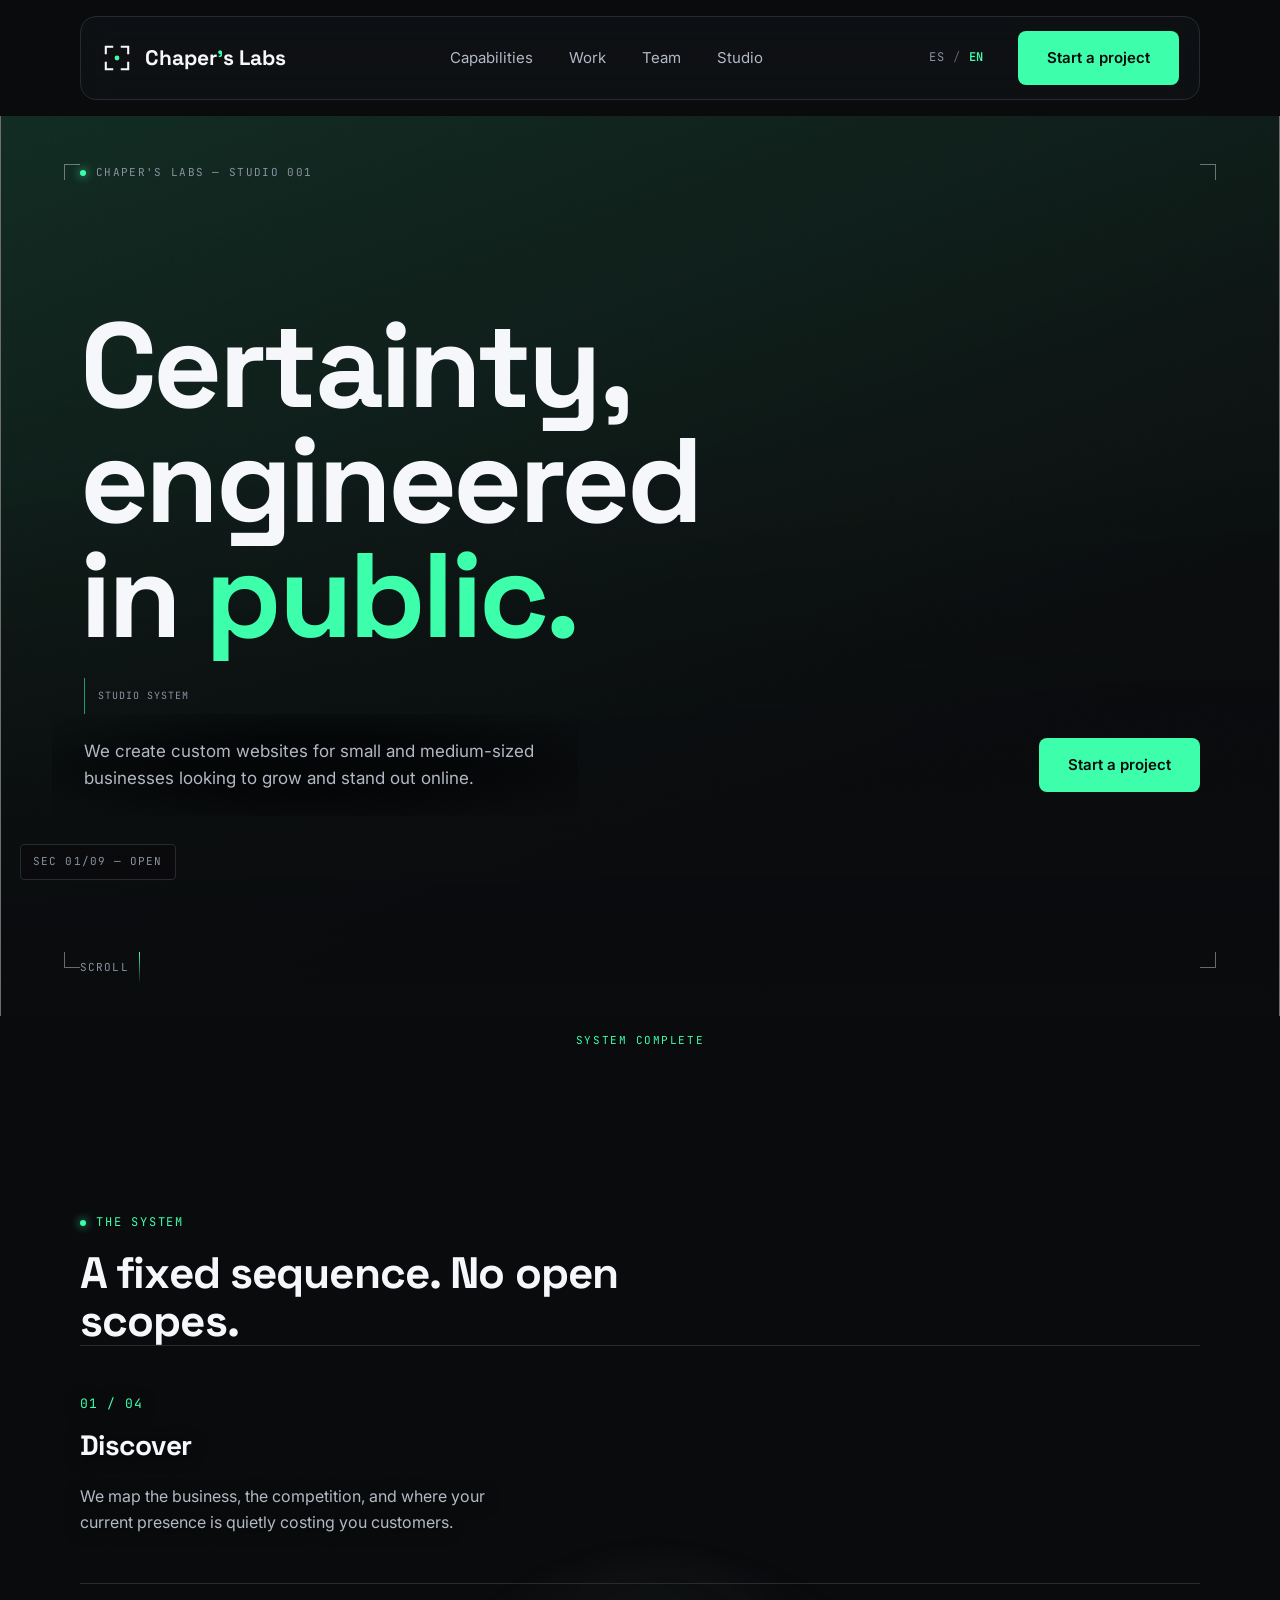
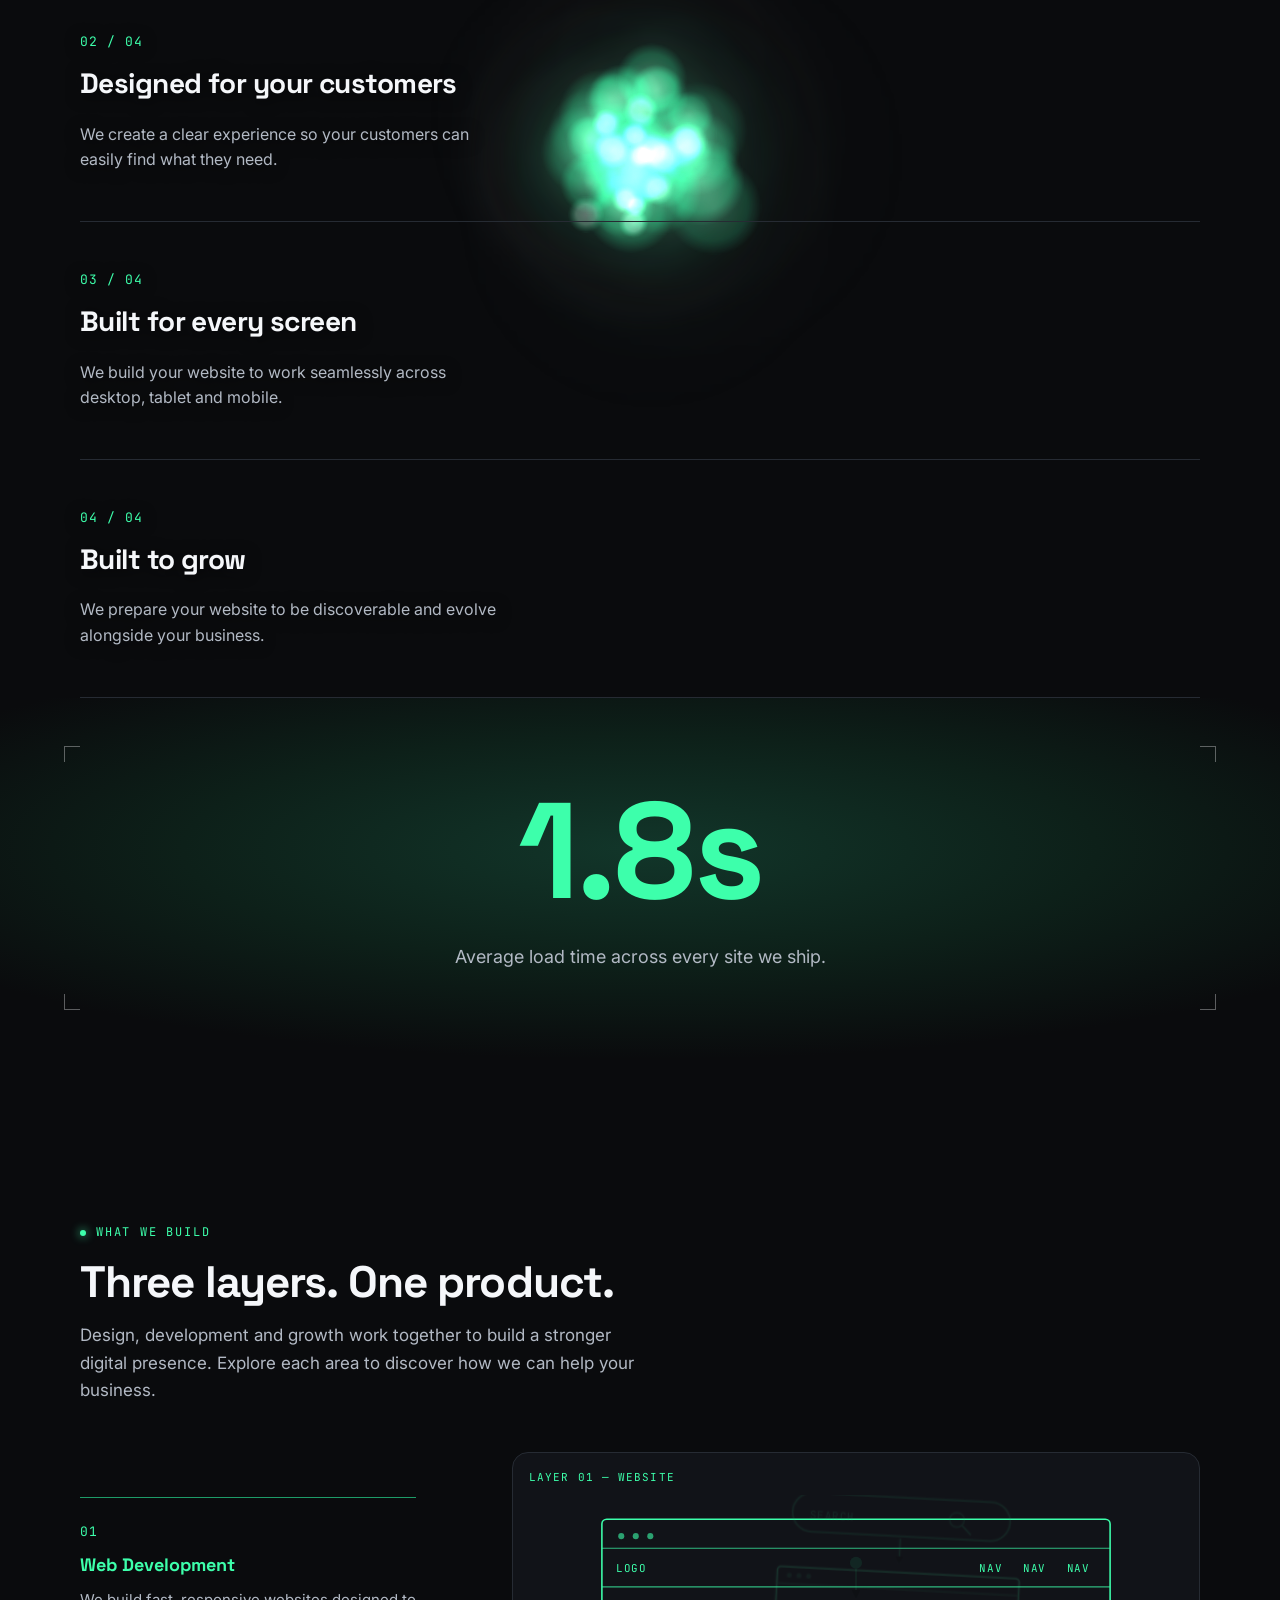
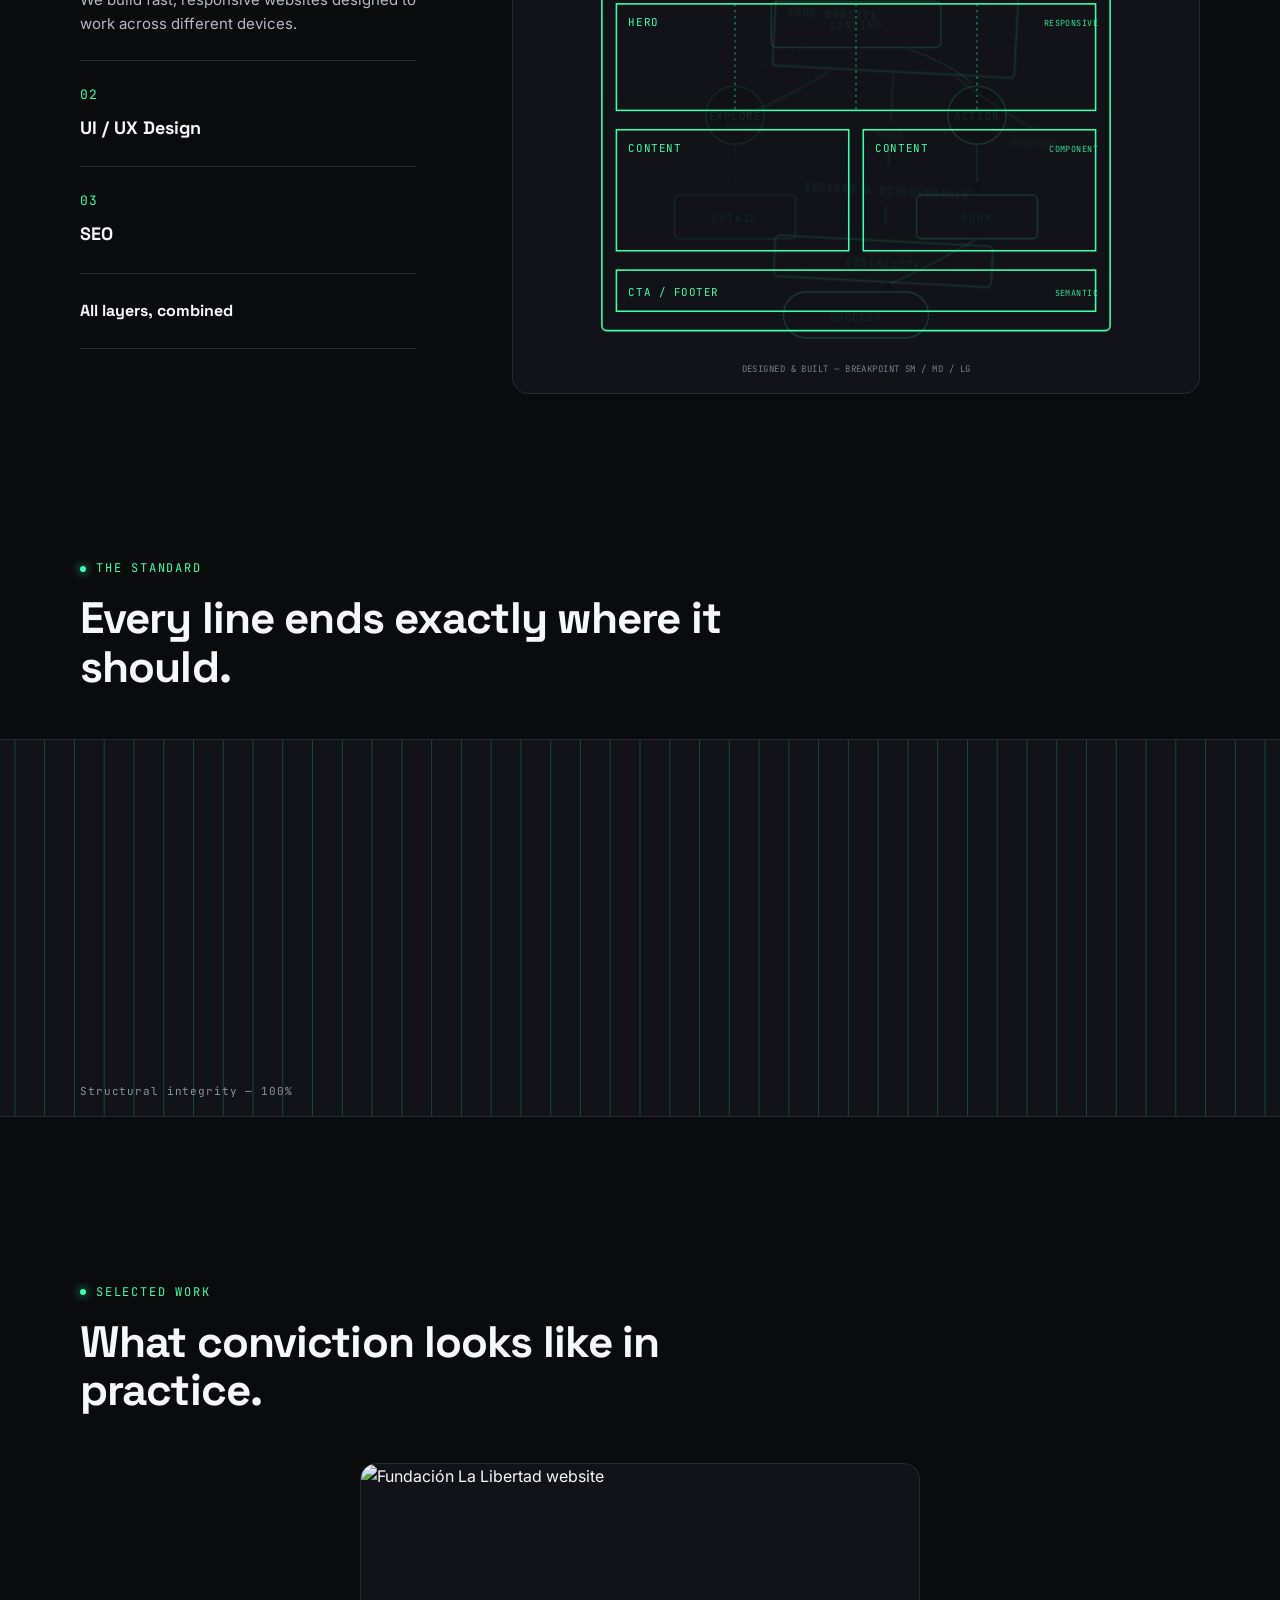
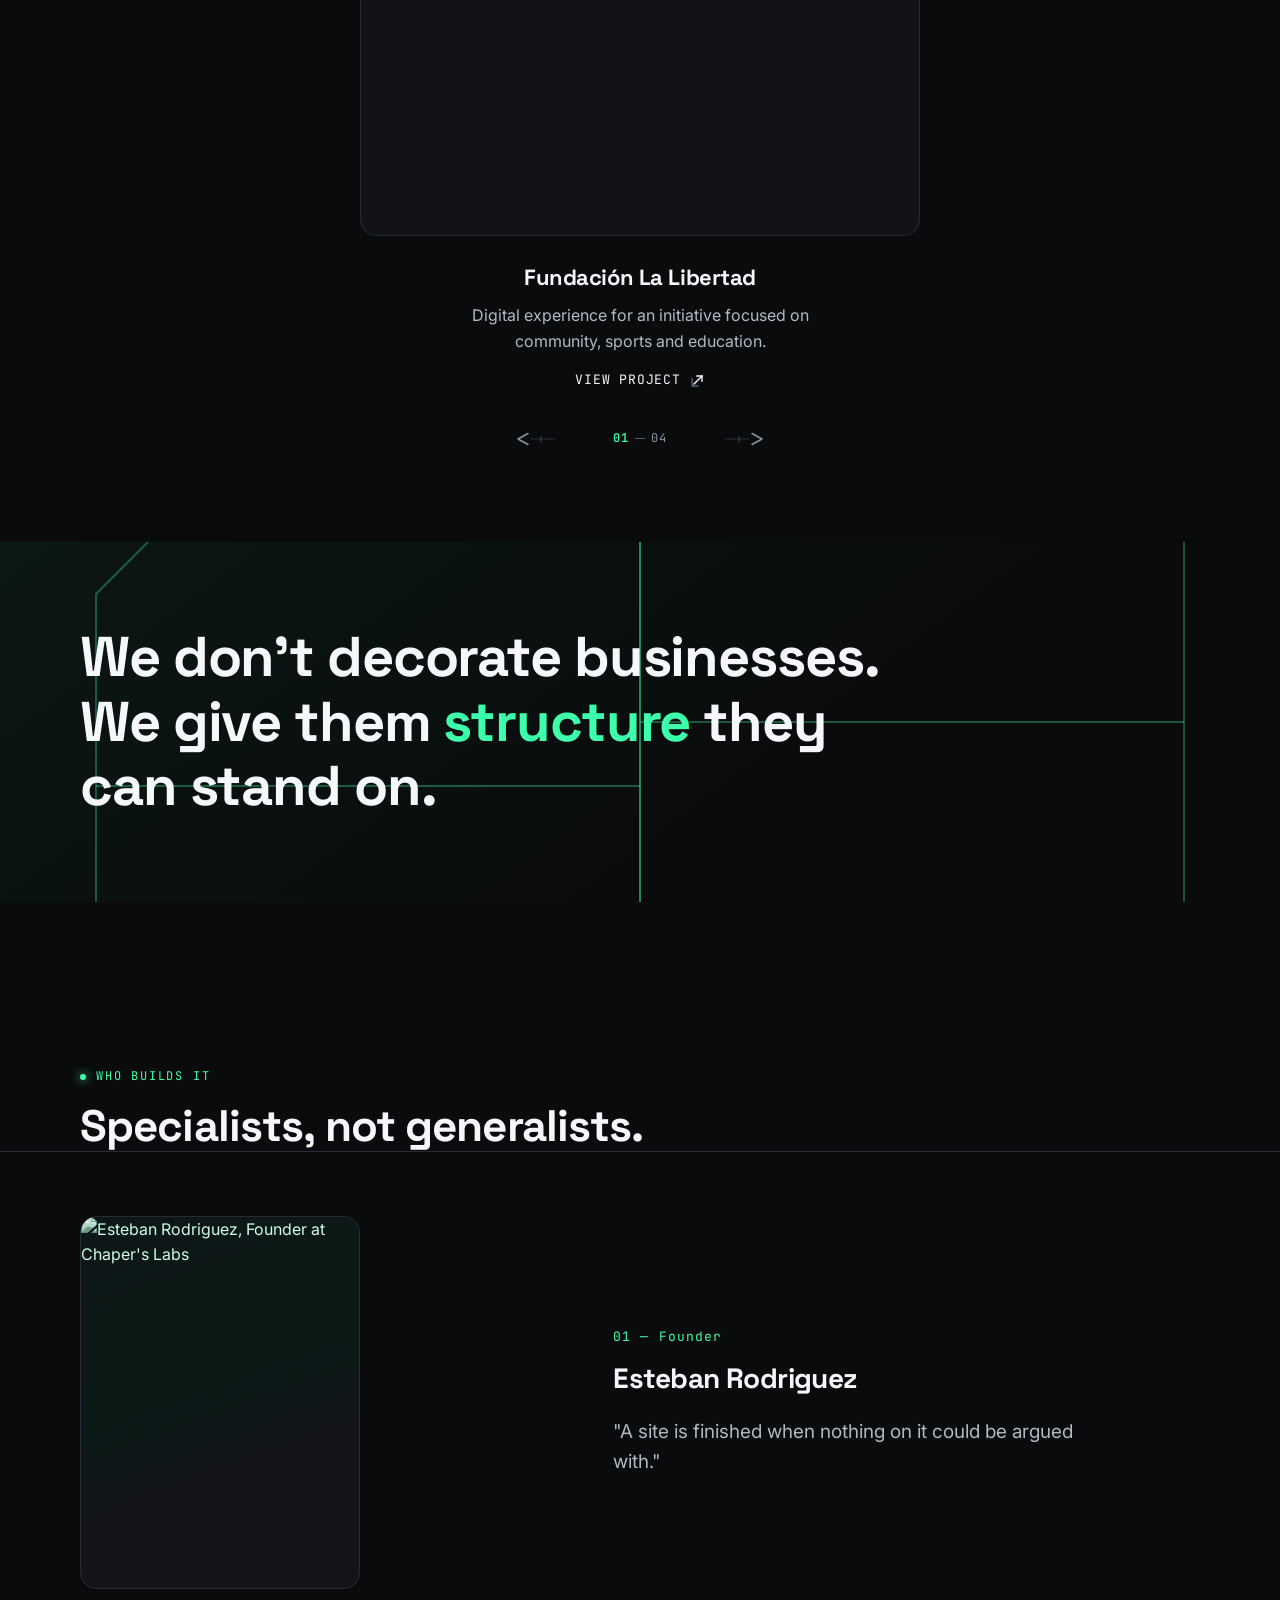
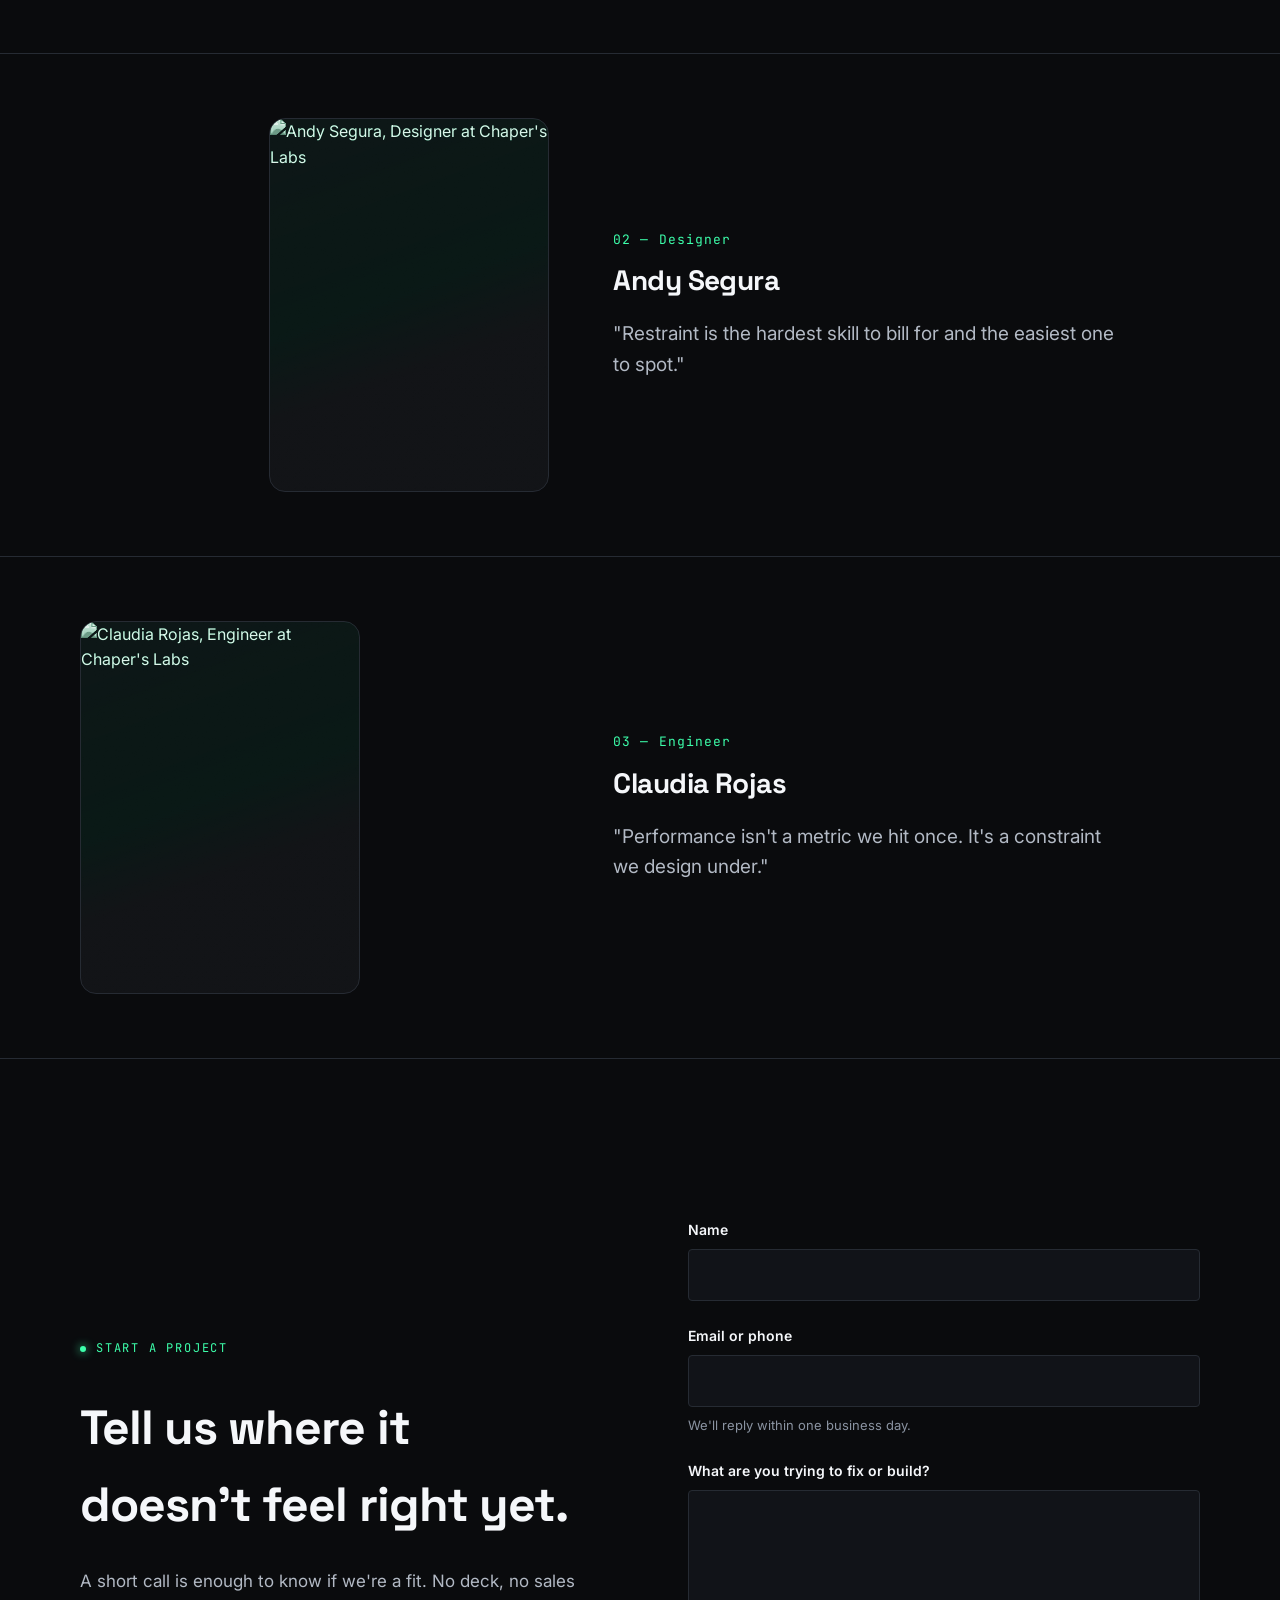
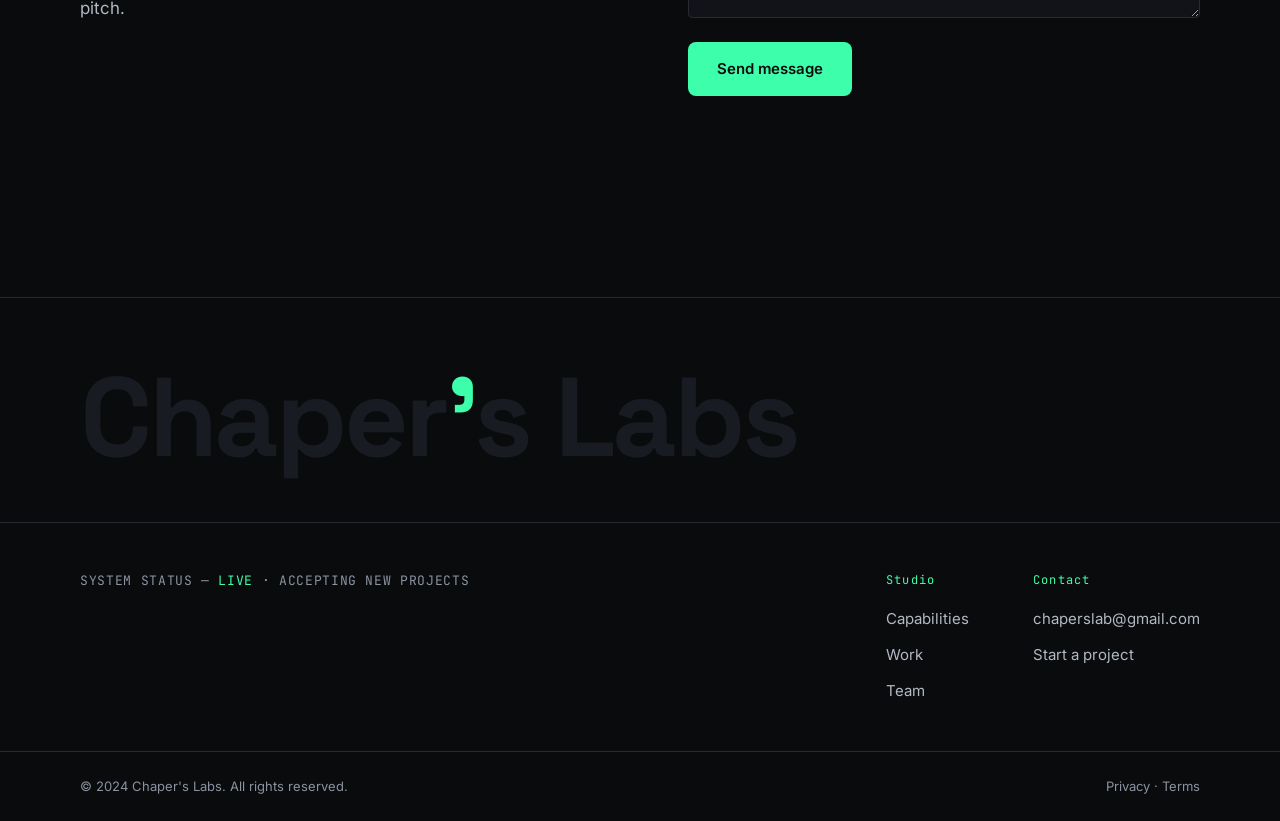
==== commit 2251883b: "Update en.html" ====
--- a/en.html
+++ b/en.html
@@ -572,7 +572,7 @@
           <p class="hero-lead reveal">A short call is enough to know if
             we're a fit. No deck, no sales pitch.</p>
         </div>
-        <form class="contact-form reveal" id="contact-form" name="contact" method="POST" data-netlify="true" data-netlify-honeypot="bot-field" novalidate>
+        <form class="contact-form reveal" id="contact-form" name="contact" netlify method="POST" data-netlify="true" data-netlify-honeypot="bot-field" novalidate>
           <input type="hidden" name="form-name" value="contact">
           <p class="form-honeypot" aria-hidden="true">
             <label>Don't fill this out<input type="text" name="bot-field" tabindex="-1" autocomplete="off"></label>
@@ -652,4 +652,4 @@
 
   <script src="main.js"></script>
 </body>
-</html>+</html>
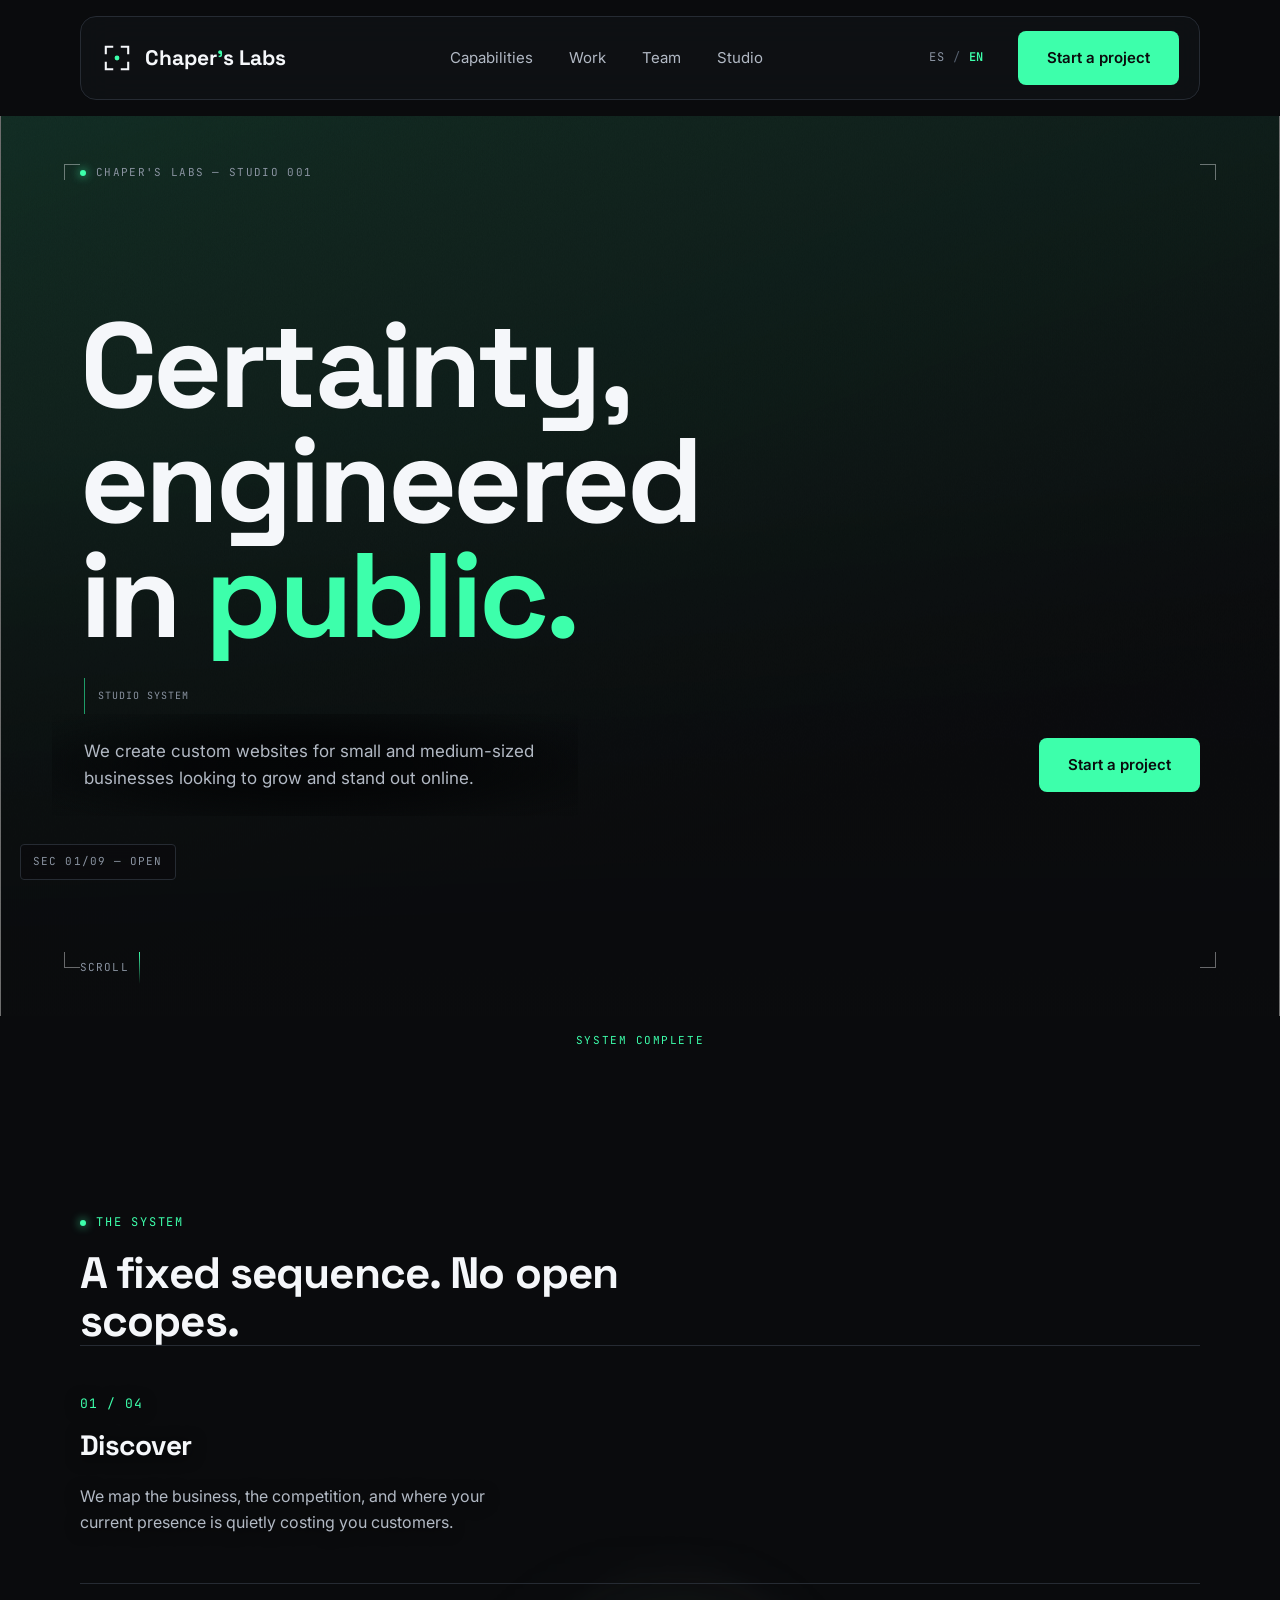
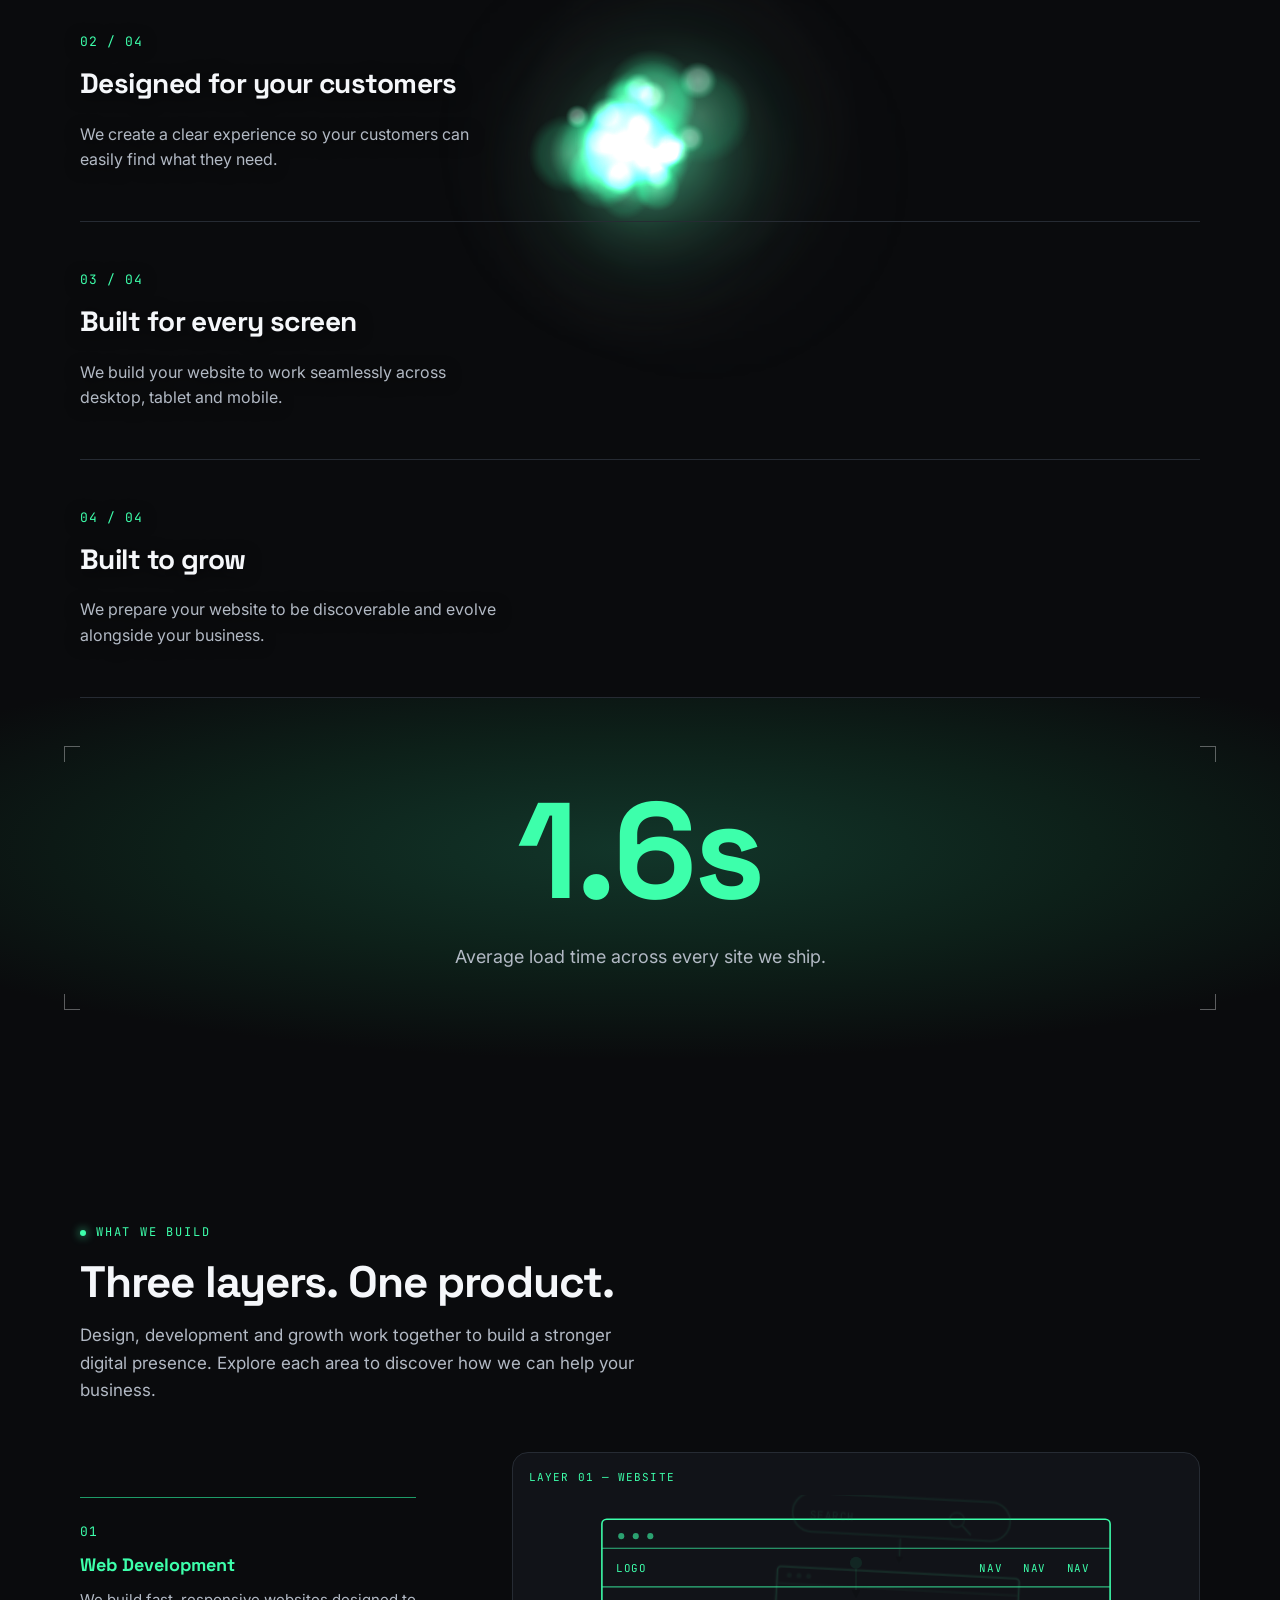
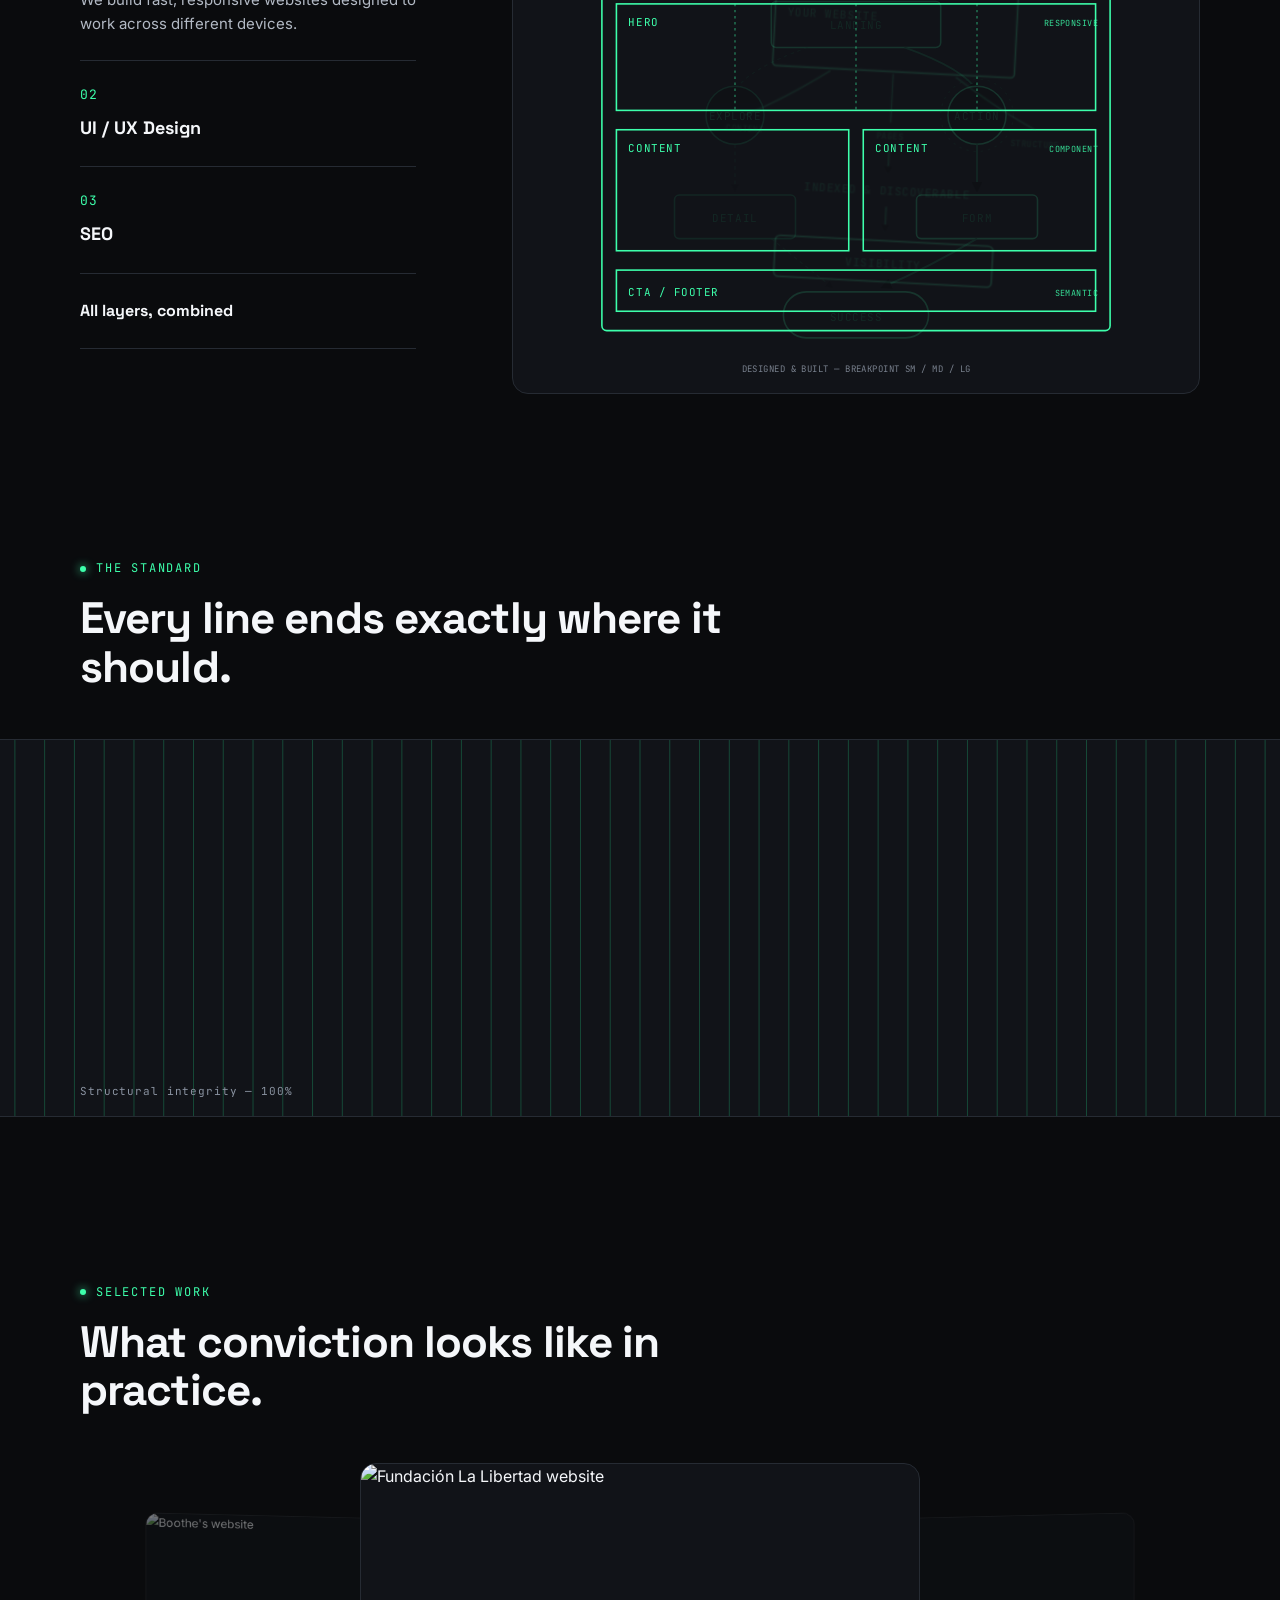
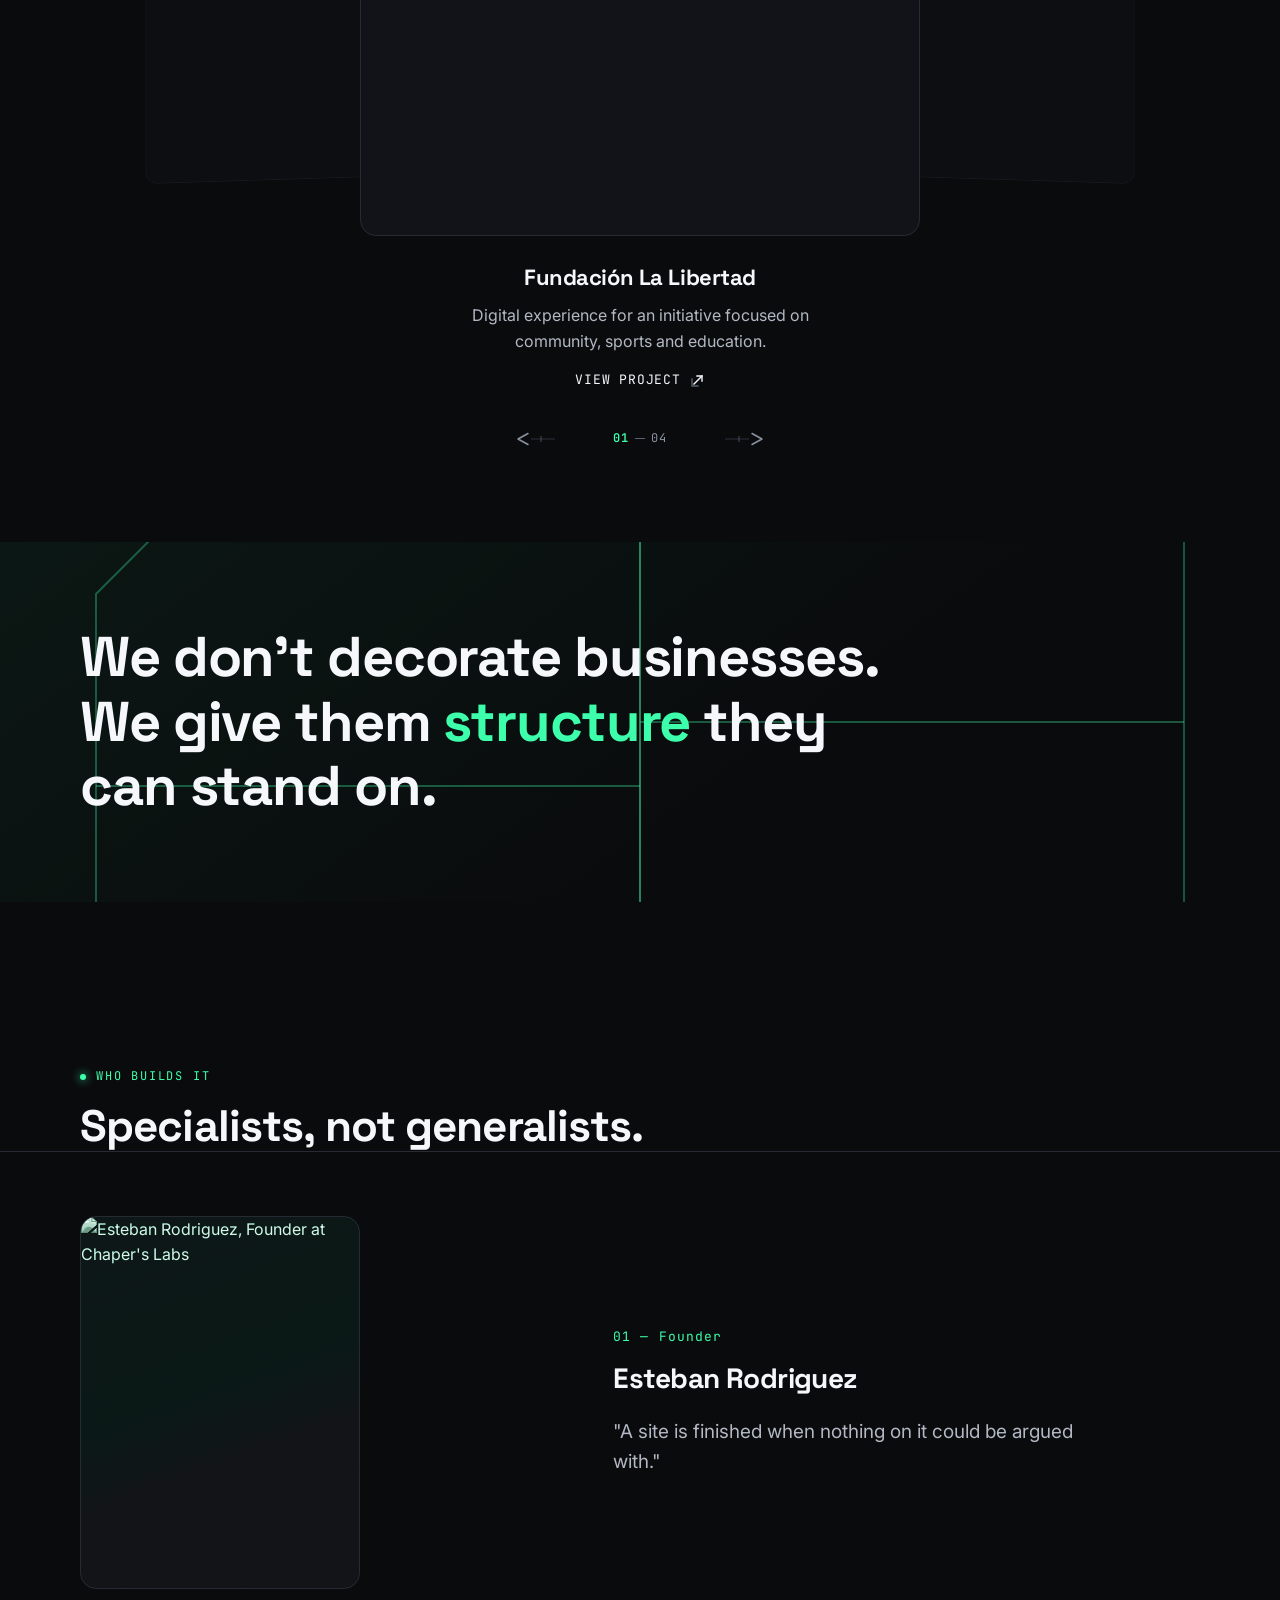
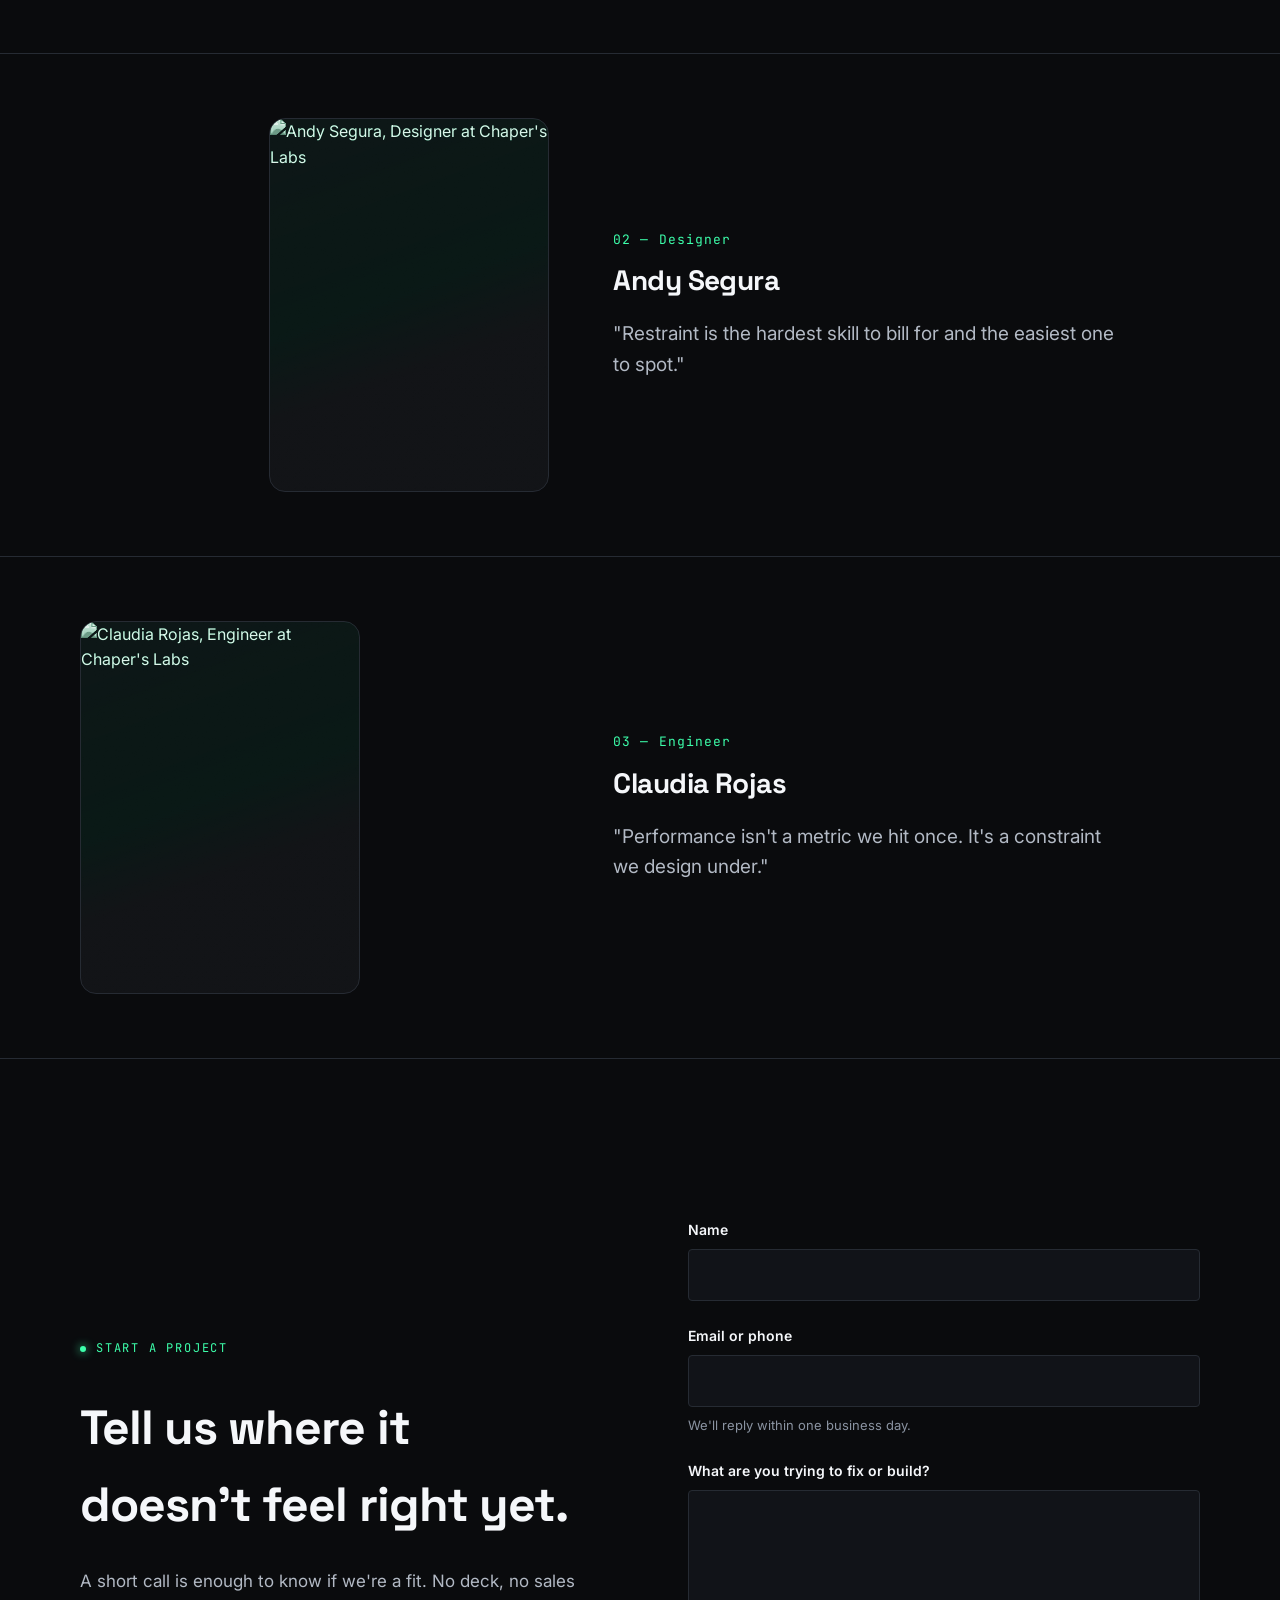
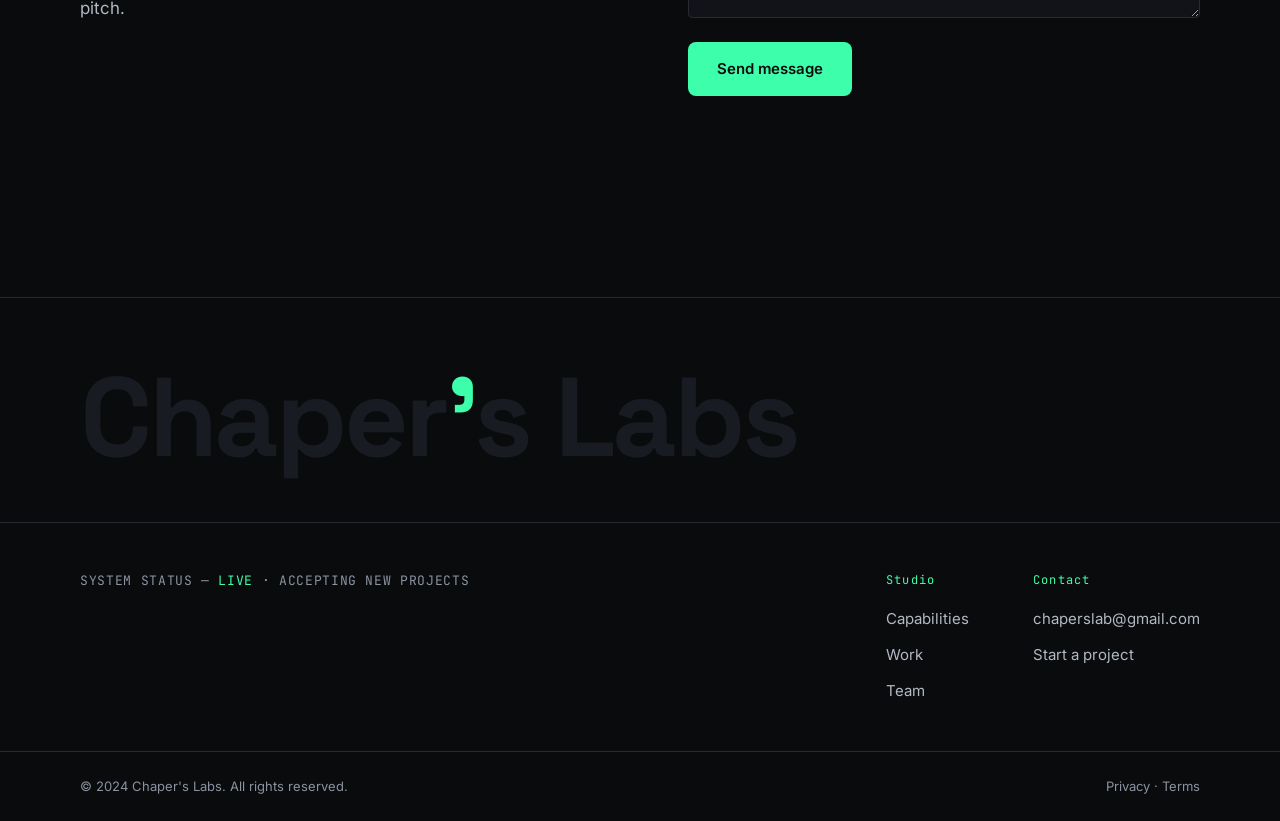
==== commit 64991b83: "Add files via upload" ====
--- a/en.html
+++ b/en.html
@@ -3,13 +3,20 @@
 <head>
   <meta charset="UTF-8">
   <meta name="viewport" content="width=device-width, initial-scale=1.0">
-  <title>Chaper's Labs — Not a website. A system.</title>
-  <meta name="description" content="Chaper's Labs engineers websites, UI/UX, and SEO systems for small and medium-sized businesses, with the precision of a product team.">
+  <title>Web Design, Development &amp; SEO for Small Businesses | Chaper's Labs</title>
+  <meta name="description" content="Custom web design, development, UI/UX and SEO for small and medium-sized businesses looking to build a stronger digital presence.">
   <meta name="robots" content="index, follow">
   <meta name="theme-color" content="#0A0B0D">
-  <meta property="og:title" content="Chaper's Labs — Not a website. A system.">
-  <meta property="og:description" content="Enterprise-grade websites, UI/UX design, and SEO for small and medium-sized businesses.">
+  <meta property="og:title" content="Web Design, Development &amp; SEO for Small Businesses | Chaper's Labs">
+  <meta property="og:description" content="Custom web design, development, UI/UX and SEO for small and medium-sized businesses looking to build a stronger digital presence.">
   <meta property="og:type" content="website">
+  <link rel="canonical" href="https://chaperslab.com/en.html">
+
+<link rel="alternate" hreflang="es-CR" href="https://chaperslab.com/">
+<link rel="alternate" hreflang="en" href="https://chaperslab.com/en.html">
+<link rel="alternate" hreflang="x-default" href="https://chaperslab.com/">
+
+<meta property="og:url" content="https://chaperslab.com/en.html">
 
   <!-- Favicon: uses the existing navbar brand mark (the corner-bracket +
        green dot logo), rendered on a dark tile so it reads correctly
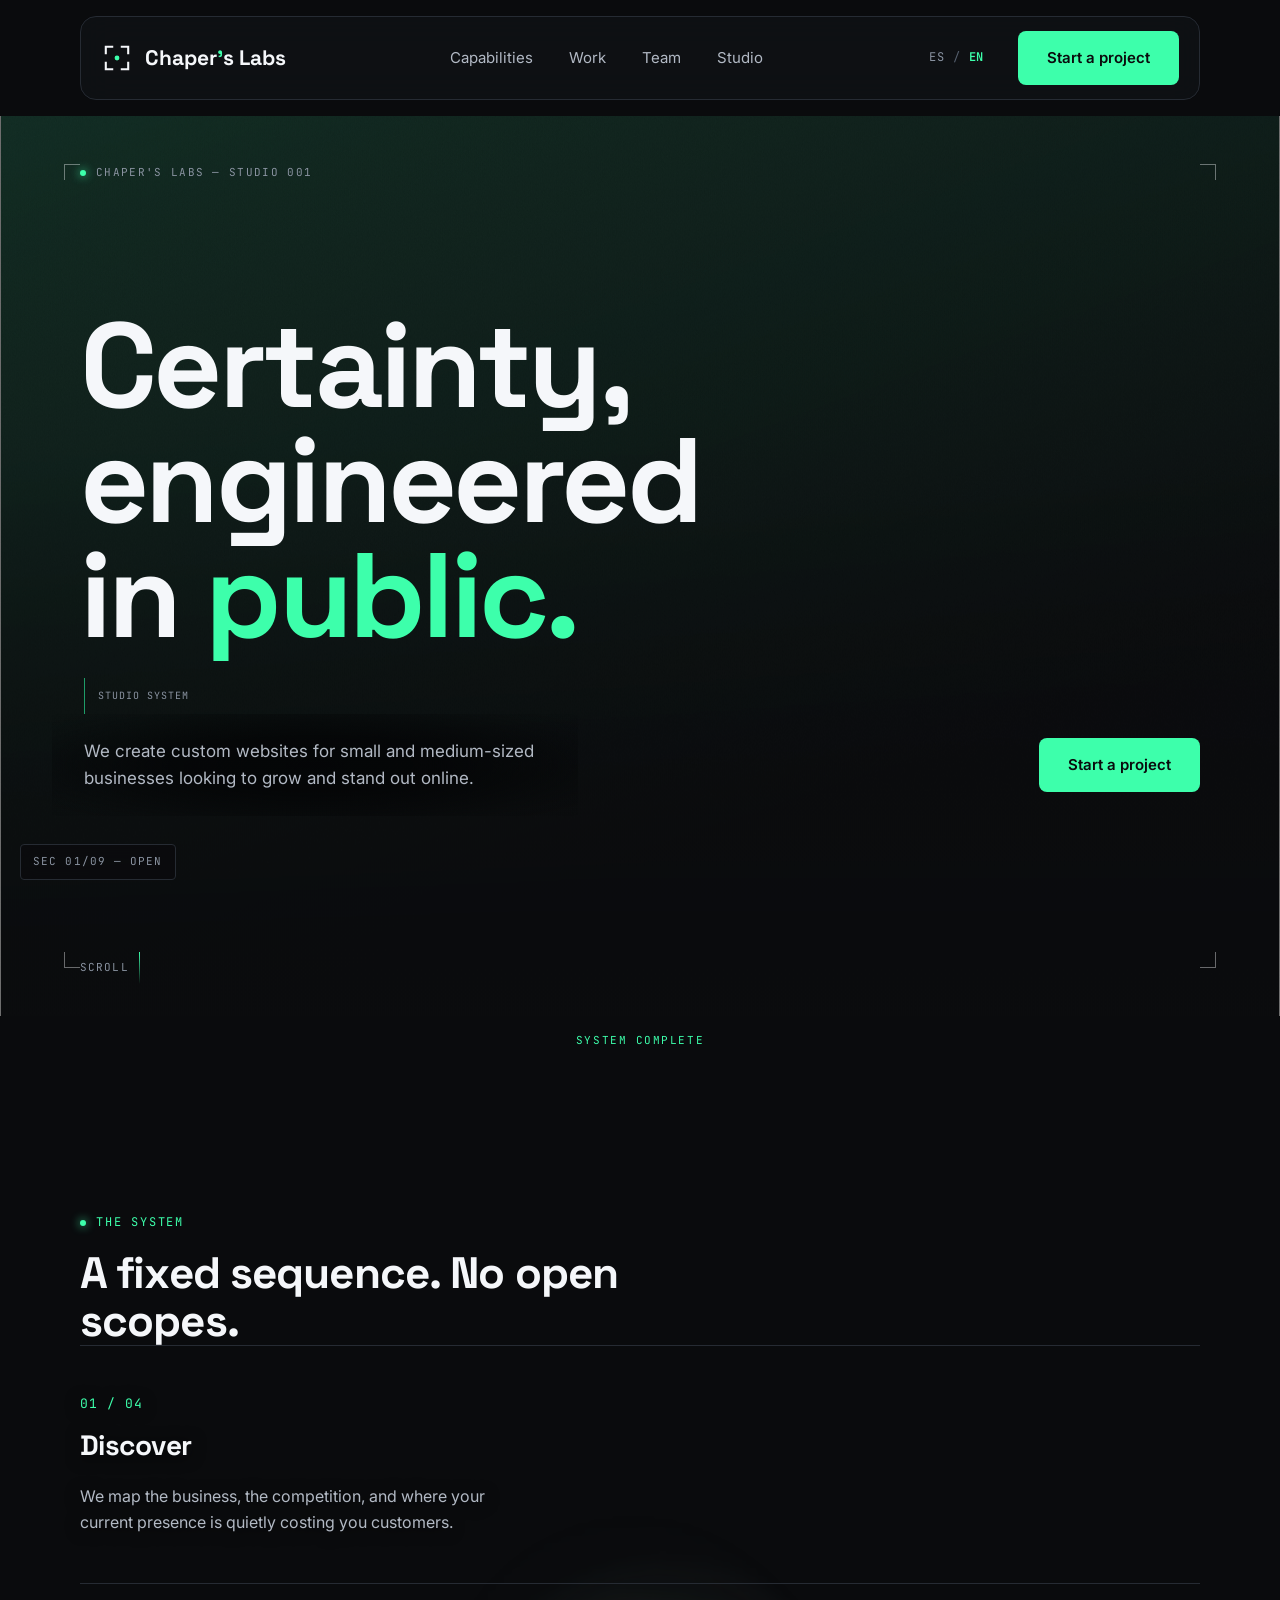
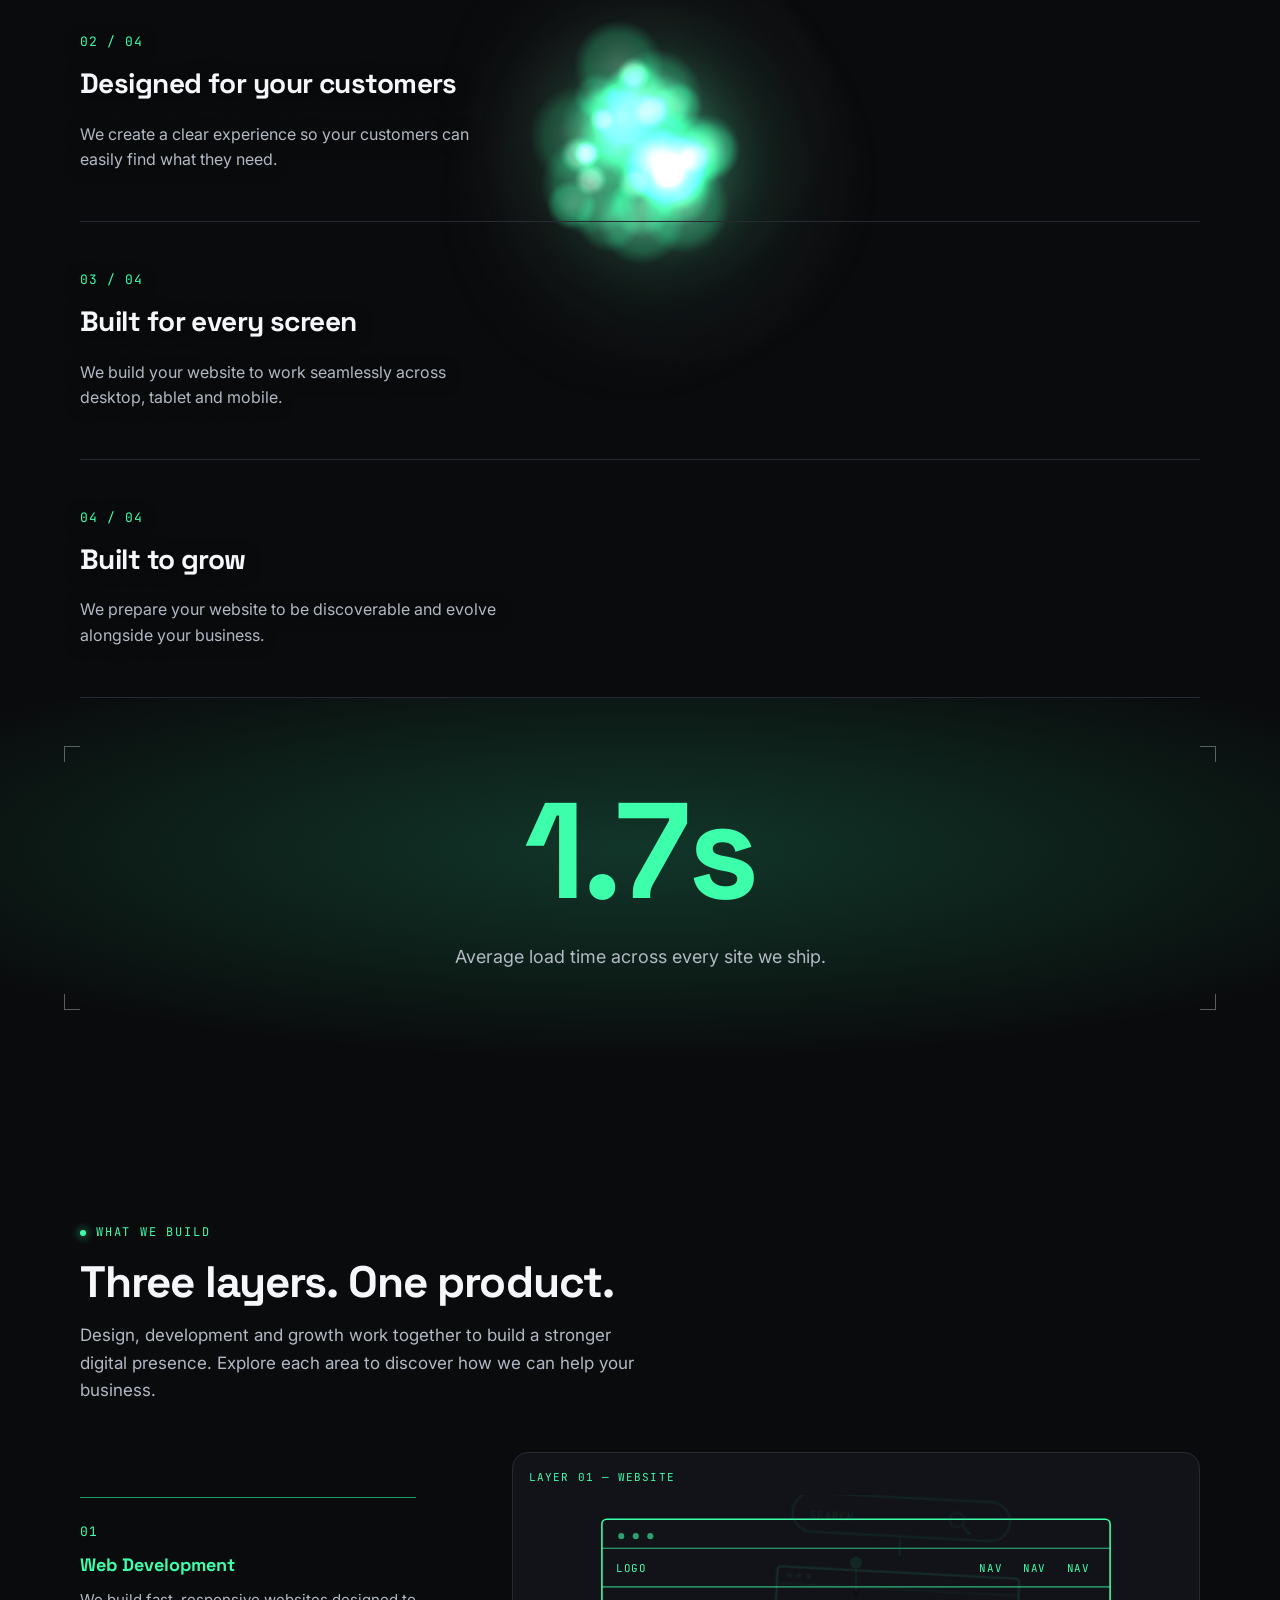
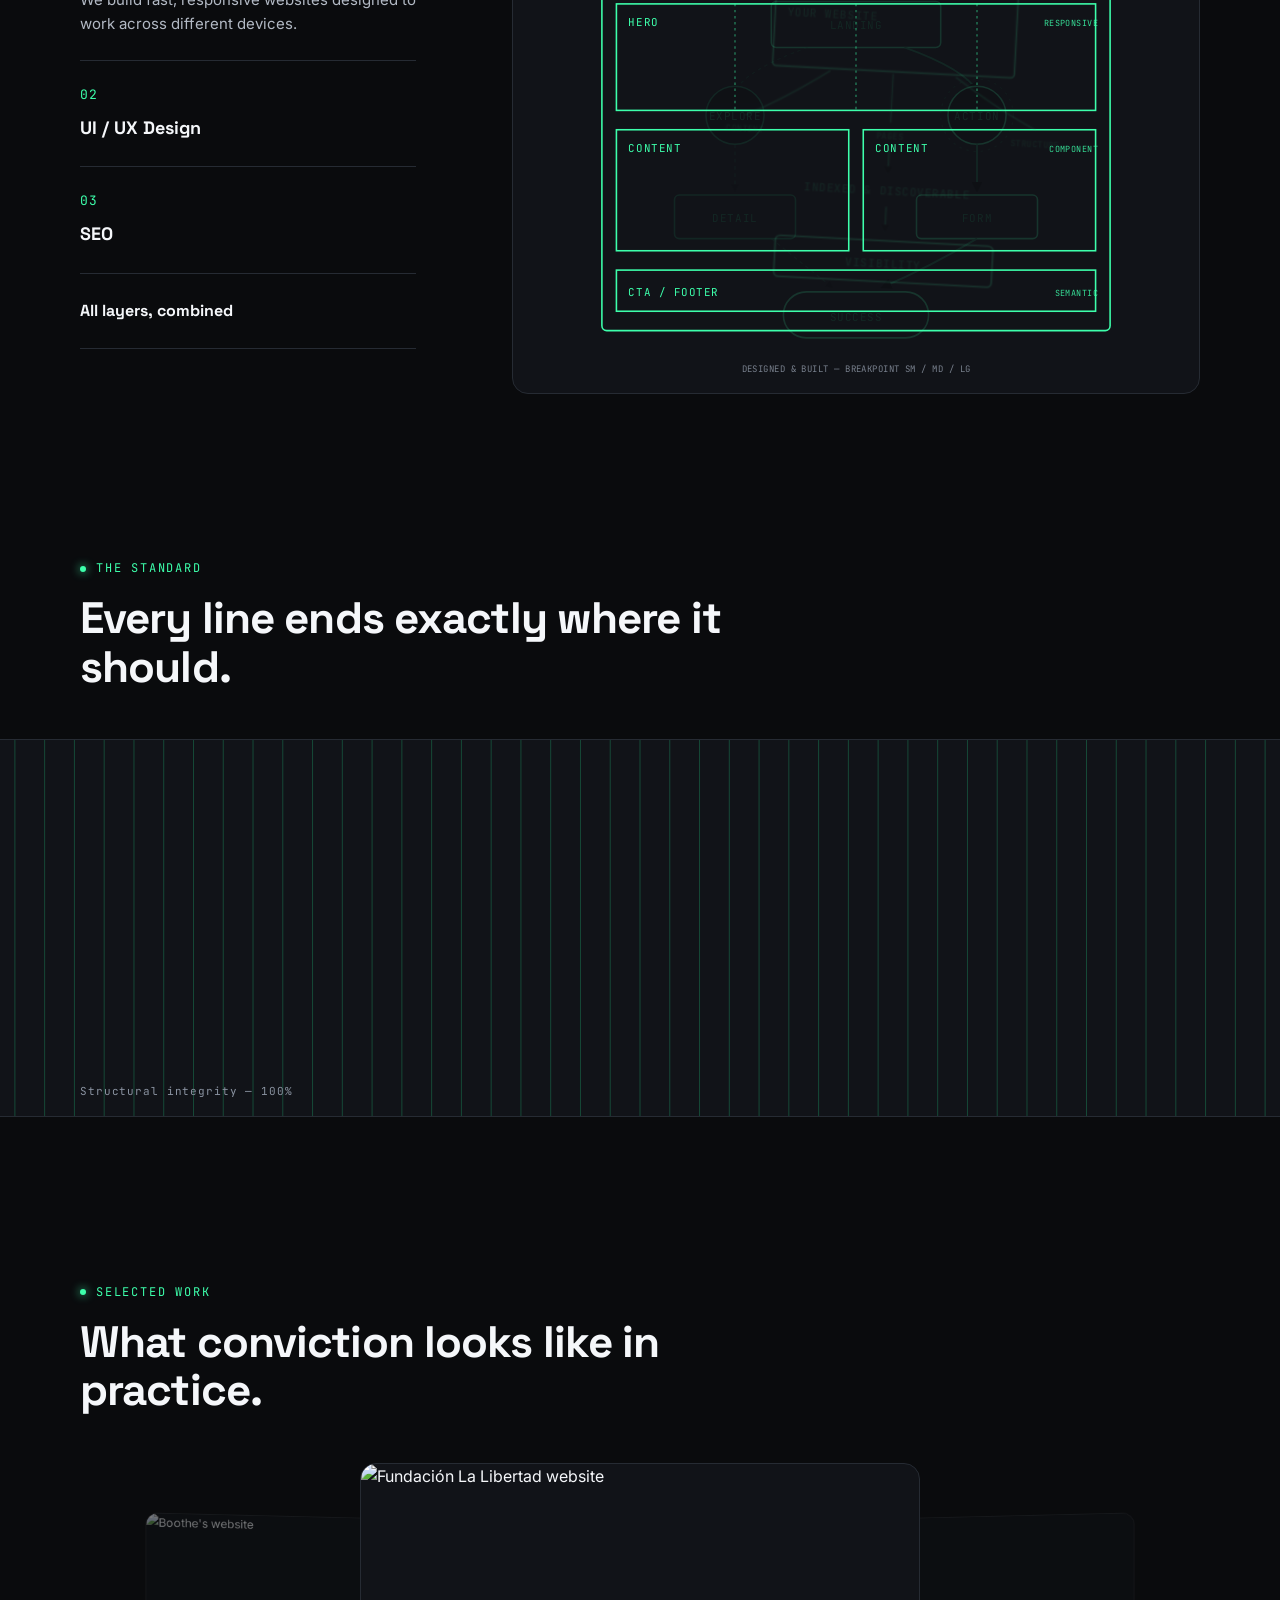
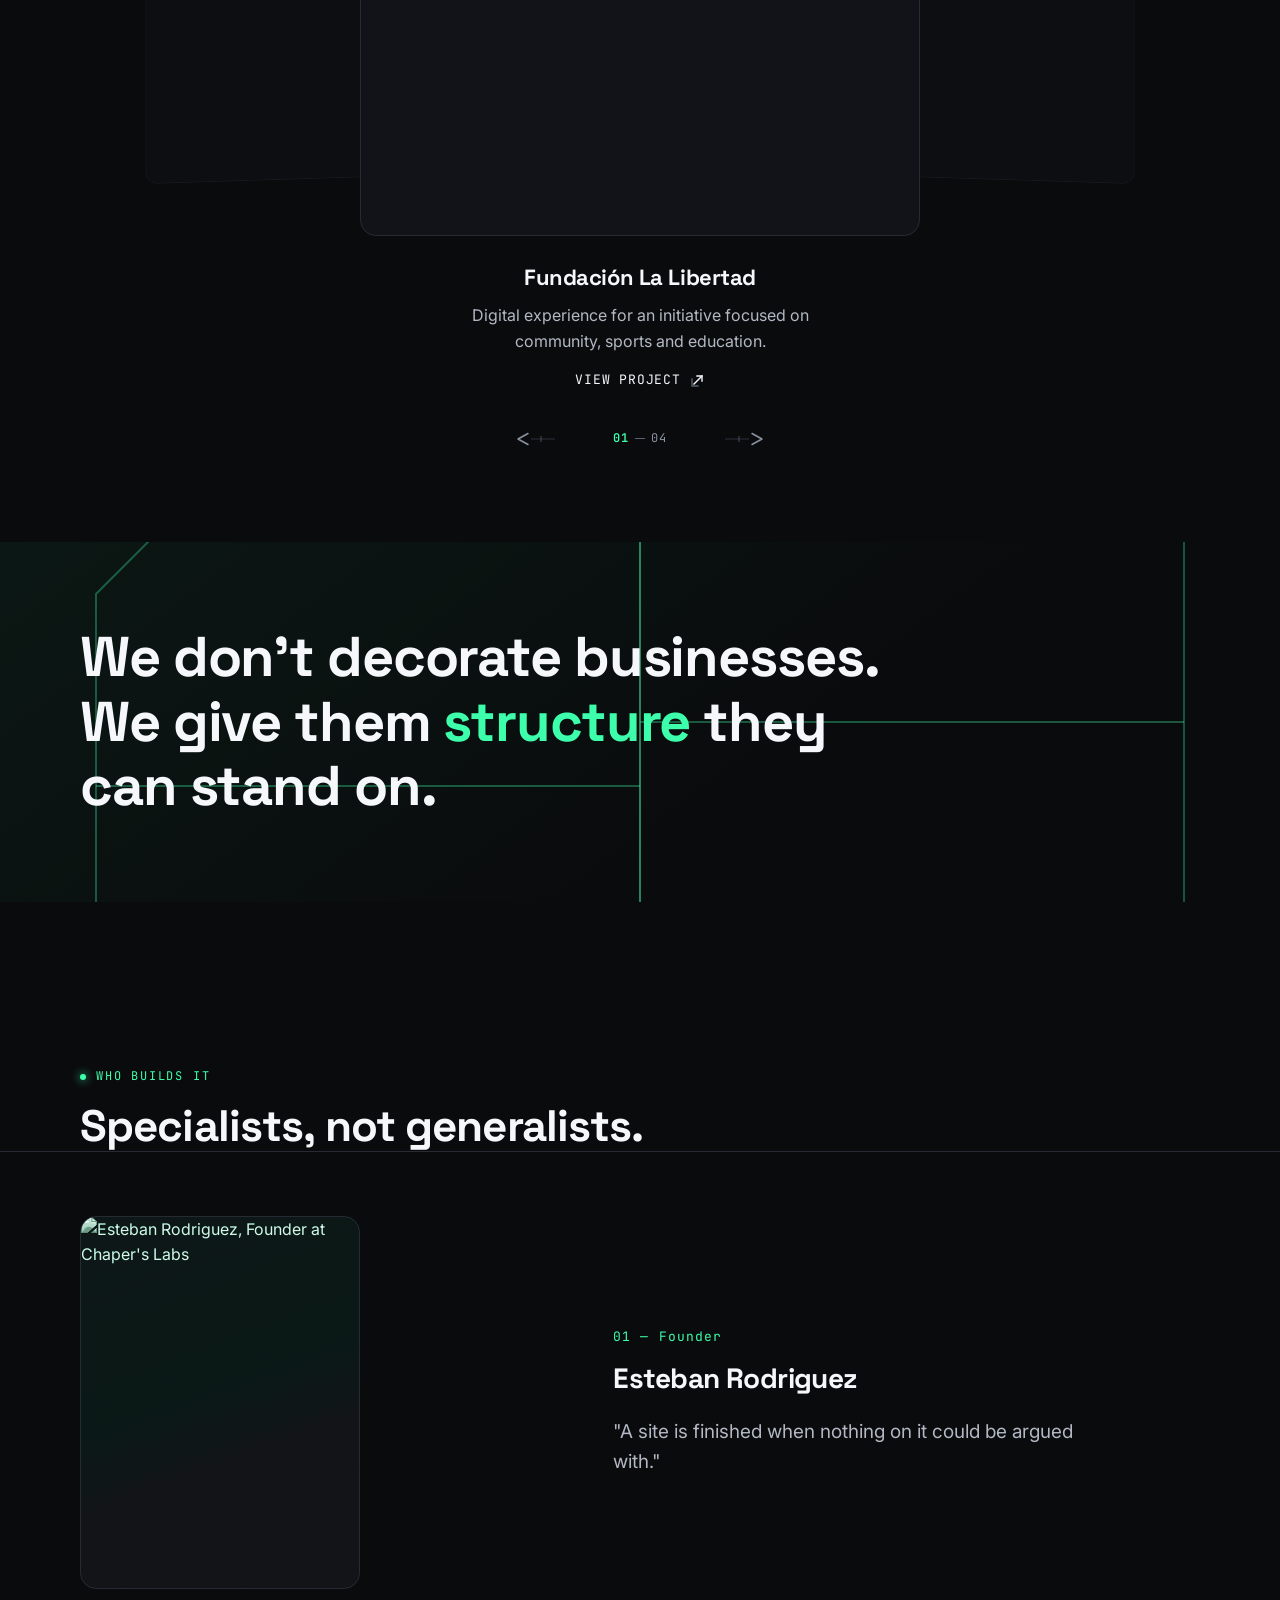
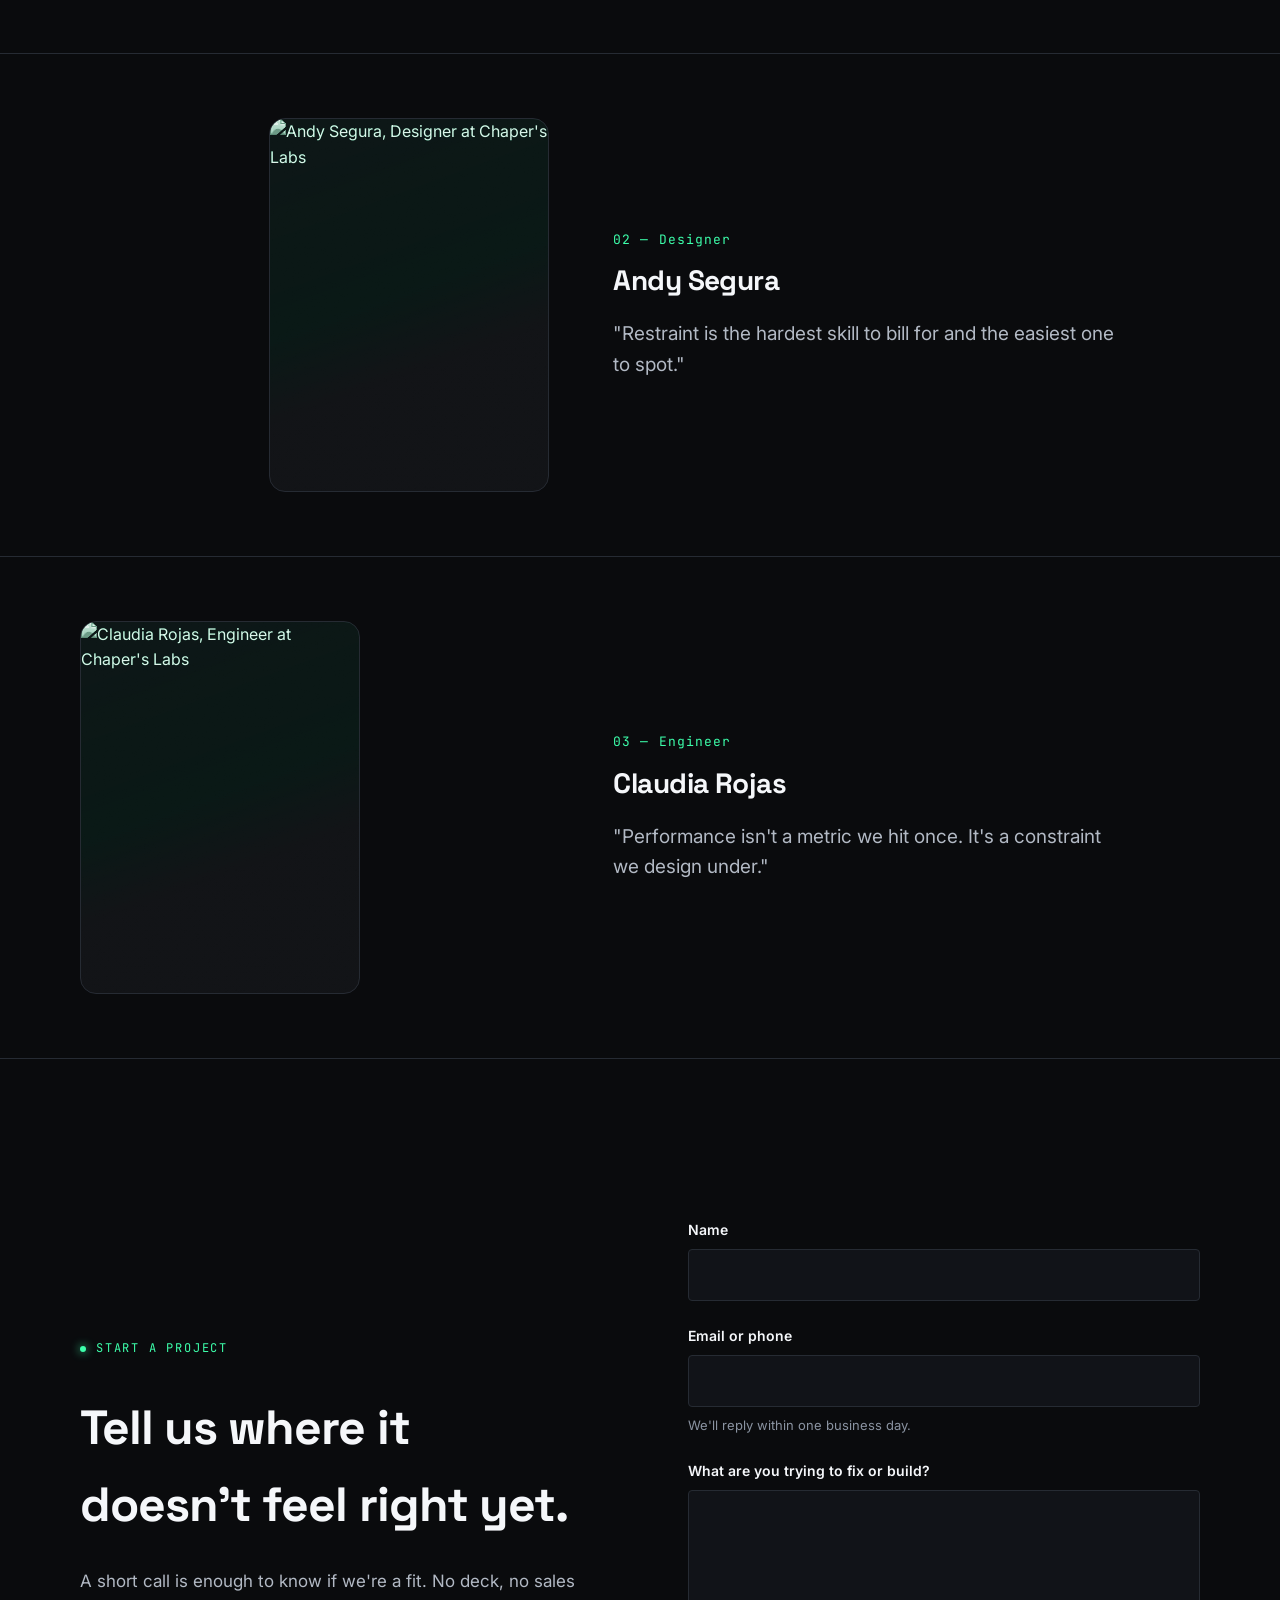
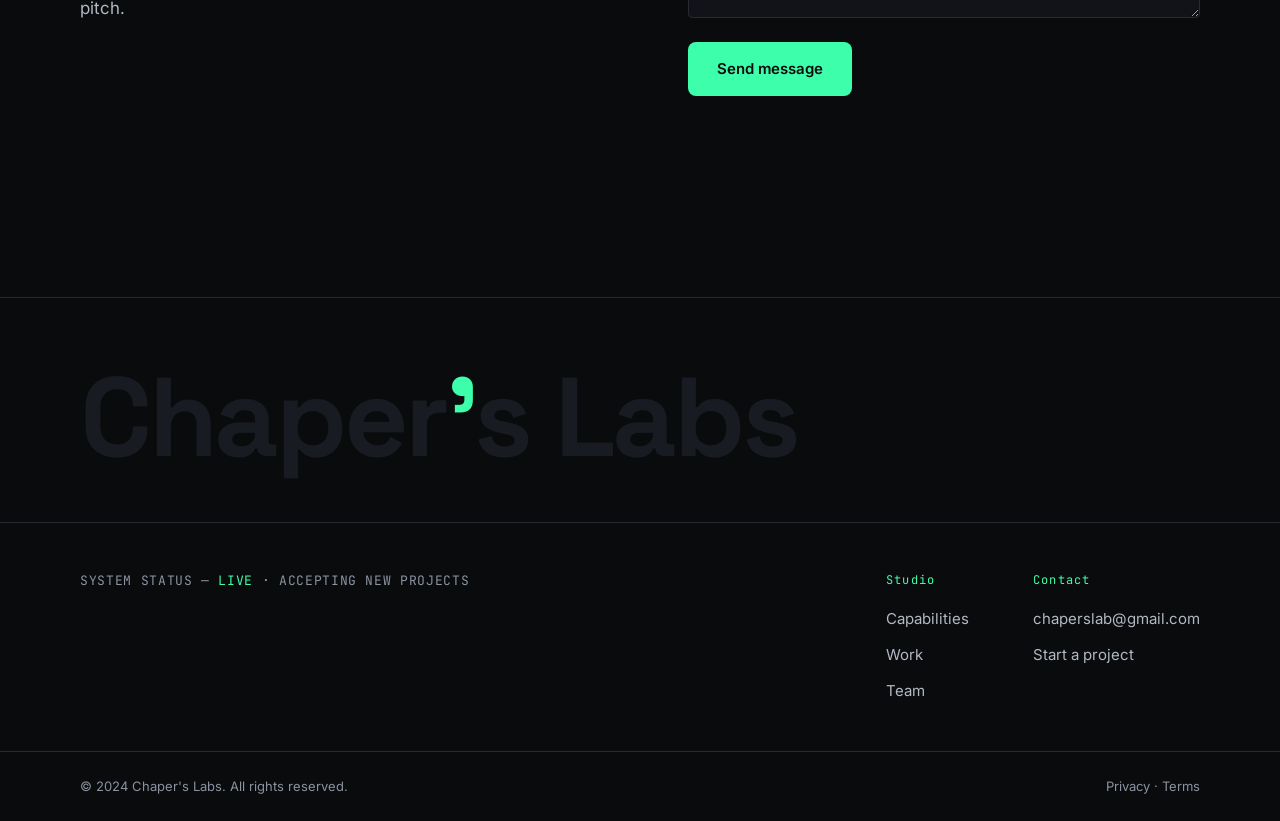
==== commit 44345250: "Update en.html" ====
--- a/en.html
+++ b/en.html
@@ -10,13 +10,13 @@
   <meta property="og:title" content="Web Design, Development &amp; SEO for Small Businesses | Chaper's Labs">
   <meta property="og:description" content="Custom web design, development, UI/UX and SEO for small and medium-sized businesses looking to build a stronger digital presence.">
   <meta property="og:type" content="website">
-  <link rel="canonical" href="https://chaperslab.com/en.html">
+  <link rel="canonical" href="https://chaperslab.com/en">
 
 <link rel="alternate" hreflang="es-CR" href="https://chaperslab.com/">
-<link rel="alternate" hreflang="en" href="https://chaperslab.com/en.html">
+<link rel="alternate" hreflang="en" href="https://chaperslab.com/en">
 <link rel="alternate" hreflang="x-default" href="https://chaperslab.com/">
 
-<meta property="og:url" content="https://chaperslab.com/en.html">
+<meta property="og:url" content="https://chaperslab.com/en">
 
   <!-- Favicon: uses the existing navbar brand mark (the corner-bracket +
        green dot logo), rendered on a dark tile so it reads correctly
@@ -79,7 +79,7 @@
 
       <div class="header-actions">
         <div class="lang-switch" role="group" aria-label="Language">
-          <a href="index.html" lang="es" hreflang="es">ES</a><span class="lang-switch-sep" aria-hidden="true">/</span><a href="en.html" lang="en" hreflang="en" aria-current="page">EN</a>
+          <a href="/" lang="es" hreflang="es">ES</a><span class="lang-switch-sep" aria-hidden="true">/</span><a href="/en" lang="en" hreflang="en" aria-current="page">EN</a>
         </div>
         <a class="btn btn-primary" href="#contact"><span>Start a project</span></a>
         <button class="menu-toggle" id="menu-toggle" aria-expanded="false" aria-controls="mobile-nav" aria-label="Open menu">
@@ -118,7 +118,7 @@
     </nav>
     <div class="mobile-nav-lang">
       <div class="lang-switch" role="group" aria-label="Language">
-        <a href="index.html" lang="es" hreflang="es">ES</a><span class="lang-switch-sep" aria-hidden="true">/</span><a href="en.html" lang="en" hreflang="en" aria-current="page">EN</a>
+        <a href="/" lang="es" hreflang="es">ES</a><span class="lang-switch-sep" aria-hidden="true">/</span><a href="/en" lang="en" hreflang="en" aria-current="page">EN</a>
       </div>
     </div>
   </div>
